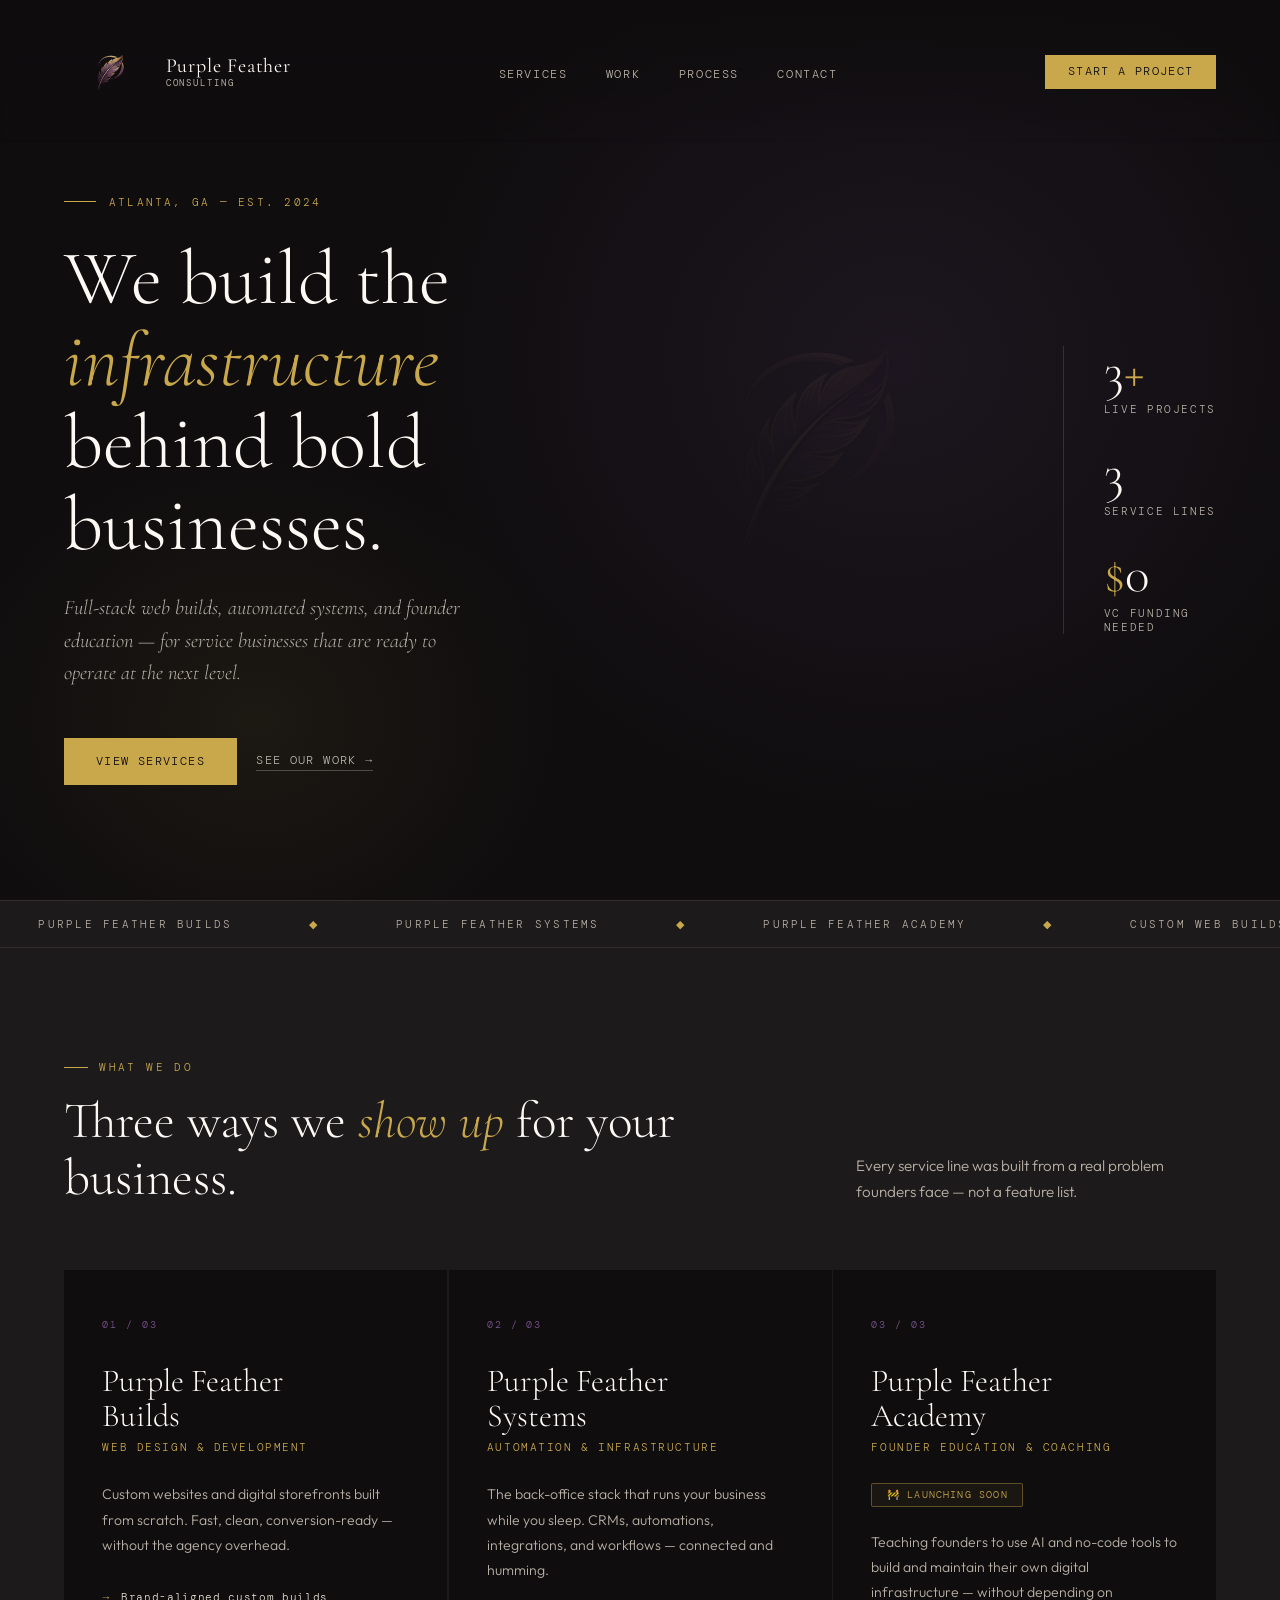
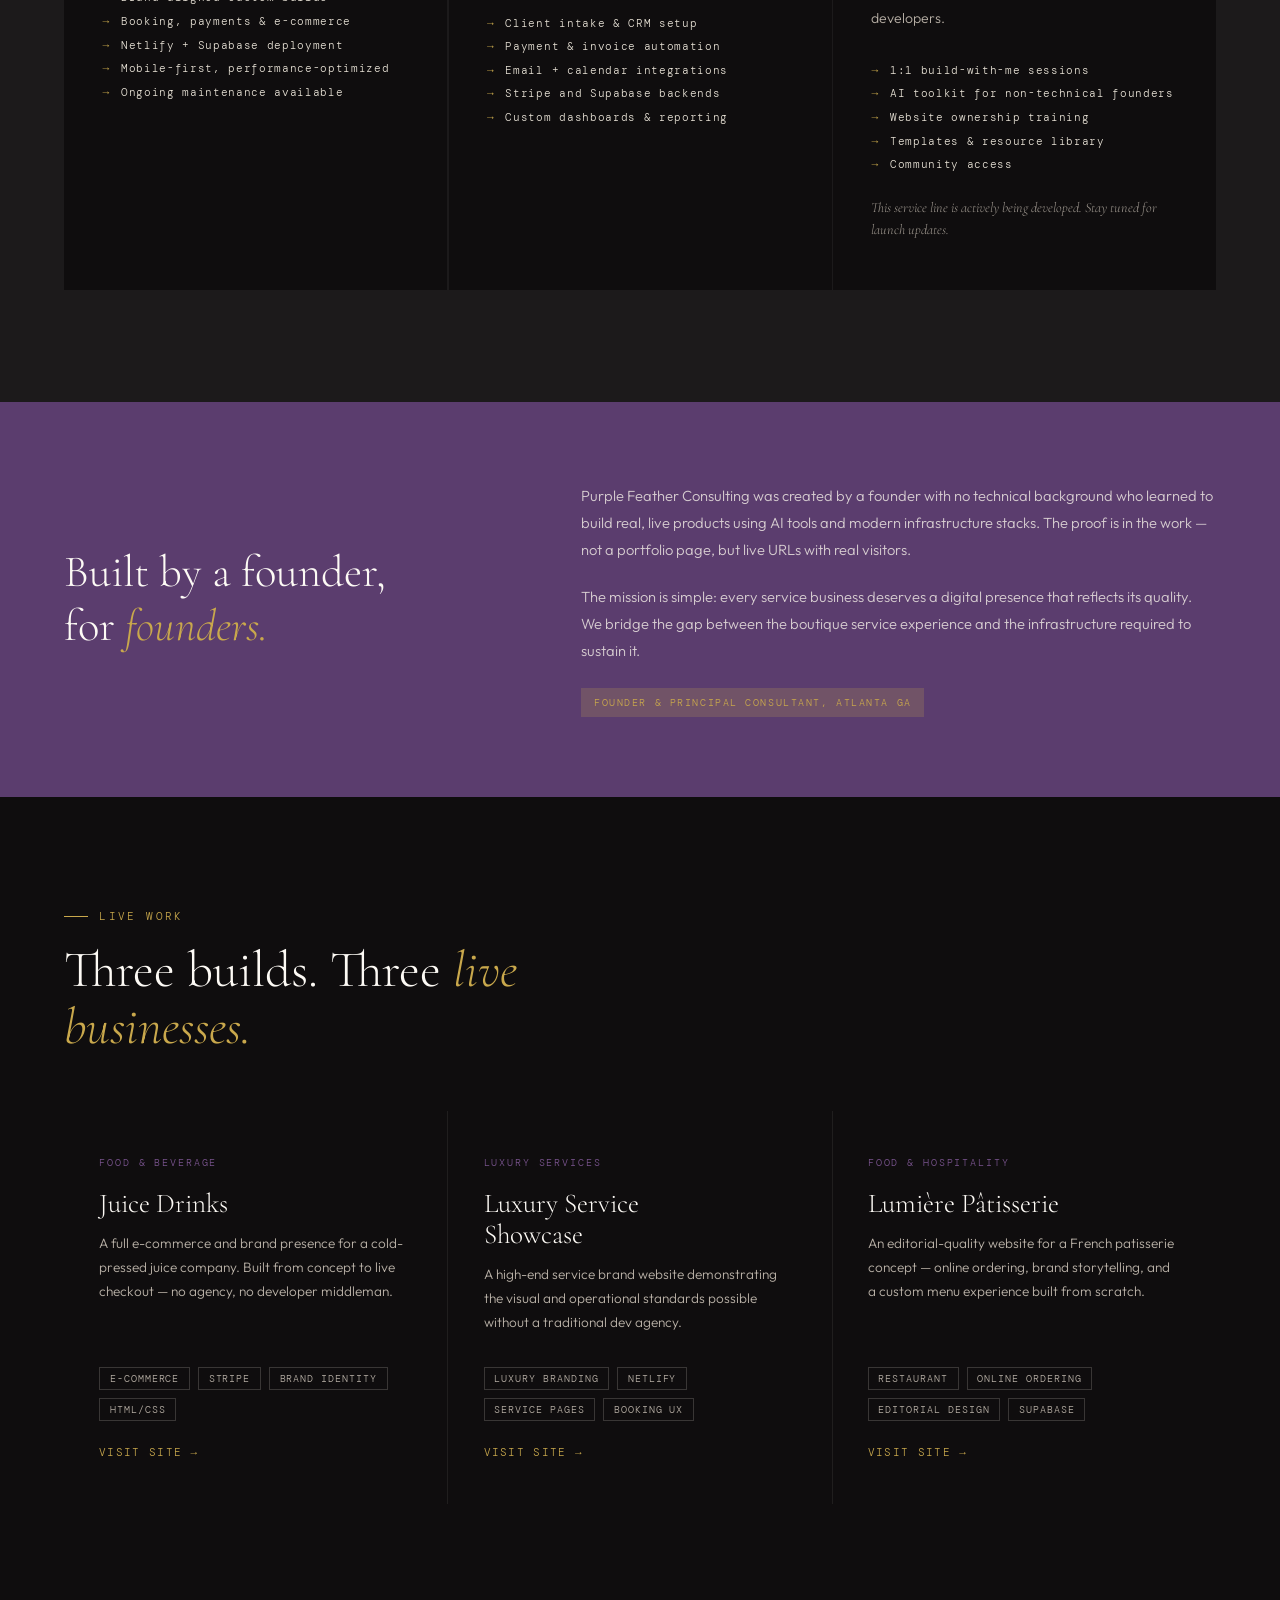
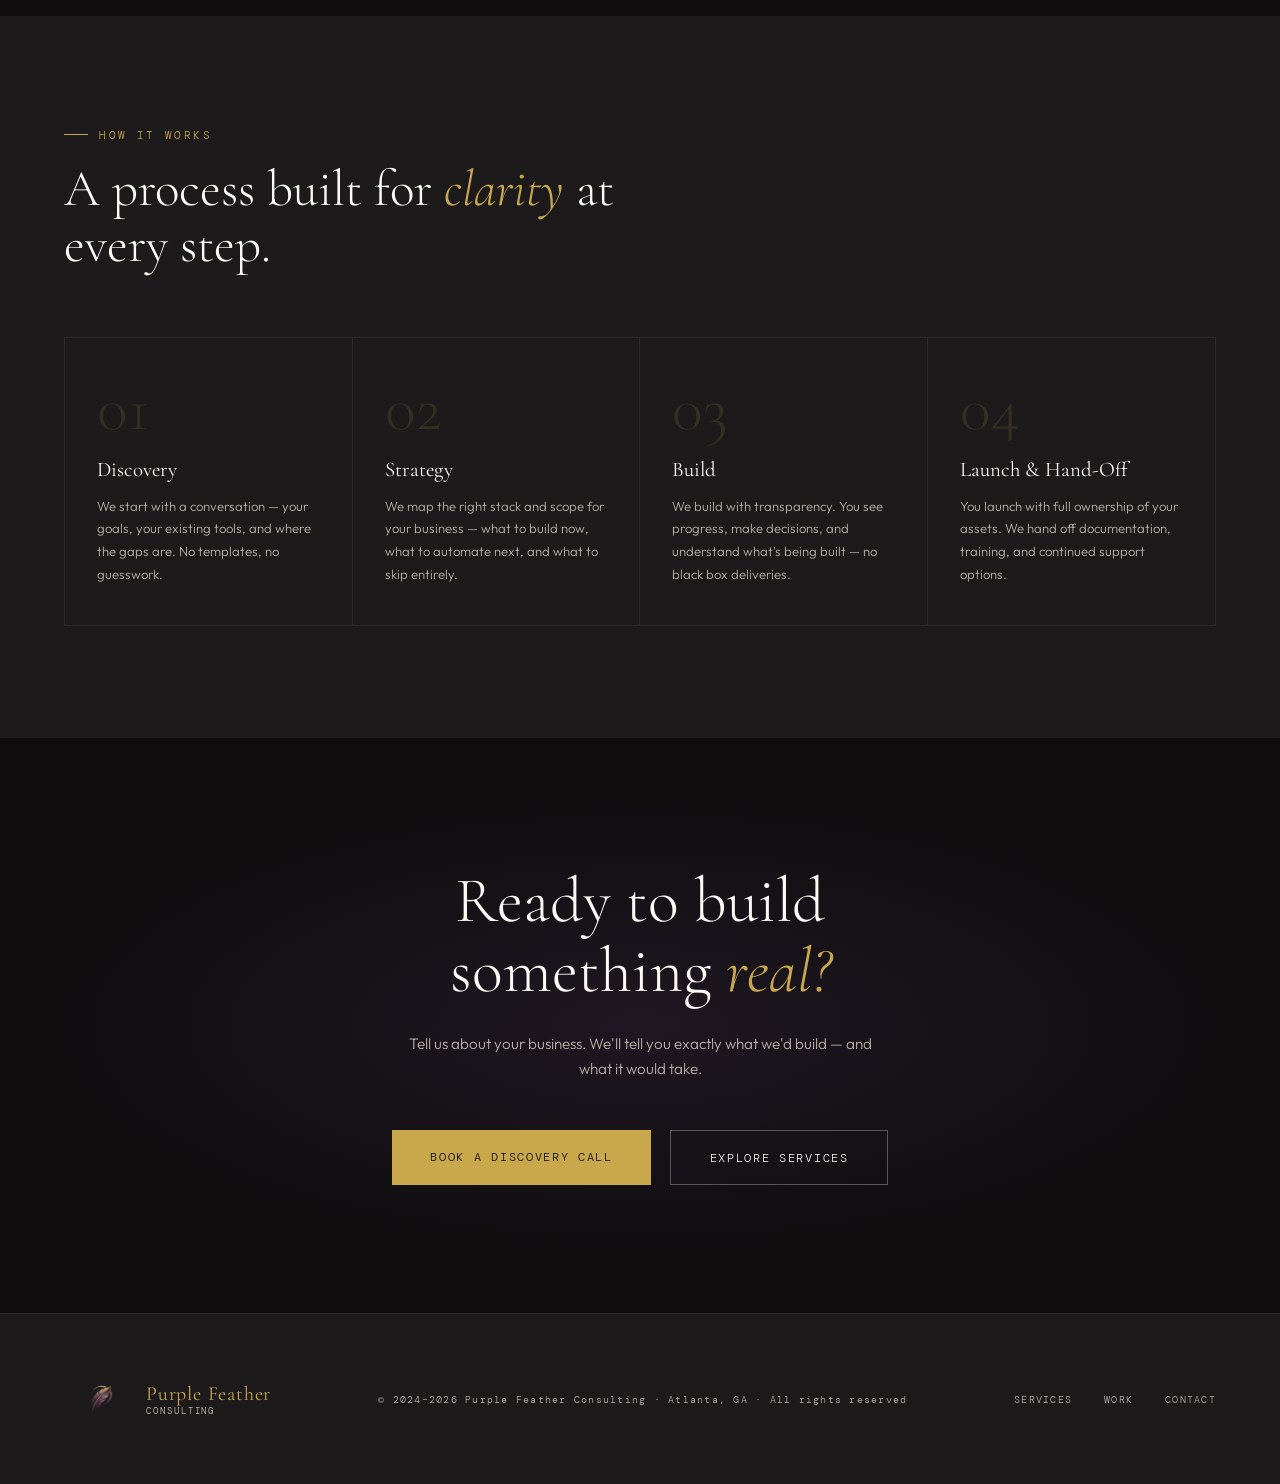
==== index.html @ f435269b "chore: update logo with transparent background, adjust sizes and center hero watermark" ====
<!DOCTYPE html>
<html lang="en">

<head>
  <meta charset="UTF-8" />
  <meta name="viewport" content="width=device-width, initial-scale=1.0" />
  <title>Purple Feather Consulting — We build the infrastructure behind bold businesses</title>
  <meta name="description"
    content="Full-stack web builds, automated systems, and founder education for service businesses ready to operate at the next level. Atlanta-based consulting." />
  <link
    href="https://fonts.googleapis.com/css2?family=Cormorant+Garamond:ital,wght@0,300;0,400;0,600;1,300;1,400&family=DM+Mono:wght@300;400;500&family=Outfit:wght@300;400;500;600&display=swap"
    rel="stylesheet" />
  <link rel="stylesheet" href="styles.css" />
</head>

<body>

  <!-- NAV -->
  <nav>
    <a class="nav-logo" href="#">
      <img src="feather-icon.png" alt="" />
      <span class="logo-text">Purple Feather<small>Consulting</small></span>
    </a>
    <ul class="nav-links">
      <li><a href="#services">Services</a></li>
      <li><a href="#work">Work</a></li>
      <li><a href="#process">Process</a></li>
      <li><a href="#contact">Contact</a></li>
    </ul>
    <a href="#contact" class="nav-cta">Start a Project</a>
    <button class="hamburger" aria-label="Toggle menu">
      <span></span>
      <span></span>
      <span></span>
    </button>
  </nav>

  <!-- MOBILE NAV -->
  <div class="mobile-nav">
    <a href="#services">Services</a>
    <a href="#work">Work</a>
    <a href="#process">Process</a>
    <a href="#contact">Contact</a>
    <a href="#contact" class="mobile-nav-cta">Start a Project</a>
  </div>

  <!-- HERO -->
  <section class="hero">
    <img class="hero-feather-bg" src="feather-icon.png" alt="" aria-hidden="true" />
    <div class="hero-left">
      <p class="hero-eyebrow fade-up">Atlanta, GA — Est. 2024</p>
      <h1 class="hero-headline fade-up delay-1">
        We build the<br><em>infrastructure</em><br>behind bold<br>businesses.
      </h1>
      <p class="hero-tagline fade-up delay-2">
        Full-stack web builds, automated systems, and founder education — for service businesses that are ready to
        operate at the next level.
      </p>
      <div class="hero-actions fade-up delay-3">
        <a href="#services" class="btn-primary">View Services</a>
        <a href="#work" class="btn-ghost">See Our Work →</a>
      </div>
    </div>
    <div class="hero-right fade-up delay-4">
      <div class="hero-stat-block">
        <div class="stat-item">
          <div class="stat-num">3<span>+</span></div>
          <div class="stat-label">Live Projects</div>
        </div>
        <div class="stat-item">
          <div class="stat-num">3</div>
          <div class="stat-label">Service Lines</div>
        </div>
        <div class="stat-item">
          <div class="stat-num"><span>$</span>0</div>
          <div class="stat-label">VC Funding<br>needed</div>
        </div>
      </div>
    </div>
  </section>

  <!-- MARQUEE -->
  <div class="marquee-wrap" aria-hidden="true">
    <div class="marquee-track">
      <span>Purple Feather Builds</span><span class="dot">◆</span>
      <span>Purple Feather Systems</span><span class="dot">◆</span>
      <span>Purple Feather Academy</span><span class="dot">◆</span>
      <span>Custom Web Builds</span><span class="dot">◆</span>
      <span>Automation &amp; Integrations</span><span class="dot">◆</span>
      <span>Founder Education</span><span class="dot">◆</span>
      <span>Atlanta-Based. Remote-Ready.</span><span class="dot">◆</span>
      <span>Purple Feather Builds</span><span class="dot">◆</span>
      <span>Purple Feather Systems</span><span class="dot">◆</span>
      <span>Purple Feather Academy</span><span class="dot">◆</span>
      <span>Custom Web Builds</span><span class="dot">◆</span>
      <span>Automation &amp; Integrations</span><span class="dot">◆</span>
      <span>Founder Education</span><span class="dot">◆</span>
      <span>Atlanta-Based. Remote-Ready.</span><span class="dot">◆</span>
    </div>
  </div>

  <!-- SERVICES -->
  <section class="services" id="services">
    <div class="services-header reveal">
      <div>
        <p class="section-label">What We Do</p>
        <h2 class="section-title">Three ways we <em>show up</em> for your business.</h2>
      </div>
      <p class="services-intro">Every service line was built from a real problem founders face — not a feature list.</p>
    </div>
    <div class="services-grid">
      <div class="service-card reveal reveal-delay-1">
        <p class="service-number">01 / 03</p>
        <h3 class="service-name">Purple Feather<br>Builds</h3>
        <p class="service-sub">Web Design &amp; Development</p>
        <p class="service-desc">Custom websites and digital storefronts built from scratch. Fast, clean,
          conversion-ready — without the agency overhead.</p>
        <ul class="service-items">
          <li>Brand-aligned custom builds</li>
          <li>Booking, payments &amp; e-commerce</li>
          <li>Netlify + Supabase deployment</li>
          <li>Mobile-first, performance-optimized</li>
          <li>Ongoing maintenance available</li>
        </ul>
      </div>
      <div class="service-card reveal reveal-delay-2">
        <p class="service-number">02 / 03</p>
        <h3 class="service-name">Purple Feather<br>Systems</h3>
        <p class="service-sub">Automation &amp; Infrastructure</p>
        <p class="service-desc">The back-office stack that runs your business while you sleep. CRMs, automations,
          integrations, and workflows — connected and humming.</p>
        <ul class="service-items">
          <li>Client intake &amp; CRM setup</li>
          <li>Payment &amp; invoice automation</li>
          <li>Email + calendar integrations</li>
          <li>Stripe and Supabase backends</li>
          <li>Custom dashboards &amp; reporting</li>
        </ul>
      </div>
      <div class="service-card reveal reveal-delay-3">
        <p class="service-number">03 / 03</p>
        <h3 class="service-name">Purple Feather<br>Academy</h3>
        <p class="service-sub">Founder Education &amp; Coaching</p>
        <span class="coming-soon-badge">🚧 Launching Soon</span>
        <p class="service-desc">Teaching founders to use AI and no-code tools to build and maintain their own digital
          infrastructure — without depending on developers.</p>
        <ul class="service-items">
          <li>1:1 build-with-me sessions</li>
          <li>AI toolkit for non-technical founders</li>
          <li>Website ownership training</li>
          <li>Templates &amp; resource library</li>
          <li>Community access</li>
        </ul>
        <p class="coming-soon-notice">This service line is actively being developed. Stay tuned for launch updates.</p>
      </div>
    </div>
  </section>

  <!-- ABOUT STRIP -->
  <div class="about-strip">
    <div class="reveal">
      <h2 class="about-heading">Built by a founder,<br>for <em>founders.</em></h2>
    </div>
    <div class="about-body reveal reveal-delay-1">
      <p>Purple Feather Consulting was created by a founder with no technical background who learned to build real, live
        products using AI tools and modern infrastructure stacks. The proof is in the work — not a portfolio page, but
        live URLs with real visitors.</p>
      <p>The mission is simple: every service business deserves a digital presence that reflects its quality. We bridge
        the gap between the boutique service experience and the infrastructure required to sustain it.</p>
      <span class="about-tag">Founder &amp; Principal Consultant, Atlanta GA</span>
    </div>
  </div>

  <!-- CASE STUDIES -->
  <section class="case-studies" id="work">
    <div class="case-studies-header reveal">
      <p class="section-label">Live Work</p>
      <h2 class="section-title">Three builds. Three <em>live businesses.</em></h2>
    </div>
    <div class="case-grid">
      <a class="case-card reveal reveal-delay-1" href="https://juicedrinks.biz" target="_blank" rel="noopener">
        <p class="case-industry">Food &amp; Beverage</p>
        <h3 class="case-title">Juice Drinks</h3>
        <p class="case-desc">A full e-commerce and brand presence for a cold-pressed juice company. Built from concept
          to live checkout — no agency, no developer middleman.</p>
        <div class="case-tags">
          <span class="tag">E-Commerce</span>
          <span class="tag">Stripe</span>
          <span class="tag">Brand Identity</span>
          <span class="tag">HTML/CSS</span>
        </div>
        <span class="case-link">Visit Site →</span>
      </a>
      <a class="case-card reveal reveal-delay-2" href="https://luxury-service-website.netlify.app" target="_blank"
        rel="noopener">
        <p class="case-industry">Luxury Services</p>
        <h3 class="case-title">Luxury Service<br>Showcase</h3>
        <p class="case-desc">A high-end service brand website demonstrating the visual and operational standards
          possible without a traditional dev agency.</p>
        <div class="case-tags">
          <span class="tag">Luxury Branding</span>
          <span class="tag">Netlify</span>
          <span class="tag">Service Pages</span>
          <span class="tag">Booking UX</span>
        </div>
        <span class="case-link">Visit Site →</span>
      </a>
      <a class="case-card reveal reveal-delay-3" href="https://sprightly-cobbler-c13e40.netlify.app" target="_blank"
        rel="noopener">
        <p class="case-industry">Food &amp; Hospitality</p>
        <h3 class="case-title">Lumière Pâtisserie</h3>
        <p class="case-desc">An editorial-quality website for a French patisserie concept — online ordering, brand
          storytelling, and a custom menu experience built from scratch.</p>
        <div class="case-tags">
          <span class="tag">Restaurant</span>
          <span class="tag">Online Ordering</span>
          <span class="tag">Editorial Design</span>
          <span class="tag">Supabase</span>
        </div>
        <span class="case-link">Visit Site →</span>
      </a>
    </div>
  </section>

  <!-- PROCESS -->
  <section class="process" id="process">
    <div class="reveal">
      <p class="section-label">How It Works</p>
      <h2 class="section-title">A process built for <em>clarity</em> at every step.</h2>
    </div>
    <div class="process-grid">
      <div class="process-step reveal reveal-delay-1">
        <div class="step-num">01</div>
        <h3 class="step-title">Discovery</h3>
        <p class="step-desc">We start with a conversation — your goals, your existing tools, and where the gaps are. No
          templates, no guesswork.</p>
      </div>
      <div class="process-step reveal reveal-delay-2">
        <div class="step-num">02</div>
        <h3 class="step-title">Strategy</h3>
        <p class="step-desc">We map the right stack and scope for your business — what to build now, what to automate
          next, and what to skip entirely.</p>
      </div>
      <div class="process-step reveal reveal-delay-1">
        <div class="step-num">03</div>
        <h3 class="step-title">Build</h3>
        <p class="step-desc">We build with transparency. You see progress, make decisions, and understand what's being
          built — no black box deliveries.</p>
      </div>
      <div class="process-step reveal reveal-delay-2">
        <div class="step-num">04</div>
        <h3 class="step-title">Launch &amp; Hand-Off</h3>
        <p class="step-desc">You launch with full ownership of your assets. We hand off documentation, training, and
          continued support options.</p>
      </div>
    </div>
  </section>

  <!-- CTA -->
  <section class="cta-section" id="contact">
    <div class="cta-float cta-float-1"></div>
    <div class="cta-float cta-float-2"></div>
    <div class="cta-float cta-float-3"></div>
    <h2 class="cta-title reveal">Ready to build<br>something <em>real?</em></h2>
    <p class="cta-sub reveal reveal-delay-1">Tell us about your business. We'll tell you exactly what we'd build — and
      what it would take.</p>
    <div class="cta-actions reveal reveal-delay-2">
      <a href="mailto:hello@purplefeatherconsulting.com" class="btn-large">Book a Discovery Call</a>
      <a href="#services" class="btn-large-ghost">Explore Services</a>
    </div>
  </section>

  <!-- FOOTER -->
  <footer>
    <div class="footer-brand">
      <img src="feather-icon.png" alt="" />
      <span class="logo-text">Purple Feather<small>Consulting</small></span>
    </div>
    <div class="footer-copy">© 2024–2026 Purple Feather Consulting · Atlanta, GA · All rights reserved</div>
    <div class="footer-links">
      <a href="#services">Services</a>
      <a href="#work">Work</a>
      <a href="#contact">Contact</a>
    </div>
  </footer>

  <script src="script.js"></script>

</body>

</html>
---- styles.css ----
*,
*::before,
*::after {
  box-sizing: border-box;
  margin: 0;
  padding: 0;
}

:root {
  --ink: #0f0d0e;
  --ink-soft: #1c1a1b;
  --ink-mid: #2e2b2c;
  --plum: #5b3d6e;
  --plum-light: #7a548f;
  --gold: #c9a84c;
  --cream: #f5f0e8;
  --cream-dim: #e8e2d6;
  --mist: #b8b0a6;
  --white: #fdfaf5;

  --font-display: 'Cormorant Garamond', serif;
  --font-body: 'Outfit', sans-serif;
  --font-mono: 'DM Mono', monospace;
}

html {
  scroll-behavior: smooth;
}

body {
  background: var(--ink);
  color: var(--cream);
  font-family: var(--font-body);
  font-weight: 300;
  overflow-x: hidden;
  cursor: default;
}

/* ── NAV ── */
nav {
  position: fixed;
  top: 0;
  left: 0;
  right: 0;
  z-index: 100;
  display: flex;
  align-items: center;
  justify-content: space-between;
  padding: 1.6rem 4rem;
  background: linear-gradient(to bottom, rgba(15, 13, 14, 0.95) 0%, transparent 100%);
  backdrop-filter: blur(2px);
  transition: padding 0.3s ease, background 0.3s ease;
}

nav.scrolled {
  padding: 1rem 4rem;
  background: rgba(15, 13, 14, 0.97);
  backdrop-filter: blur(12px);
}

.nav-logo {
  font-family: var(--font-display);
  font-size: 1.15rem;
  font-weight: 400;
  letter-spacing: 0.08em;
  color: var(--white);
  text-decoration: none;
  display: flex;
  align-items: center;
  gap: 0.6rem;
}

.nav-logo img {
  height: 92px;
  width: auto;
  object-fit: contain;
}

.logo-text {
  font-family: var(--font-display);
  font-size: 1.25rem;
  font-weight: 400;
  color: var(--white);
  letter-spacing: 0.04em;
  display: flex;
  flex-direction: column;
  line-height: 1.2;
}

.logo-text small {
  font-family: var(--font-mono);
  font-size: 0.55rem;
  font-weight: 400;
  letter-spacing: 0.22em;
  text-transform: uppercase;
  color: var(--mist);
}

.nav-links {
  display: flex;
  gap: 2.4rem;
  list-style: none;
}

.nav-links a {
  font-family: var(--font-mono);
  font-size: 0.72rem;
  letter-spacing: 0.14em;
  text-transform: uppercase;
  color: var(--mist);
  text-decoration: none;
  transition: color 0.2s;
  position: relative;
}

.nav-links a::after {
  content: '';
  position: absolute;
  bottom: -4px;
  left: 0;
  right: 0;
  height: 1px;
  background: var(--gold);
  transform: scaleX(0);
  transition: transform 0.3s ease;
}

.nav-links a:hover {
  color: var(--gold);
}

.nav-links a:hover::after {
  transform: scaleX(1);
}

.nav-cta {
  font-family: var(--font-mono);
  font-size: 0.72rem;
  letter-spacing: 0.12em;
  text-transform: uppercase;
  color: var(--ink);
  background: var(--gold);
  padding: 0.6rem 1.4rem;
  text-decoration: none;
  transition: background 0.2s, transform 0.15s;
}

.nav-cta:hover {
  background: var(--cream);
  transform: translateY(-1px);
}

/* ── HAMBURGER ── */
.hamburger {
  display: none;
  flex-direction: column;
  gap: 5px;
  background: none;
  border: none;
  cursor: pointer;
  padding: 4px;
  z-index: 200;
}

.hamburger span {
  display: block;
  width: 24px;
  height: 2px;
  background: var(--cream);
  transition: transform 0.3s ease, opacity 0.3s ease;
}

.hamburger.active span:nth-child(1) {
  transform: rotate(45deg) translate(5px, 5px);
}

.hamburger.active span:nth-child(2) {
  opacity: 0;
}

.hamburger.active span:nth-child(3) {
  transform: rotate(-45deg) translate(5px, -5px);
}

/* ── MOBILE NAV OVERLAY ── */
.mobile-nav {
  display: none;
  position: fixed;
  top: 0;
  left: 0;
  right: 0;
  bottom: 0;
  z-index: 150;
  background: rgba(15, 13, 14, 0.97);
  backdrop-filter: blur(20px);
  flex-direction: column;
  align-items: center;
  justify-content: center;
  gap: 2.5rem;
  opacity: 0;
  transition: opacity 0.35s ease;
}

.mobile-nav.open {
  display: flex;
  opacity: 1;
}

.mobile-nav a {
  font-family: var(--font-display);
  font-size: 2rem;
  font-weight: 300;
  color: var(--cream);
  text-decoration: none;
  letter-spacing: 0.05em;
  transition: color 0.2s;
}

.mobile-nav a:hover {
  color: var(--gold);
}

.mobile-nav .mobile-nav-cta {
  font-family: var(--font-mono);
  font-size: 0.8rem;
  letter-spacing: 0.14em;
  text-transform: uppercase;
  color: var(--ink);
  background: var(--gold);
  padding: 1rem 2.4rem;
  text-decoration: none;
  margin-top: 1rem;
  transition: background 0.2s;
}

.mobile-nav .mobile-nav-cta:hover {
  background: var(--cream);
}

/* ── HERO ── */
.hero {
  min-height: 100vh;
  display: grid;
  grid-template-columns: 1fr 1fr;
  align-items: center;
  padding: 11rem 4rem 6rem;
  position: relative;
  overflow: hidden;
}

.hero::before {
  content: '';
  position: absolute;
  top: 0;
  left: 0;
  right: 0;
  bottom: 0;
  background:
    radial-gradient(ellipse 60% 80% at 70% 40%, rgba(91, 61, 110, 0.18) 0%, transparent 65%),
    radial-gradient(ellipse 40% 50% at 20% 80%, rgba(201, 168, 76, 0.07) 0%, transparent 60%);
  pointer-events: none;
}

.hero-left {
  position: relative;
}

.hero-eyebrow {
  font-family: var(--font-mono);
  font-size: 0.7rem;
  letter-spacing: 0.2em;
  text-transform: uppercase;
  color: var(--gold);
  margin-bottom: 1.8rem;
  display: flex;
  align-items: center;
  gap: 0.8rem;
}

.hero-eyebrow::before {
  content: '';
  display: inline-block;
  width: 32px;
  height: 1px;
  background: var(--gold);
}

.hero-headline {
  font-family: var(--font-display);
  font-size: clamp(3.2rem, 6vw, 5.5rem);
  font-weight: 300;
  line-height: 1.07;
  color: var(--white);
  margin-bottom: 0.4rem;
}

.hero-headline em {
  font-style: italic;
  color: var(--gold);
}

.hero-tagline {
  font-family: var(--font-display);
  font-size: clamp(1rem, 1.6vw, 1.3rem);
  font-weight: 300;
  font-style: italic;
  color: var(--mist);
  margin-top: 1.6rem;
  margin-bottom: 3rem;
  max-width: 420px;
  line-height: 1.6;
}

.hero-actions {
  display: flex;
  gap: 1.2rem;
  align-items: center;
  flex-wrap: wrap;
}

.btn-primary {
  font-family: var(--font-mono);
  font-size: 0.72rem;
  letter-spacing: 0.12em;
  text-transform: uppercase;
  color: var(--ink);
  background: var(--gold);
  padding: 1rem 2rem;
  text-decoration: none;
  transition: background 0.2s, transform 0.15s;
  display: inline-block;
}

.btn-primary:hover {
  background: var(--cream);
  transform: translateY(-1px);
}

.btn-ghost {
  font-family: var(--font-mono);
  font-size: 0.72rem;
  letter-spacing: 0.12em;
  text-transform: uppercase;
  color: var(--mist);
  text-decoration: none;
  border-bottom: 1px solid rgba(184, 176, 166, 0.35);
  padding-bottom: 2px;
  transition: color 0.2s, border-color 0.2s;
}

.btn-ghost:hover {
  color: var(--cream);
  border-color: var(--cream);
}

.hero-right {
  display: flex;
  justify-content: flex-end;
  align-items: center;
  position: relative;
}

.hero-stat-block {
  display: flex;
  flex-direction: column;
  gap: 2rem;
  border-left: 1px solid rgba(201, 168, 76, 0.2);
  padding-left: 2.5rem;
}

.stat-item {}

.stat-num {
  font-family: var(--font-display);
  font-size: 3.2rem;
  font-weight: 300;
  color: var(--white);
  line-height: 1;
}

.stat-num span {
  color: var(--gold);
}

.stat-label {
  font-family: var(--font-mono);
  font-size: 0.68rem;
  letter-spacing: 0.15em;
  text-transform: uppercase;
  color: var(--mist);
  margin-top: 0.3rem;
}

.hero-feather-bg {
  position: absolute;
  top: 50%;
  right: 15%;
  transform: translateY(-50%);
  width: 550px;
  opacity: 0.05;
  pointer-events: none;
  user-select: none;
}

/* ── MARQUEE ── */
.marquee-wrap {
  overflow: hidden;
  border-top: 1px solid rgba(184, 176, 166, 0.12);
  border-bottom: 1px solid rgba(184, 176, 166, 0.12);
  padding: 1rem 0;
  background: var(--ink-soft);
}

.marquee-track {
  display: flex;
  white-space: nowrap;
  animation: marquee 28s linear infinite;
}

.marquee-track span {
  font-family: var(--font-mono);
  font-size: 0.7rem;
  letter-spacing: 0.2em;
  text-transform: uppercase;
  color: var(--mist);
  padding: 0 2.4rem;
}

.marquee-track span.dot {
  color: var(--gold);
}

@keyframes marquee {
  from {
    transform: translateX(0);
  }

  to {
    transform: translateX(-50%);
  }
}

/* ── SECTION COMMONS ── */
section {
  padding: 7rem 4rem;
}

.section-label {
  font-family: var(--font-mono);
  font-size: 0.68rem;
  letter-spacing: 0.22em;
  text-transform: uppercase;
  color: var(--gold);
  margin-bottom: 1.2rem;
  display: flex;
  align-items: center;
  gap: 0.7rem;
}

.section-label::before {
  content: '';
  display: inline-block;
  width: 24px;
  height: 1px;
  background: var(--gold);
}

.section-title {
  font-family: var(--font-display);
  font-size: clamp(2.4rem, 4vw, 3.8rem);
  font-weight: 300;
  color: var(--white);
  line-height: 1.1;
  max-width: 640px;
}

.section-title em {
  font-style: italic;
  color: var(--gold);
}

/* ── SERVICES ── */
.services {
  background: var(--ink-soft);
}

.services-header {
  display: flex;
  justify-content: space-between;
  align-items: flex-end;
  margin-bottom: 4rem;
  flex-wrap: wrap;
  gap: 1.5rem;
}

.services-intro {
  font-size: 0.95rem;
  color: var(--mist);
  max-width: 360px;
  line-height: 1.75;
}

.services-grid {
  display: grid;
  grid-template-columns: repeat(3, 1fr);
  gap: 1.5px;
}

.service-card {
  background: var(--ink);
  padding: 3rem 2.4rem;
  position: relative;
  overflow: hidden;
  transition: background 0.3s, box-shadow 0.4s;
  cursor: pointer;
}

.service-card::after {
  content: '';
  position: absolute;
  bottom: 0;
  left: 0;
  right: 0;
  height: 2px;
  background: var(--gold);
  transform: scaleX(0);
  transform-origin: left;
  transition: transform 0.35s ease;
}

.service-card:hover::after {
  transform: scaleX(1);
}

.service-card:hover {
  background: var(--ink-mid);
  box-shadow: 0 0 40px rgba(201, 168, 76, 0.06), inset 0 0 60px rgba(91, 61, 110, 0.04);
}

.service-number {
  font-family: var(--font-mono);
  font-size: 0.65rem;
  letter-spacing: 0.18em;
  color: var(--plum-light);
  margin-bottom: 2rem;
}

.service-name {
  font-family: var(--font-display);
  font-size: 2rem;
  font-weight: 300;
  color: var(--white);
  line-height: 1.1;
  margin-bottom: 0.4rem;
}

.service-sub {
  font-family: var(--font-mono);
  font-size: 0.7rem;
  letter-spacing: 0.14em;
  text-transform: uppercase;
  color: var(--gold);
  margin-bottom: 1.8rem;
}

.service-desc {
  font-size: 0.88rem;
  color: var(--mist);
  line-height: 1.8;
  margin-bottom: 2rem;
}

.service-items {
  list-style: none;
  display: flex;
  flex-direction: column;
  gap: 0.6rem;
}

.service-items li {
  font-family: var(--font-mono);
  font-size: 0.7rem;
  letter-spacing: 0.06em;
  color: var(--cream-dim);
  display: flex;
  align-items: flex-start;
  gap: 0.7rem;
}

.service-items li::before {
  content: '→';
  color: var(--gold);
  flex-shrink: 0;
}

/* ── COMING SOON BADGE ── */
.coming-soon-badge {
  display: inline-block;
  font-family: var(--font-mono);
  font-size: 0.62rem;
  letter-spacing: 0.12em;
  text-transform: uppercase;
  color: var(--gold);
  border: 1px solid rgba(201, 168, 76, 0.4);
  padding: 0.3rem 0.9rem;
  margin-bottom: 1.4rem;
  border-radius: 2px;
  background: rgba(201, 168, 76, 0.06);
}

.coming-soon-notice {
  font-family: var(--font-display);
  font-size: 0.88rem;
  font-style: italic;
  color: var(--mist);
  margin-top: 1.6rem;
  line-height: 1.6;
  opacity: 0.85;
}

/* ── ABOUT STRIP ── */
.about-strip {
  background: var(--plum);
  padding: 5rem 4rem;
  display: grid;
  grid-template-columns: 1fr 1.4fr;
  gap: 4rem;
  align-items: center;
}

.about-heading {
  font-family: var(--font-display);
  font-size: clamp(2rem, 3.5vw, 3rem);
  font-weight: 300;
  color: var(--white);
  line-height: 1.2;
}

.about-heading em {
  font-style: italic;
  color: var(--gold);
}

.about-body {
  font-size: 0.92rem;
  color: rgba(245, 240, 232, 0.8);
  line-height: 1.85;
}

.about-body p+p {
  margin-top: 1.2rem;
}

.about-tag {
  display: inline-block;
  font-family: var(--font-mono);
  font-size: 0.65rem;
  letter-spacing: 0.15em;
  text-transform: uppercase;
  background: rgba(201, 168, 76, 0.2);
  color: var(--gold);
  padding: 0.3rem 0.8rem;
  margin-top: 1.5rem;
}

/* ── CASE STUDIES ── */
.case-studies {
  background: var(--ink);
}

.case-studies-header {
  margin-bottom: 3.5rem;
}

.case-grid {
  display: grid;
  grid-template-columns: repeat(3, 1fr);
  gap: 1px;
  background: rgba(184, 176, 166, 0.1);
}

.case-card {
  background: var(--ink);
  padding: 2.8rem 2.2rem;
  display: flex;
  flex-direction: column;
  transition: background 0.25s;
  text-decoration: none;
}

.case-card:hover {
  background: var(--ink-soft);
}

.case-industry {
  font-family: var(--font-mono);
  font-size: 0.65rem;
  letter-spacing: 0.18em;
  text-transform: uppercase;
  color: var(--plum-light);
  margin-bottom: 1.2rem;
}

.case-title {
  font-family: var(--font-display);
  font-size: 1.7rem;
  font-weight: 300;
  color: var(--white);
  margin-bottom: 0.8rem;
  line-height: 1.15;
}

.case-desc {
  font-size: 0.85rem;
  color: var(--mist);
  line-height: 1.75;
  flex-grow: 1;
  margin-bottom: 2rem;
}

.case-tags {
  display: flex;
  flex-wrap: wrap;
  gap: 0.5rem;
  margin-bottom: 1.5rem;
}

.tag {
  font-family: var(--font-mono);
  font-size: 0.6rem;
  letter-spacing: 0.1em;
  text-transform: uppercase;
  color: var(--mist);
  border: 1px solid rgba(184, 176, 166, 0.25);
  padding: 0.25rem 0.6rem;
  transition: border-color 0.2s, color 0.2s;
}

.case-card:hover .tag {
  border-color: rgba(201, 168, 76, 0.3);
  color: var(--cream-dim);
}

.case-link {
  font-family: var(--font-mono);
  font-size: 0.68rem;
  letter-spacing: 0.12em;
  text-transform: uppercase;
  color: var(--gold);
  display: flex;
  align-items: center;
  gap: 0.5rem;
  transition: gap 0.2s;
}

.case-card:hover .case-link {
  gap: 0.9rem;
}

/* ── PROCESS ── */
.process {
  background: var(--ink-soft);
}

.process-grid {
  display: grid;
  grid-template-columns: repeat(4, 1fr);
  gap: 0;
  margin-top: 4rem;
  border: 1px solid rgba(184, 176, 166, 0.1);
}

.process-step {
  padding: 2.4rem 2rem;
  border-right: 1px solid rgba(184, 176, 166, 0.1);
  position: relative;
  transition: background 0.3s;
}

.process-step:last-child {
  border-right: none;
}

.process-step:hover {
  background: rgba(201, 168, 76, 0.03);
}

.step-num {
  font-family: var(--font-display);
  font-size: 4rem;
  font-weight: 300;
  color: rgba(201, 168, 76, 0.15);
  line-height: 1;
  margin-bottom: 1rem;
  transition: color 0.3s;
}

.process-step:hover .step-num {
  color: rgba(201, 168, 76, 0.3);
}

.step-title {
  font-family: var(--font-display);
  font-size: 1.3rem;
  font-weight: 400;
  color: var(--white);
  margin-bottom: 0.8rem;
}

.step-desc {
  font-size: 0.82rem;
  color: var(--mist);
  line-height: 1.75;
}

/* ── CTA ── */
.cta-section {
  background: var(--ink);
  padding: 8rem 4rem;
  text-align: center;
  position: relative;
  overflow: hidden;
}

.cta-section::before {
  content: '';
  position: absolute;
  top: 0;
  left: 0;
  right: 0;
  bottom: 0;
  background: radial-gradient(ellipse 70% 60% at 50% 50%, rgba(91, 61, 110, 0.2) 0%, transparent 70%);
  pointer-events: none;
}

/* Floating accent elements */
.cta-float {
  position: absolute;
  border-radius: 50%;
  pointer-events: none;
  opacity: 0;
  animation: ctaFloat 8s ease-in-out infinite;
}

.cta-float-1 {
  width: 200px;
  height: 200px;
  top: 15%;
  left: 8%;
  background: radial-gradient(circle, rgba(201, 168, 76, 0.08) 0%, transparent 70%);
  animation-delay: 0s;
}

.cta-float-2 {
  width: 150px;
  height: 150px;
  bottom: 20%;
  right: 10%;
  background: radial-gradient(circle, rgba(91, 61, 110, 0.12) 0%, transparent 70%);
  animation-delay: 2.5s;
}

.cta-float-3 {
  width: 100px;
  height: 100px;
  top: 30%;
  right: 20%;
  background: radial-gradient(circle, rgba(201, 168, 76, 0.06) 0%, transparent 70%);
  animation-delay: 5s;
}

@keyframes ctaFloat {

  0%,
  100% {
    opacity: 0;
    transform: translateY(20px) scale(0.9);
  }

  50% {
    opacity: 1;
    transform: translateY(-20px) scale(1.1);
  }
}

.cta-title {
  font-family: var(--font-display);
  font-size: clamp(2.8rem, 5vw, 4.8rem);
  font-weight: 300;
  color: var(--white);
  line-height: 1.1;
  margin-bottom: 1.5rem;
  position: relative;
}

.cta-title em {
  font-style: italic;
  color: var(--gold);
}

.cta-sub {
  font-size: 0.95rem;
  color: var(--mist);
  line-height: 1.7;
  max-width: 480px;
  margin: 0 auto 3rem;
  position: relative;
}

.cta-actions {
  display: flex;
  gap: 1.2rem;
  justify-content: center;
  flex-wrap: wrap;
  position: relative;
}

.btn-large {
  font-family: var(--font-mono);
  font-size: 0.75rem;
  letter-spacing: 0.14em;
  text-transform: uppercase;
  color: var(--ink);
  background: var(--gold);
  padding: 1.15rem 2.4rem;
  text-decoration: none;
  transition: background 0.2s, transform 0.15s, box-shadow 0.3s;
}

.btn-large:hover {
  background: var(--cream);
  transform: translateY(-2px);
  box-shadow: 0 8px 30px rgba(201, 168, 76, 0.15);
}

.btn-large-ghost {
  font-family: var(--font-mono);
  font-size: 0.75rem;
  letter-spacing: 0.14em;
  text-transform: uppercase;
  color: var(--cream);
  background: transparent;
  border: 1px solid rgba(245, 240, 232, 0.3);
  padding: 1.15rem 2.4rem;
  text-decoration: none;
  transition: border-color 0.2s, background 0.2s, color 0.2s;
}

.btn-large-ghost:hover {
  border-color: var(--gold);
  color: var(--gold);
}

/* ── FOOTER ── */
footer {
  background: var(--ink-soft);
  border-top: 1px solid rgba(184, 176, 166, 0.1);
  padding: 3rem 4rem;
  display: flex;
  justify-content: space-between;
  align-items: center;
  flex-wrap: wrap;
  gap: 1.5rem;
}

.footer-brand {
  font-family: var(--font-display);
  font-size: 1rem;
  color: var(--cream-dim);
  letter-spacing: 0.06em;
  display: flex;
  align-items: center;
  gap: 0.5rem;
}

.footer-brand span {
  color: var(--gold);
}

.footer-brand img {
  height: 74px;
  width: auto;
  object-fit: contain;
}

.footer-copy {
  font-family: var(--font-mono);
  font-size: 0.65rem;
  letter-spacing: 0.12em;
  color: var(--mist);
  text-align: center;
}

.footer-links {
  display: flex;
  gap: 2rem;
}

.footer-links a {
  font-family: var(--font-mono);
  font-size: 0.65rem;
  letter-spacing: 0.12em;
  text-transform: uppercase;
  color: var(--mist);
  text-decoration: none;
  transition: color 0.2s;
}

.footer-links a:hover {
  color: var(--gold);
}

/* ── SCROLL REVEAL ANIMATIONS ── */
.reveal {
  opacity: 0;
  transform: translateY(32px);
  transition: opacity 0.7s ease, transform 0.7s ease;
}

.reveal.visible {
  opacity: 1;
  transform: translateY(0);
}

.reveal-delay-1 {
  transition-delay: 0.1s;
}

.reveal-delay-2 {
  transition-delay: 0.22s;
}

.reveal-delay-3 {
  transition-delay: 0.36s;
}

/* Hero-only load animations (these fire immediately) */
.fade-up {
  opacity: 0;
  transform: translateY(28px);
  animation: fadeUp 0.7s ease forwards;
}

@keyframes fadeUp {
  to {
    opacity: 1;
    transform: translateY(0);
  }
}

.delay-1 {
  animation-delay: 0.1s;
}

.delay-2 {
  animation-delay: 0.22s;
}

.delay-3 {
  animation-delay: 0.36s;
}

.delay-4 {
  animation-delay: 0.5s;
}

.delay-5 {
  animation-delay: 0.65s;
}

/* ── RESPONSIVE ── */
@media (max-width: 1024px) {
  nav {
    padding: 1.4rem 2rem;
  }

  nav.scrolled {
    padding: 1rem 2rem;
  }

  .nav-links {
    display: none;
  }

  .nav-cta {
    display: none;
  }

  .hamburger {
    display: flex;
  }

  .hero {
    grid-template-columns: 1fr;
    padding: 9rem 2rem 5rem;
    gap: 3rem;
  }

  .hero-right {
    justify-content: flex-start;
  }

  .hero-stat-block {
    flex-direction: row;
    border-left: none;
    padding-left: 0;
    border-top: 1px solid rgba(201, 168, 76, 0.2);
    padding-top: 1.5rem;
  }

  .hero-feather-bg {
    display: none;
  }

  section {
    padding: 5rem 2rem;
  }

  .services-grid,
  .case-grid {
    grid-template-columns: 1fr;
  }

  .process-grid {
    grid-template-columns: repeat(2, 1fr);
  }

  .process-step:nth-child(2) {
    border-right: none;
  }

  .about-strip {
    grid-template-columns: 1fr;
    padding: 4rem 2rem;
    gap: 2rem;
  }

  .services-header {
    flex-direction: column;
    align-items: flex-start;
  }

  footer {
    padding: 2rem;
    flex-direction: column;
    align-items: flex-start;
  }
}

@media (max-width: 640px) {
  .process-grid {
    grid-template-columns: 1fr;
  }

  .process-step {
    border-right: none;
    border-bottom: 1px solid rgba(184, 176, 166, 0.1);
  }

  .process-step:last-child {
    border-bottom: none;
  }

  .hero-headline {
    font-size: clamp(2.4rem, 8vw, 3.2rem);
  }

  .hero-stat-block {
    flex-direction: column;
  }

  .cta-title {
    font-size: clamp(2rem, 7vw, 2.8rem);
  }
}
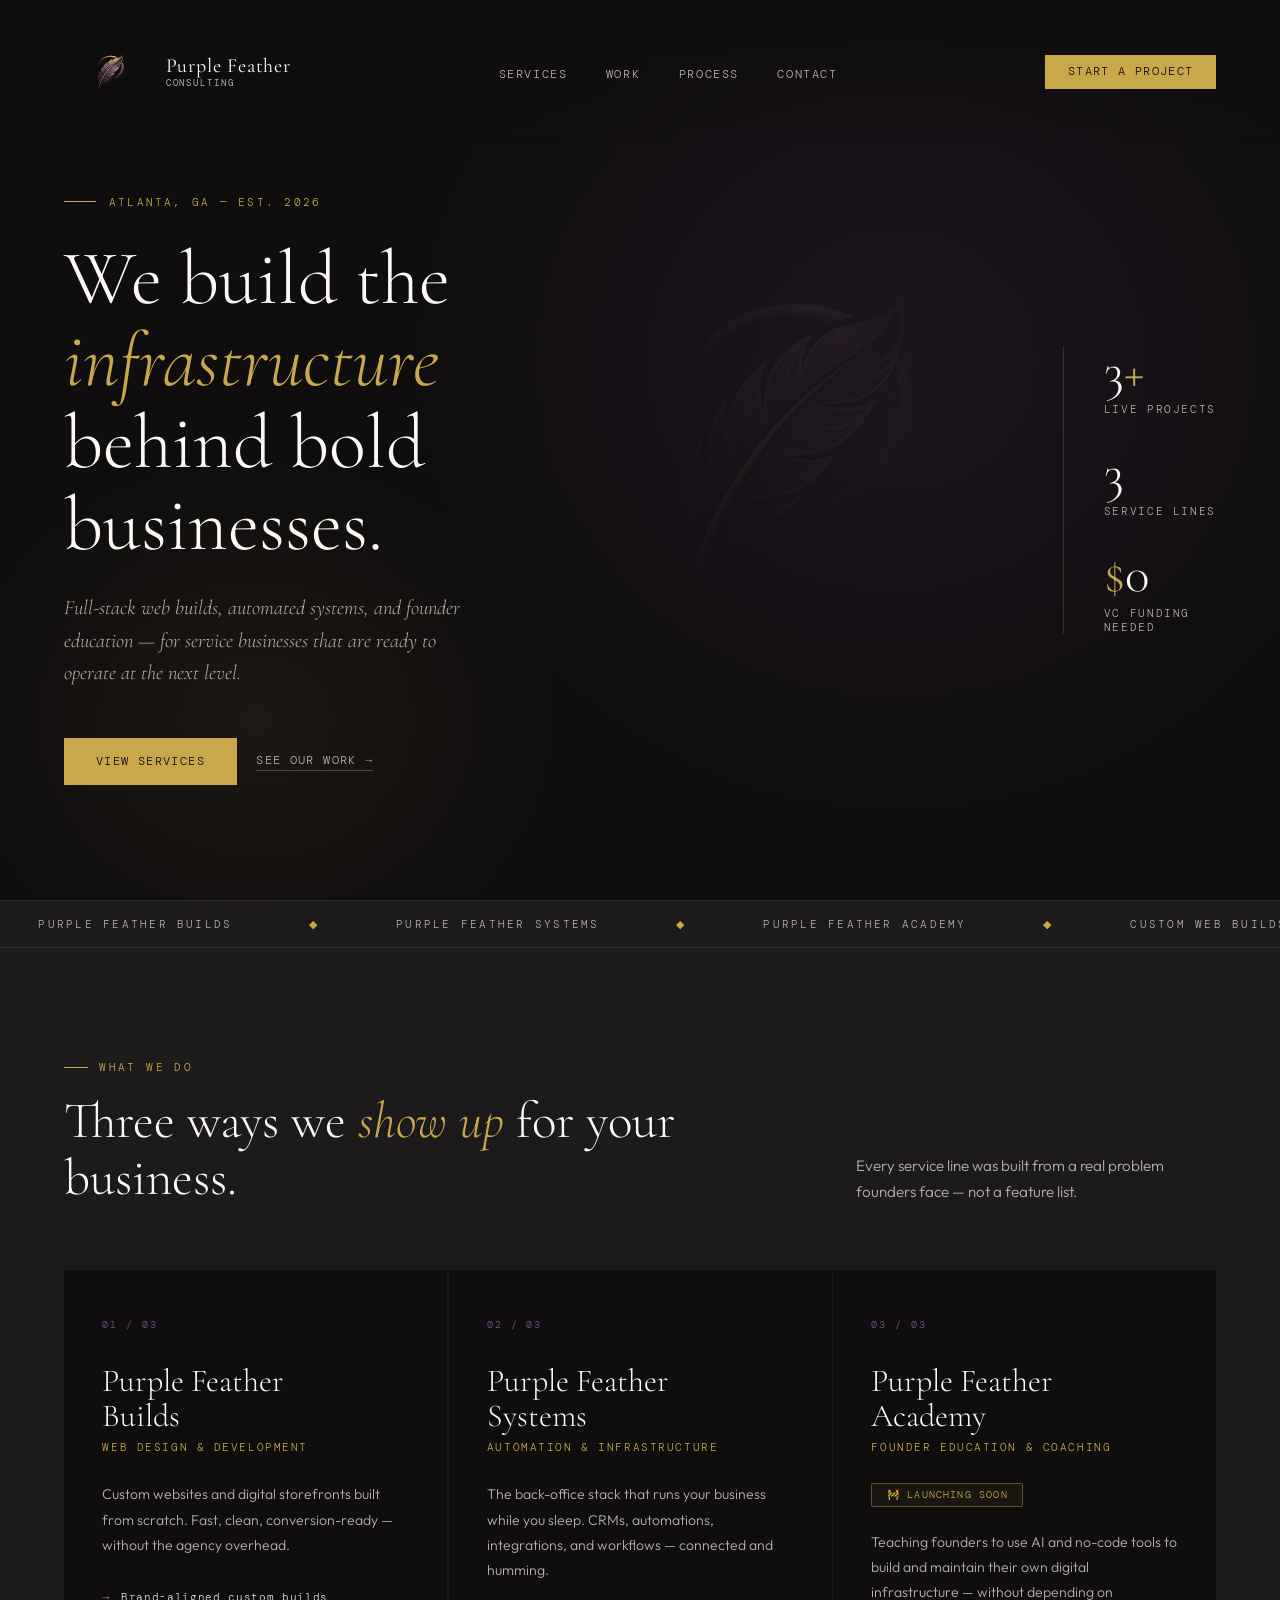
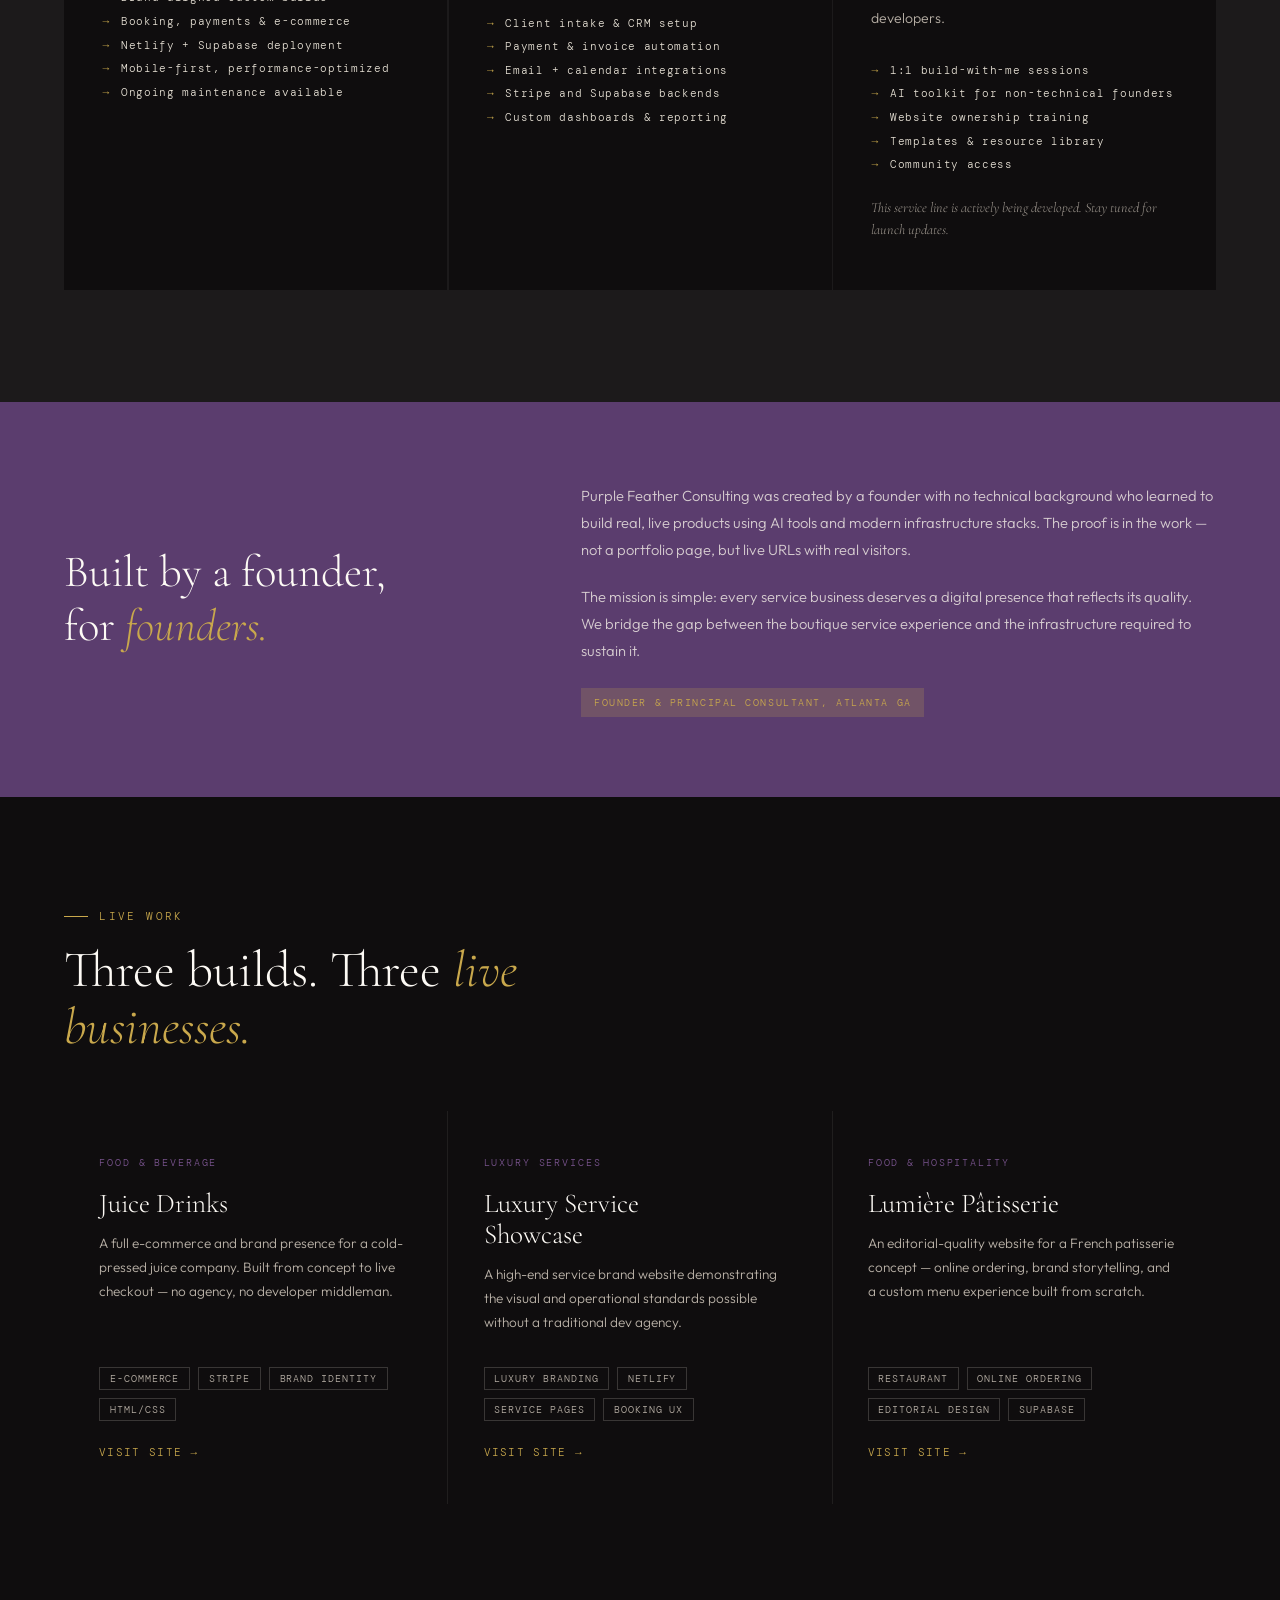
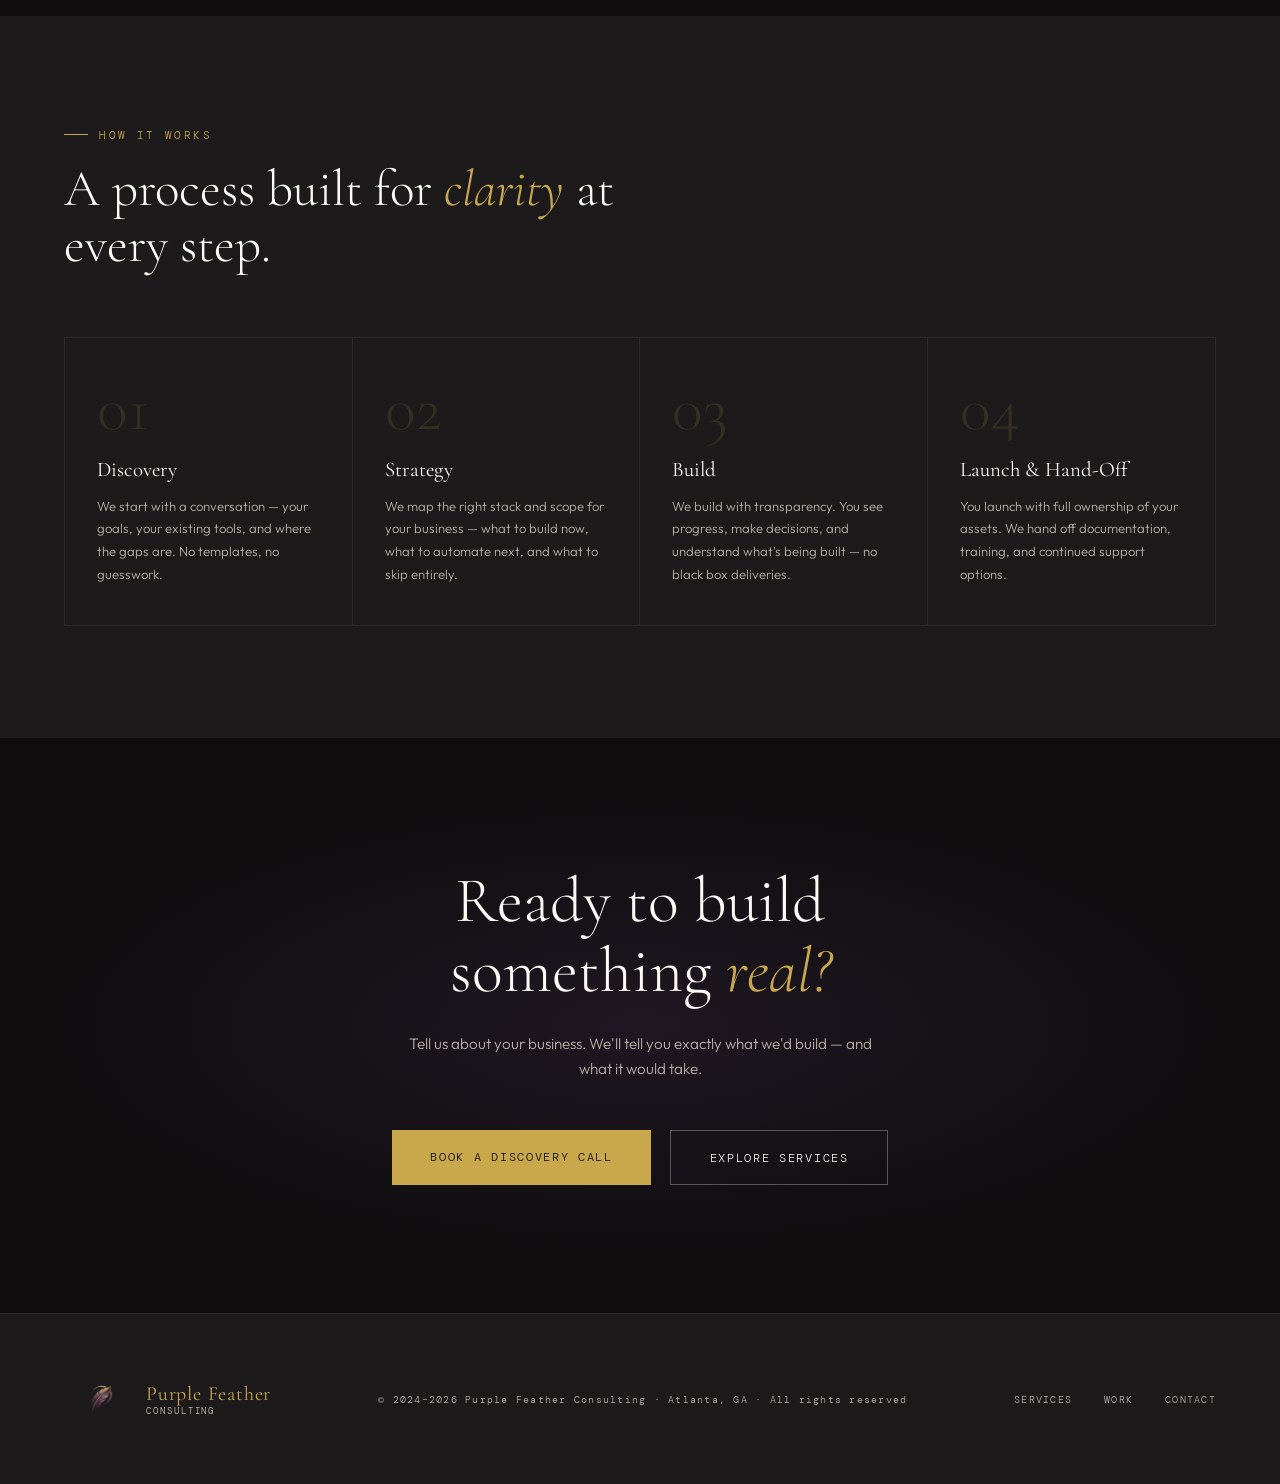
==== commit 24a2e99a: "content: update est. 2024 to est. 2026" ====
--- a/index.html
+++ b/index.html
@@ -48,7 +48,7 @@
   <section class="hero">
     <img class="hero-feather-bg" src="feather-icon.png" alt="" aria-hidden="true" />
     <div class="hero-left">
-      <p class="hero-eyebrow fade-up">Atlanta, GA — Est. 2024</p>
+      <p class="hero-eyebrow fade-up">Atlanta, GA — Est. 2026</p>
       <h1 class="hero-headline fade-up delay-1">
         We build the<br><em>infrastructure</em><br>behind bold<br>businesses.
       </h1>
--- a/styles.css
+++ b/styles.css
@@ -394,9 +394,9 @@
 .hero-feather-bg {
   position: absolute;
   top: 50%;
-  right: 15%;
+  right: 6%;
   transform: translateY(-50%);
-  width: 550px;
+  width: 825px;
   opacity: 0.05;
   pointer-events: none;
   user-select: none;
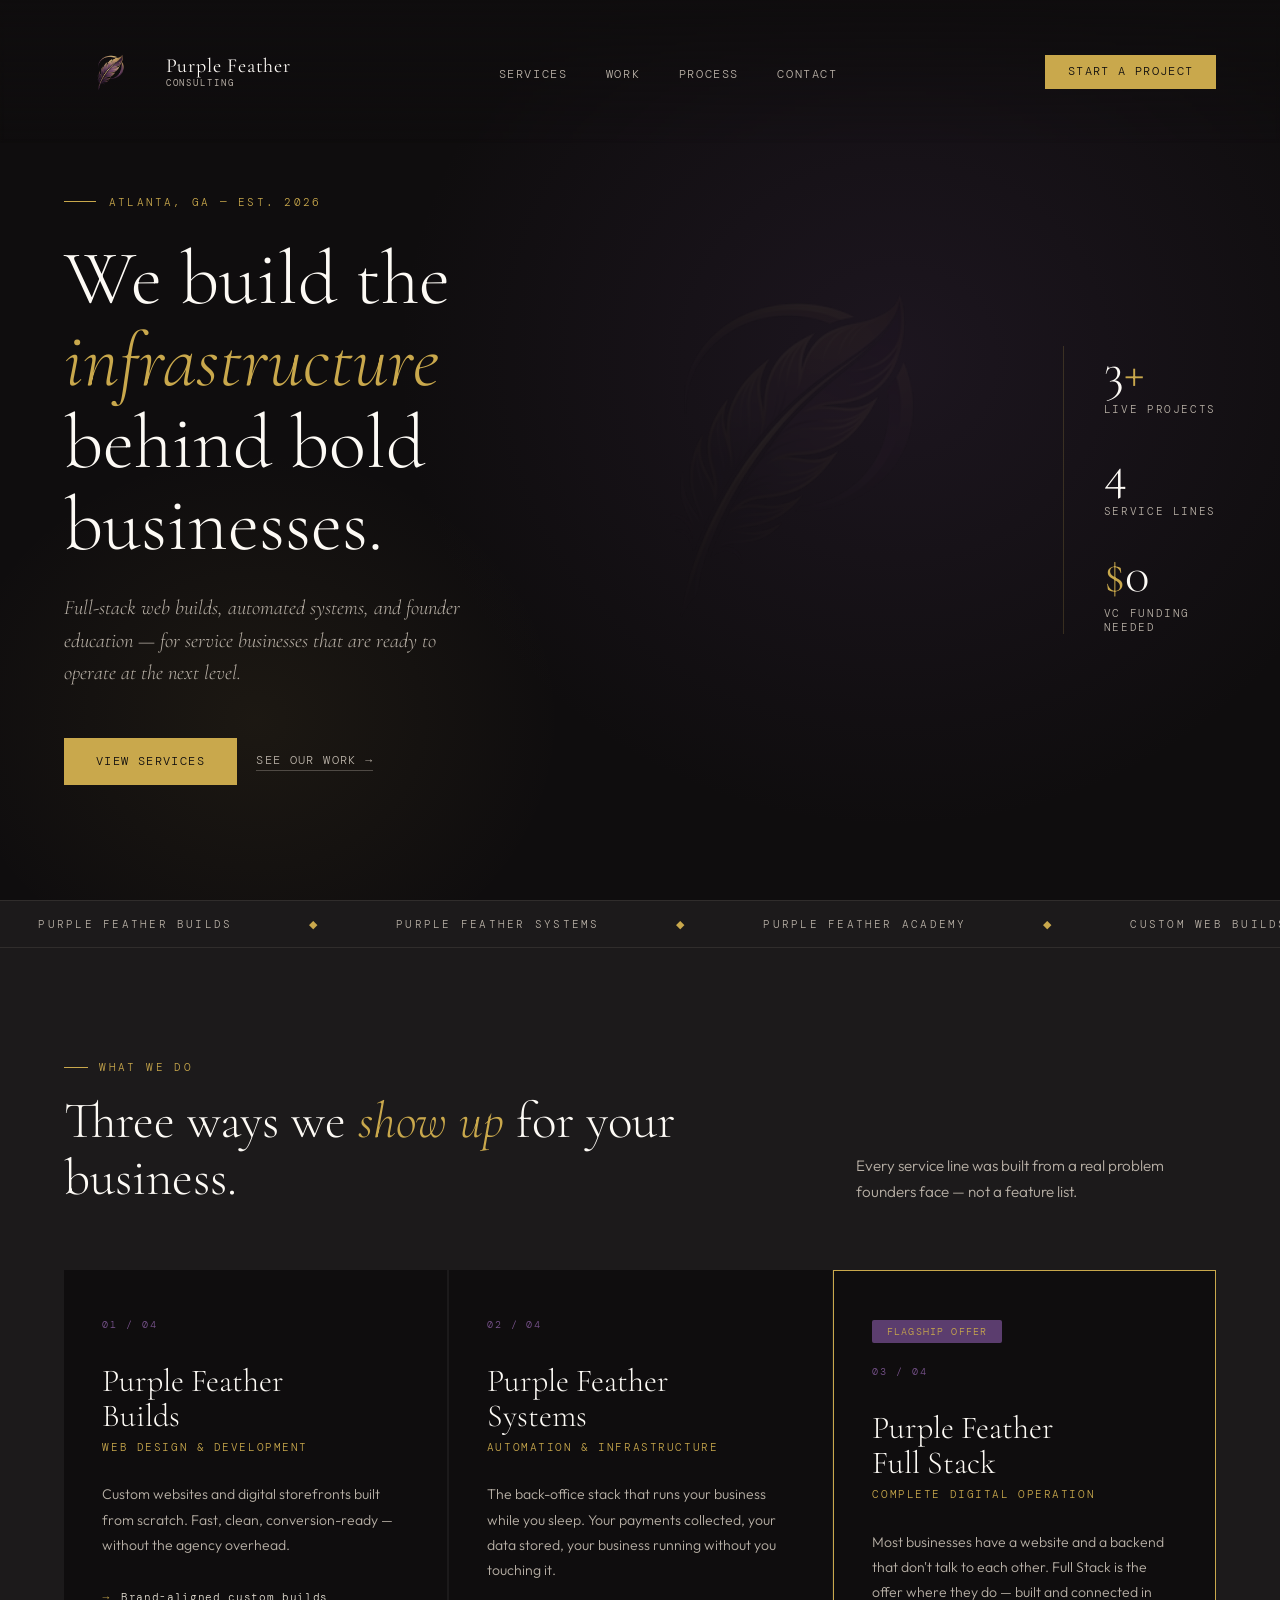
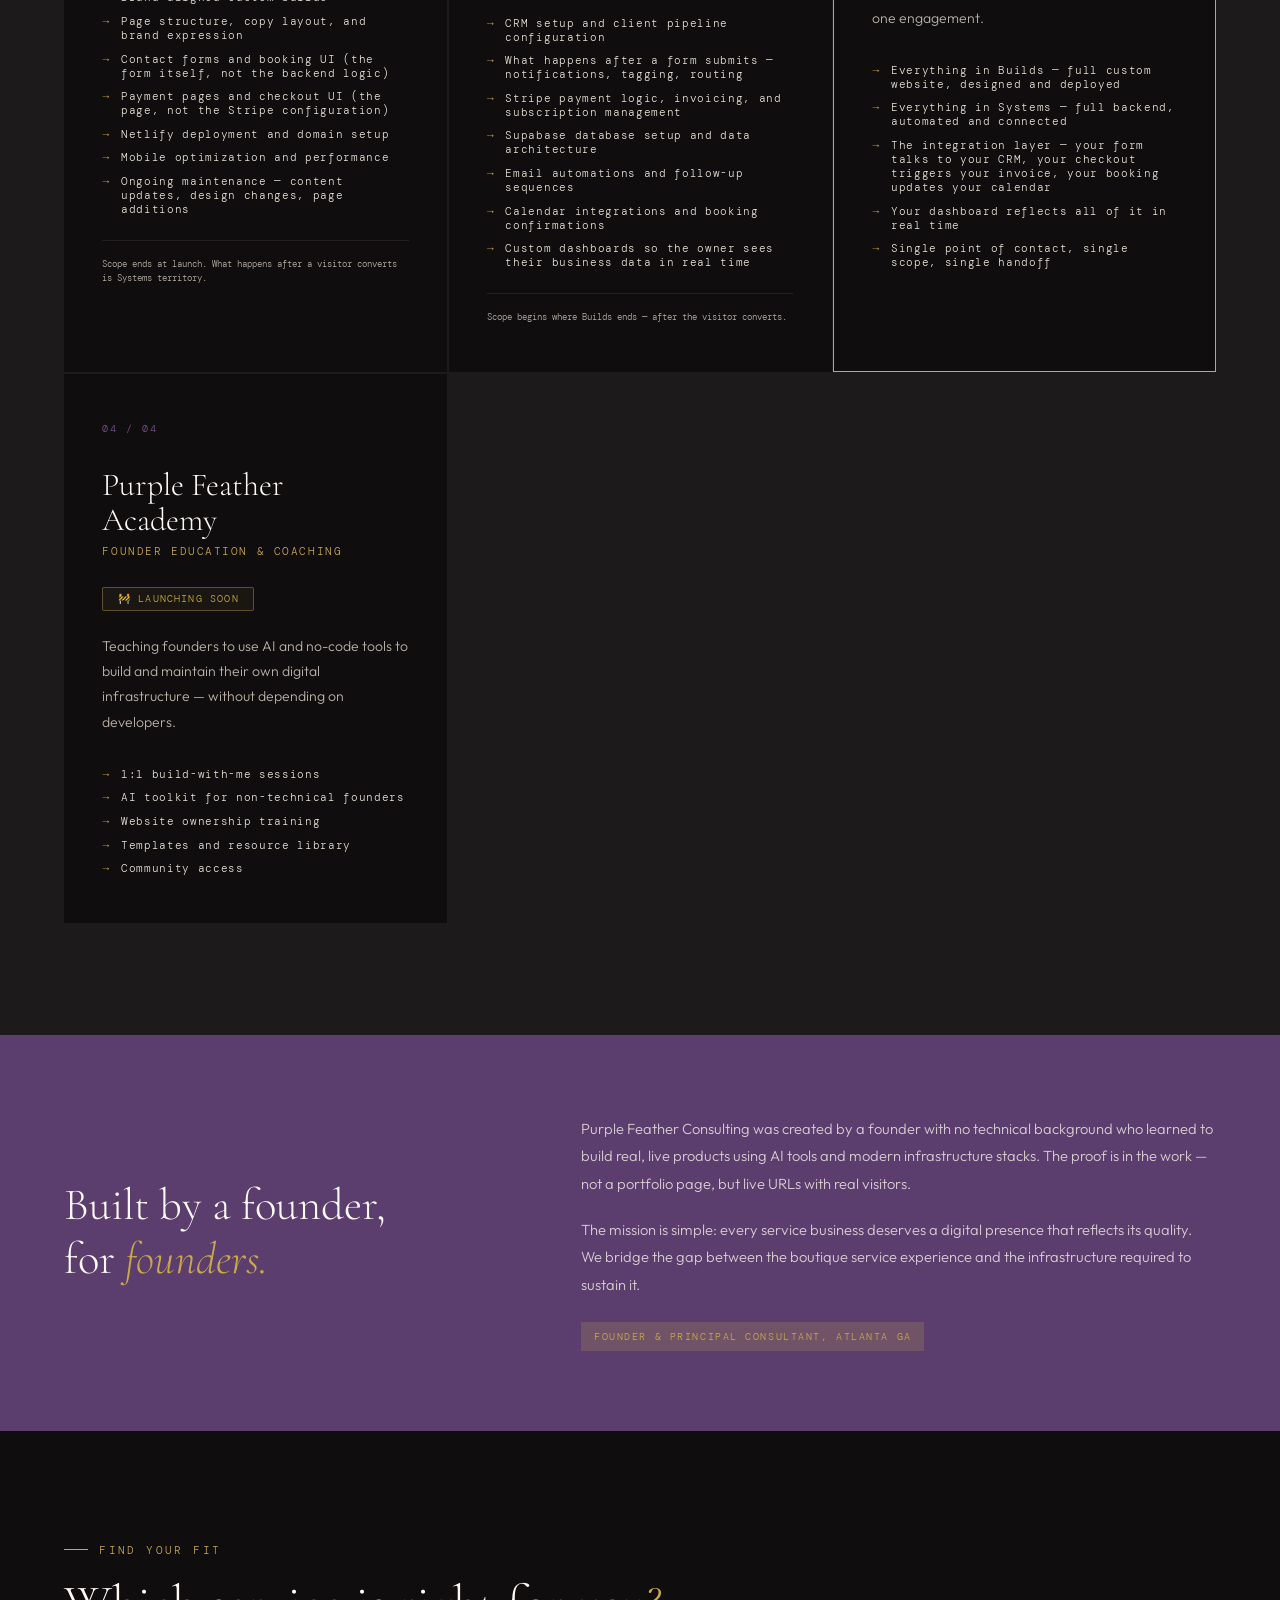
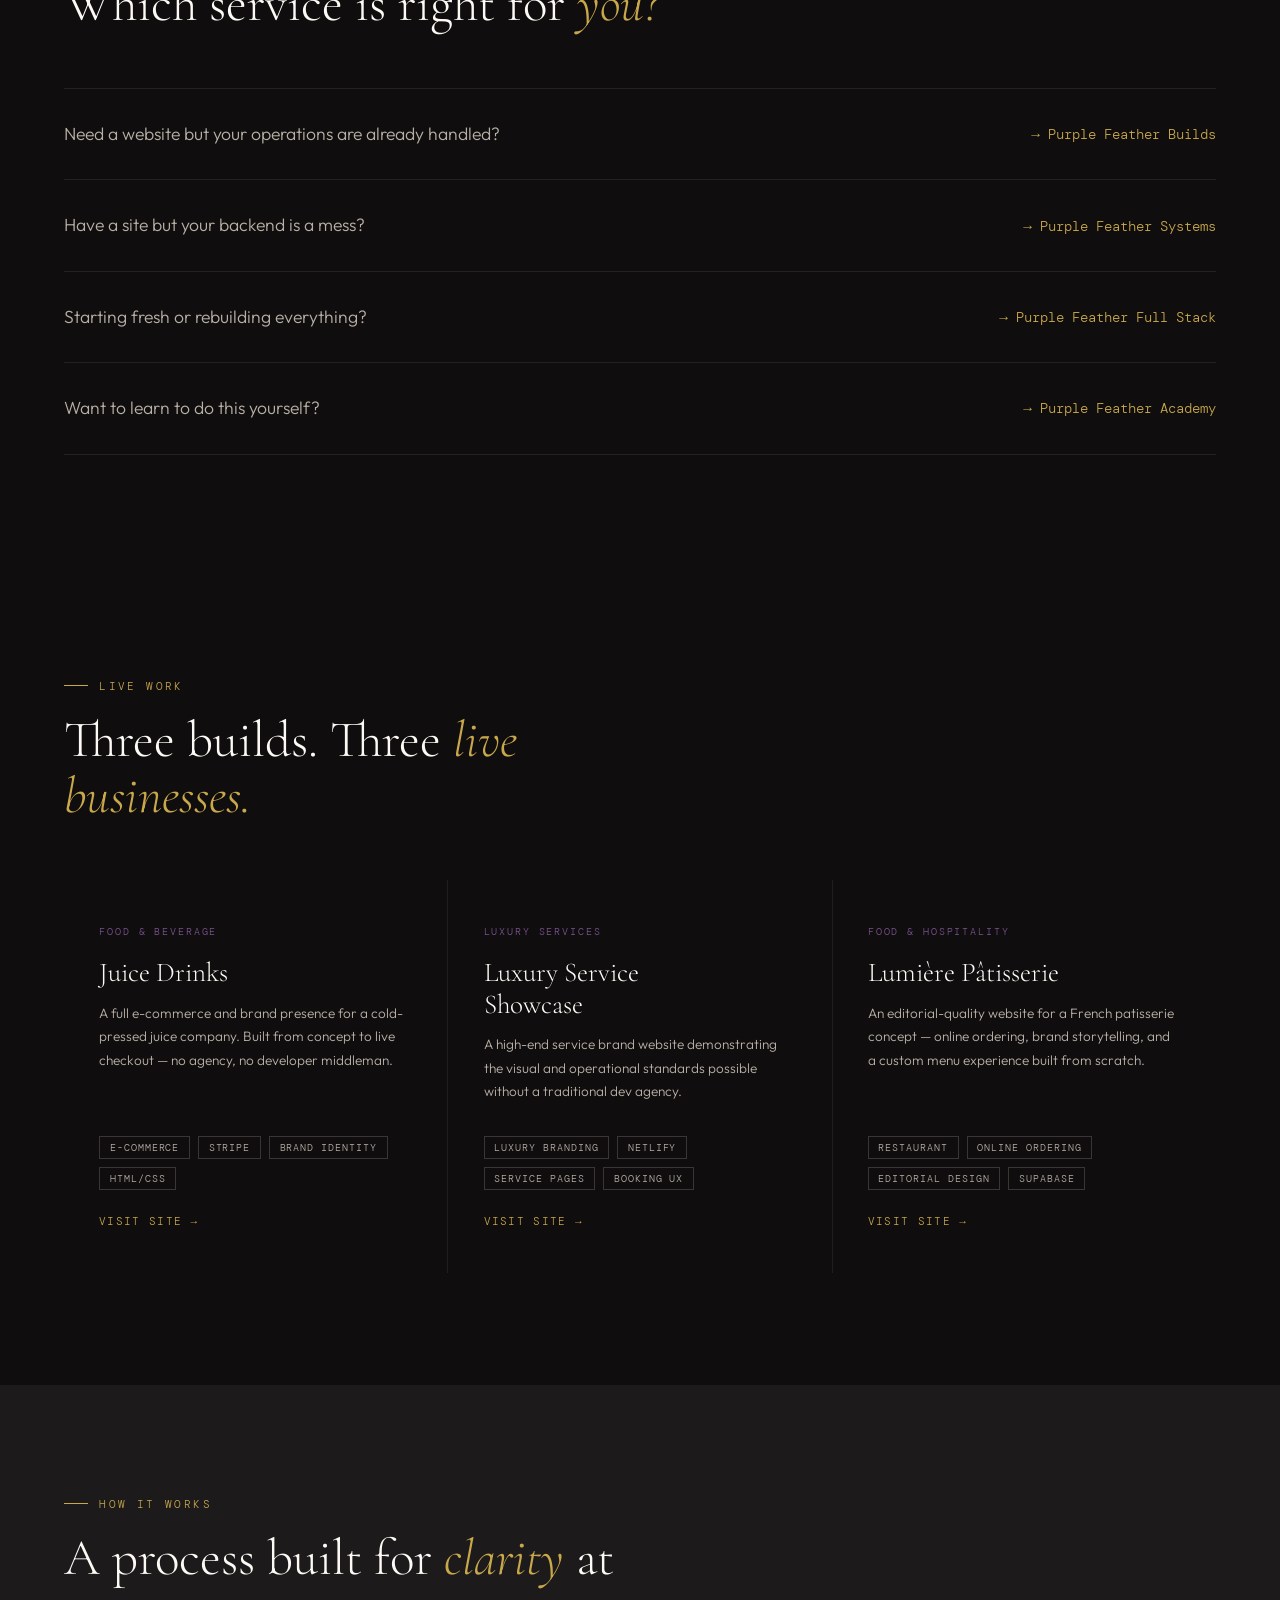
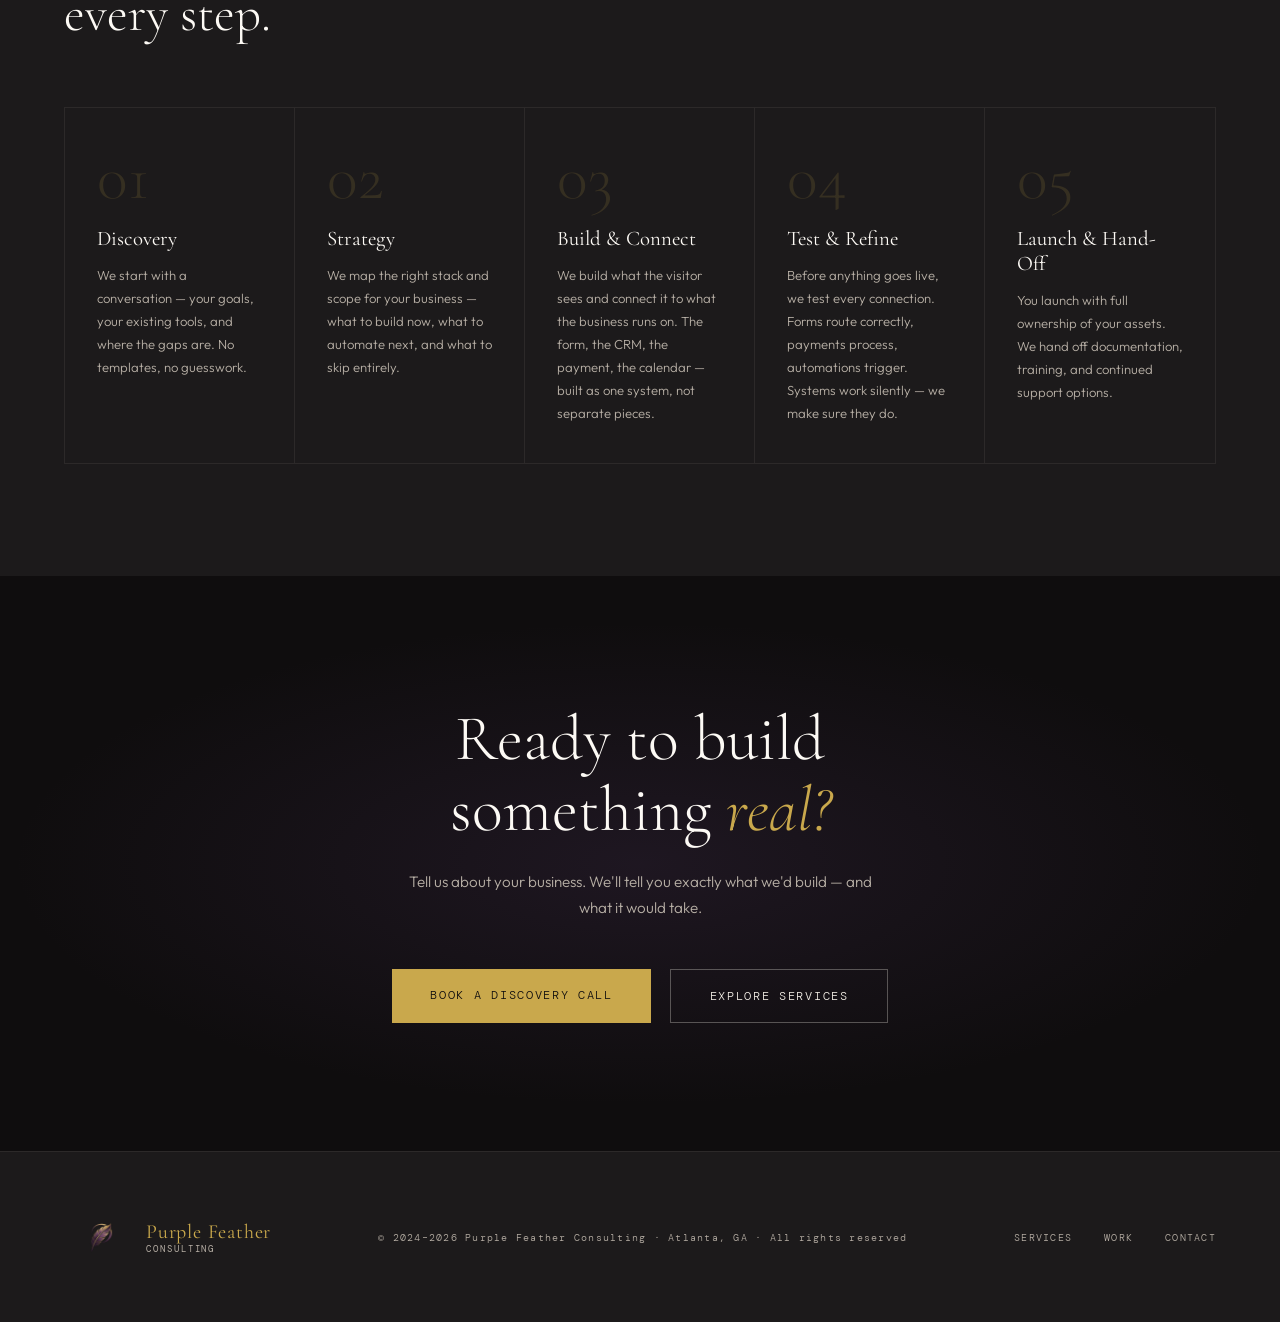
==== commit b0c77227: "Deploy recent changes to index.html and styles.css" ====
--- a/index.html
+++ b/index.html
@@ -68,7 +68,7 @@
           <div class="stat-label">Live Projects</div>
         </div>
         <div class="stat-item">
-          <div class="stat-num">3</div>
+          <div class="stat-num">4</div>
           <div class="stat-label">Service Lines</div>
         </div>
         <div class="stat-item">
@@ -110,35 +110,58 @@
     </div>
     <div class="services-grid">
       <div class="service-card reveal reveal-delay-1">
-        <p class="service-number">01 / 03</p>
+        <p class="service-number">01 / 04</p>
         <h3 class="service-name">Purple Feather<br>Builds</h3>
         <p class="service-sub">Web Design &amp; Development</p>
         <p class="service-desc">Custom websites and digital storefronts built from scratch. Fast, clean,
           conversion-ready — without the agency overhead.</p>
         <ul class="service-items">
           <li>Brand-aligned custom builds</li>
-          <li>Booking, payments &amp; e-commerce</li>
-          <li>Netlify + Supabase deployment</li>
-          <li>Mobile-first, performance-optimized</li>
-          <li>Ongoing maintenance available</li>
+          <li>Page structure, copy layout, and brand expression</li>
+          <li>Contact forms and booking UI (the form itself, not the backend logic)</li>
+          <li>Payment pages and checkout UI (the page, not the Stripe configuration)</li>
+          <li>Netlify deployment and domain setup</li>
+          <li>Mobile optimization and performance</li>
+          <li>Ongoing maintenance — content updates, design changes, page additions</li>
         </ul>
+        <p class="service-footer-note">Scope ends at launch. What happens after a visitor converts is Systems territory.
+        </p>
       </div>
       <div class="service-card reveal reveal-delay-2">
-        <p class="service-number">02 / 03</p>
+        <p class="service-number">02 / 04</p>
         <h3 class="service-name">Purple Feather<br>Systems</h3>
         <p class="service-sub">Automation &amp; Infrastructure</p>
-        <p class="service-desc">The back-office stack that runs your business while you sleep. CRMs, automations,
-          integrations, and workflows — connected and humming.</p>
+        <p class="service-desc">The back-office stack that runs your business while you sleep. Your payments collected,
+          your data stored, your business running without you touching it.</p>
         <ul class="service-items">
-          <li>Client intake &amp; CRM setup</li>
-          <li>Payment &amp; invoice automation</li>
-          <li>Email + calendar integrations</li>
-          <li>Stripe and Supabase backends</li>
-          <li>Custom dashboards &amp; reporting</li>
+          <li>CRM setup and client pipeline configuration</li>
+          <li>What happens after a form submits — notifications, tagging, routing</li>
+          <li>Stripe payment logic, invoicing, and subscription management</li>
+          <li>Supabase database setup and data architecture</li>
+          <li>Email automations and follow-up sequences</li>
+          <li>Calendar integrations and booking confirmations</li>
+          <li>Custom dashboards so the owner sees their business data in real time</li>
         </ul>
-      </div>
-      <div class="service-card reveal reveal-delay-3">
-        <p class="service-number">03 / 03</p>
+        <p class="service-footer-note">Scope begins where Builds ends — after the visitor converts.</p>
+      </div>
+      <div class="service-card flagship-card reveal reveal-delay-3">
+        <span class="flagship-badge">Flagship Offer</span>
+        <p class="service-number">03 / 04</p>
+        <h3 class="service-name">Purple Feather<br>Full Stack</h3>
+        <p class="service-sub">Complete Digital Operation</p>
+        <p class="service-desc">Most businesses have a website and a backend that don't talk to each other. Full Stack
+          is the offer where they do — built and connected in one engagement.</p>
+        <ul class="service-items">
+          <li>Everything in Builds — full custom website, designed and deployed</li>
+          <li>Everything in Systems — full backend, automated and connected</li>
+          <li>The integration layer — your form talks to your CRM, your checkout triggers your invoice, your booking
+            updates your calendar</li>
+          <li>Your dashboard reflects all of it in real time</li>
+          <li>Single point of contact, single scope, single handoff</li>
+        </ul>
+      </div>
+      <div class="service-card reveal reveal-delay-1">
+        <p class="service-number">04 / 04</p>
         <h3 class="service-name">Purple Feather<br>Academy</h3>
         <p class="service-sub">Founder Education &amp; Coaching</p>
         <span class="coming-soon-badge">🚧 Launching Soon</span>
@@ -148,10 +171,9 @@
           <li>1:1 build-with-me sessions</li>
           <li>AI toolkit for non-technical founders</li>
           <li>Website ownership training</li>
-          <li>Templates &amp; resource library</li>
+          <li>Templates and resource library</li>
           <li>Community access</li>
         </ul>
-        <p class="coming-soon-notice">This service line is actively being developed. Stay tuned for launch updates.</p>
       </div>
     </div>
   </section>
@@ -170,6 +192,32 @@
       <span class="about-tag">Founder &amp; Principal Consultant, Atlanta GA</span>
     </div>
   </div>
+
+  <!-- FIND YOUR FIT -->
+  <section class="fit-section" id="fit">
+    <div class="reveal">
+      <p class="section-label">Find Your Fit</p>
+      <h2 class="section-title">Which service is right for <em>you?</em></h2>
+    </div>
+    <div class="fit-grid reveal reveal-delay-1">
+      <div class="fit-row">
+        <p class="fit-q">Need a website but your operations are already handled?</p>
+        <span class="fit-a">→ Purple Feather Builds</span>
+      </div>
+      <div class="fit-row">
+        <p class="fit-q">Have a site but your backend is a mess?</p>
+        <span class="fit-a">→ Purple Feather Systems</span>
+      </div>
+      <div class="fit-row">
+        <p class="fit-q">Starting fresh or rebuilding everything?</p>
+        <span class="fit-a">→ Purple Feather Full Stack</span>
+      </div>
+      <div class="fit-row">
+        <p class="fit-q">Want to learn to do this yourself?</p>
+        <span class="fit-a">→ Purple Feather Academy</span>
+      </div>
+    </div>
+  </section>
 
   <!-- CASE STUDIES -->
   <section class="case-studies" id="work">
@@ -243,12 +291,18 @@
       </div>
       <div class="process-step reveal reveal-delay-1">
         <div class="step-num">03</div>
-        <h3 class="step-title">Build</h3>
-        <p class="step-desc">We build with transparency. You see progress, make decisions, and understand what's being
-          built — no black box deliveries.</p>
+        <h3 class="step-title">Build &amp; Connect</h3>
+        <p class="step-desc">We build what the visitor sees and connect it to what the business runs on. The form, the
+          CRM, the payment, the calendar — built as one system, not separate pieces.</p>
       </div>
       <div class="process-step reveal reveal-delay-2">
         <div class="step-num">04</div>
+        <h3 class="step-title">Test &amp; Refine</h3>
+        <p class="step-desc">Before anything goes live, we test every connection. Forms route correctly, payments
+          process, automations trigger. Systems work silently — we make sure they do.</p>
+      </div>
+      <div class="process-step reveal reveal-delay-3">
+        <div class="step-num">05</div>
         <h3 class="step-title">Launch &amp; Hand-Off</h3>
         <p class="step-desc">You launch with full ownership of your assets. We hand off documentation, training, and
           continued support options.</p>
--- a/styles.css
+++ b/styles.css
@@ -618,6 +618,34 @@
   opacity: 0.85;
 }
 
+/* ── FLAGSHIP & FOOTER NOTES ── */
+.flagship-card {
+  border: 1px solid var(--gold);
+}
+
+.flagship-badge {
+  display: inline-block;
+  font-family: var(--font-mono);
+  font-size: 0.62rem;
+  letter-spacing: 0.12em;
+  text-transform: uppercase;
+  color: var(--gold);
+  background: var(--plum);
+  padding: 0.3rem 0.9rem;
+  margin-bottom: 1.4rem;
+  border-radius: 2px;
+}
+
+.service-footer-note {
+  font-family: var(--font-mono);
+  font-size: 0.55rem;
+  color: var(--mist);
+  margin-top: 1.5rem;
+  padding-top: 1rem;
+  border-top: 1px solid rgba(184, 176, 166, 0.12);
+  line-height: 1.6;
+}
+
 /* ── ABOUT STRIP ── */
 .about-strip {
   background: var(--plum);
@@ -663,6 +691,45 @@
   margin-top: 1.5rem;
 }
 
+/* ── FIND YOUR FIT ── */
+.fit-section {
+  background: var(--ink);
+}
+
+.fit-grid {
+  margin-top: 3.5rem;
+  display: flex;
+  flex-direction: column;
+}
+
+.fit-row {
+  display: flex;
+  justify-content: space-between;
+  align-items: center;
+  padding: 2rem 0;
+  border-bottom: 1px solid rgba(184, 176, 166, 0.12);
+}
+
+.fit-row:first-child {
+  border-top: 1px solid rgba(184, 176, 166, 0.12);
+}
+
+.fit-q {
+  font-family: var(--font-body);
+  font-size: 1.1rem;
+  color: var(--mist);
+  line-height: 1.5;
+}
+
+.fit-a {
+  font-family: var(--font-mono);
+  font-size: 0.9rem;
+  color: var(--gold);
+  text-align: right;
+  flex-shrink: 0;
+  margin-left: 2rem;
+}
+
 /* ── CASE STUDIES ── */
 .case-studies {
   background: var(--ink);
@@ -764,7 +831,7 @@
 
 .process-grid {
   display: grid;
-  grid-template-columns: repeat(4, 1fr);
+  grid-template-columns: repeat(5, 1fr);
   gap: 0;
   margin-top: 4rem;
   border: 1px solid rgba(184, 176, 166, 0.1);
@@ -1172,4 +1239,16 @@
   .cta-title {
     font-size: clamp(2rem, 7vw, 2.8rem);
   }
+
+  .fit-row {
+    flex-direction: column;
+    align-items: flex-start;
+    gap: 1.2rem;
+    padding: 1.8rem 0;
+  }
+
+  .fit-a {
+    text-align: left;
+    margin-left: 0;
+  }
 }
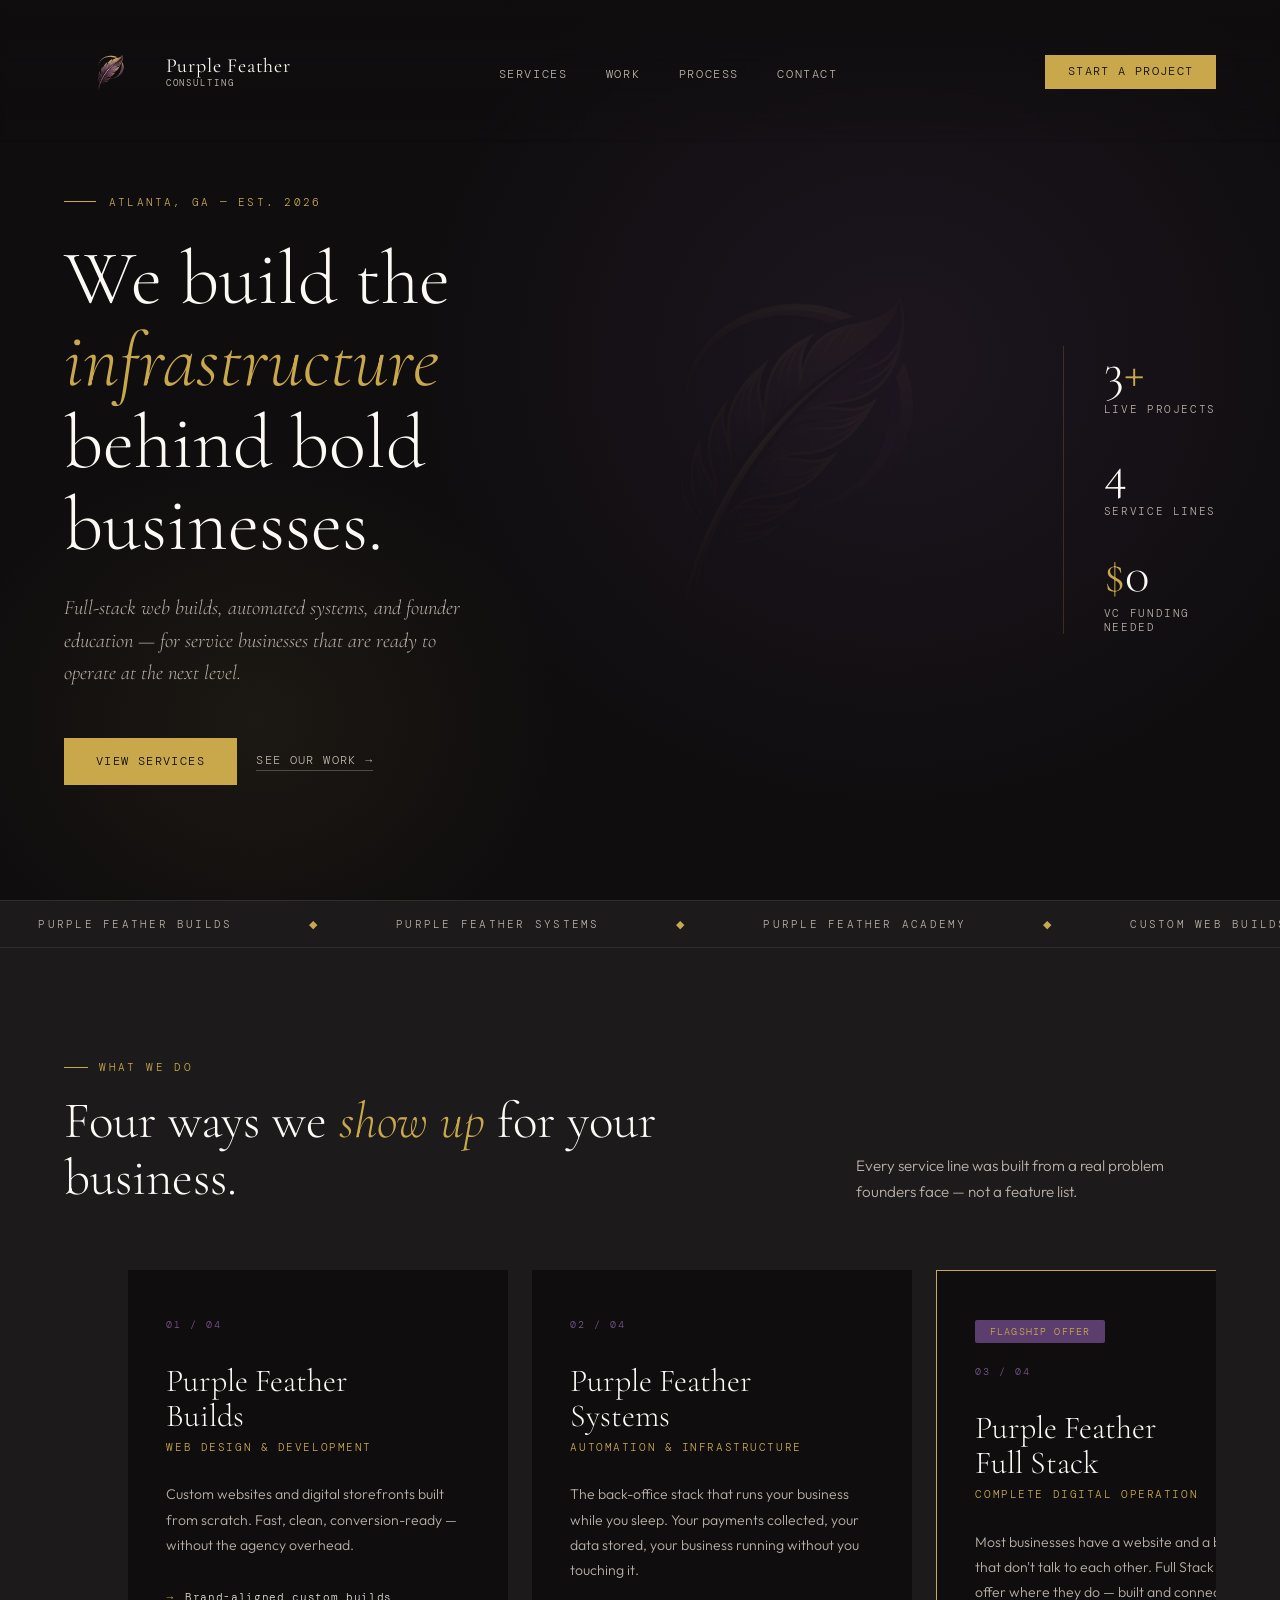
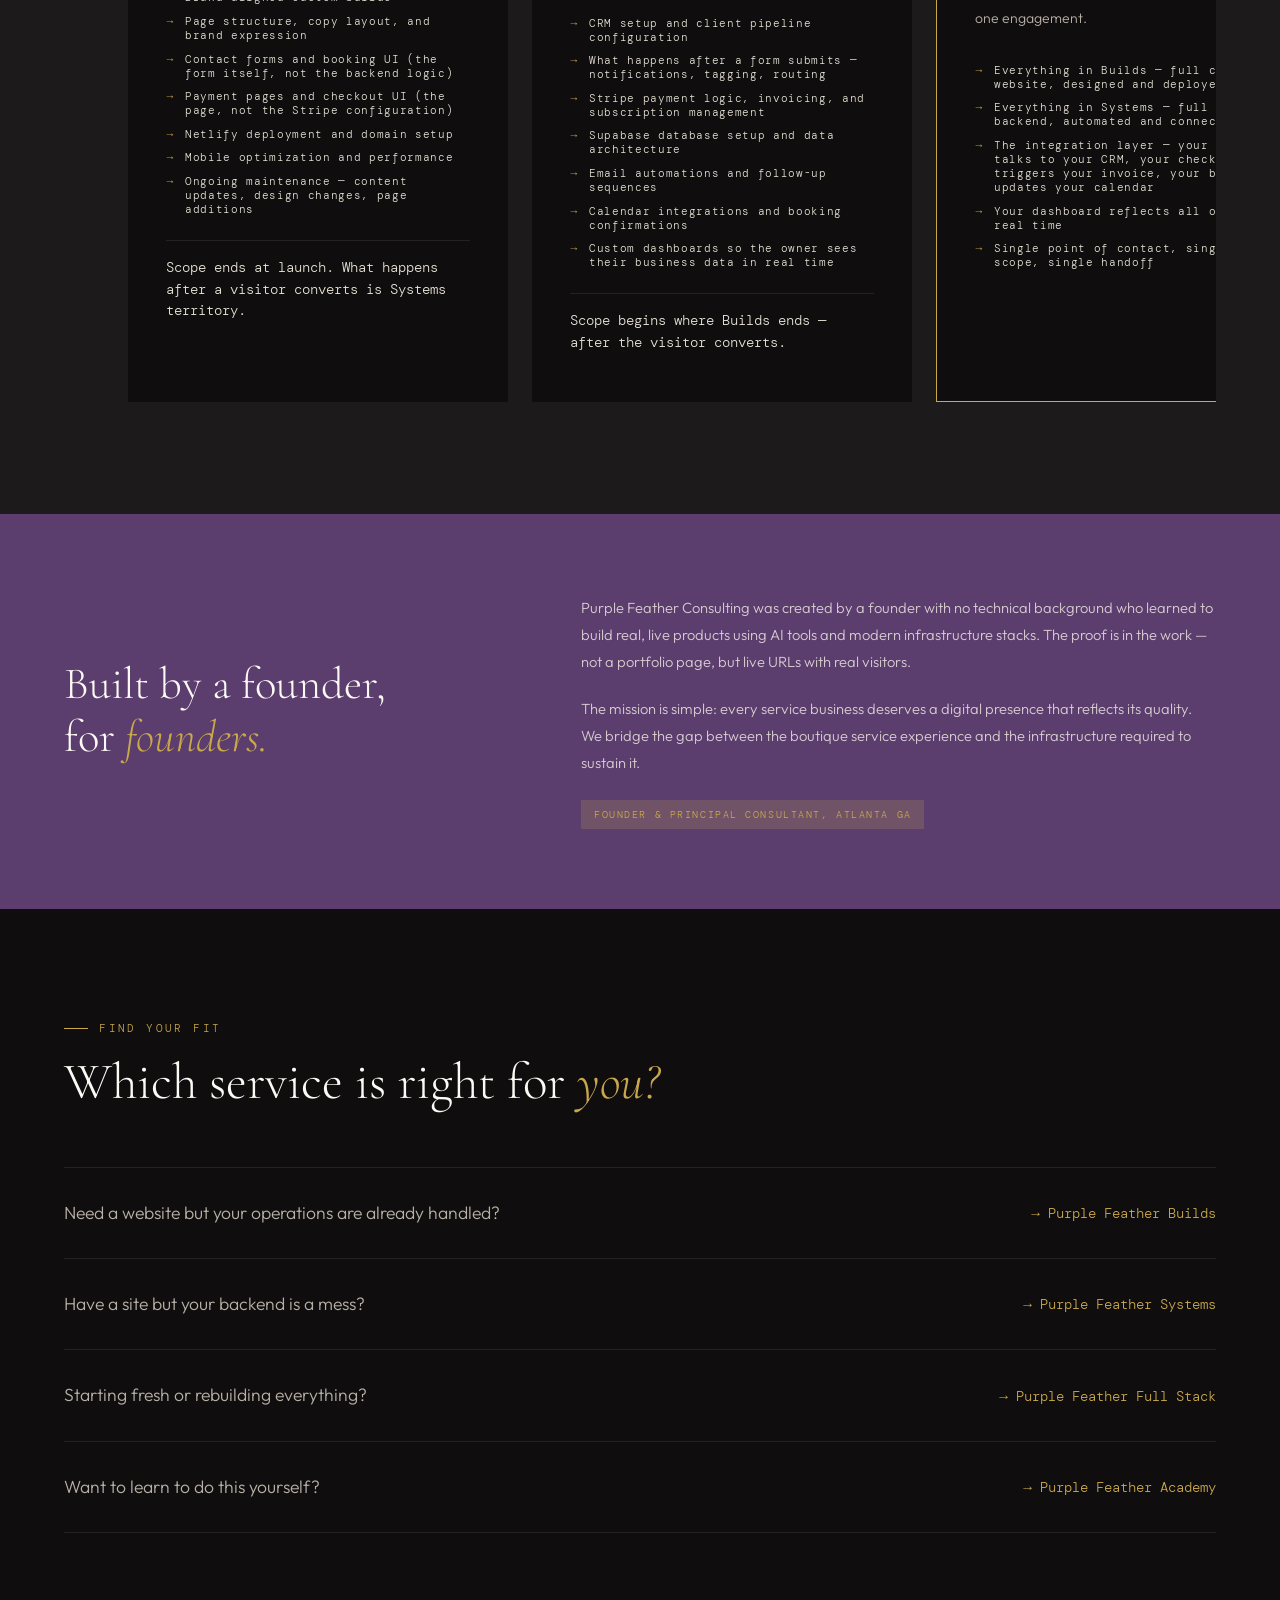
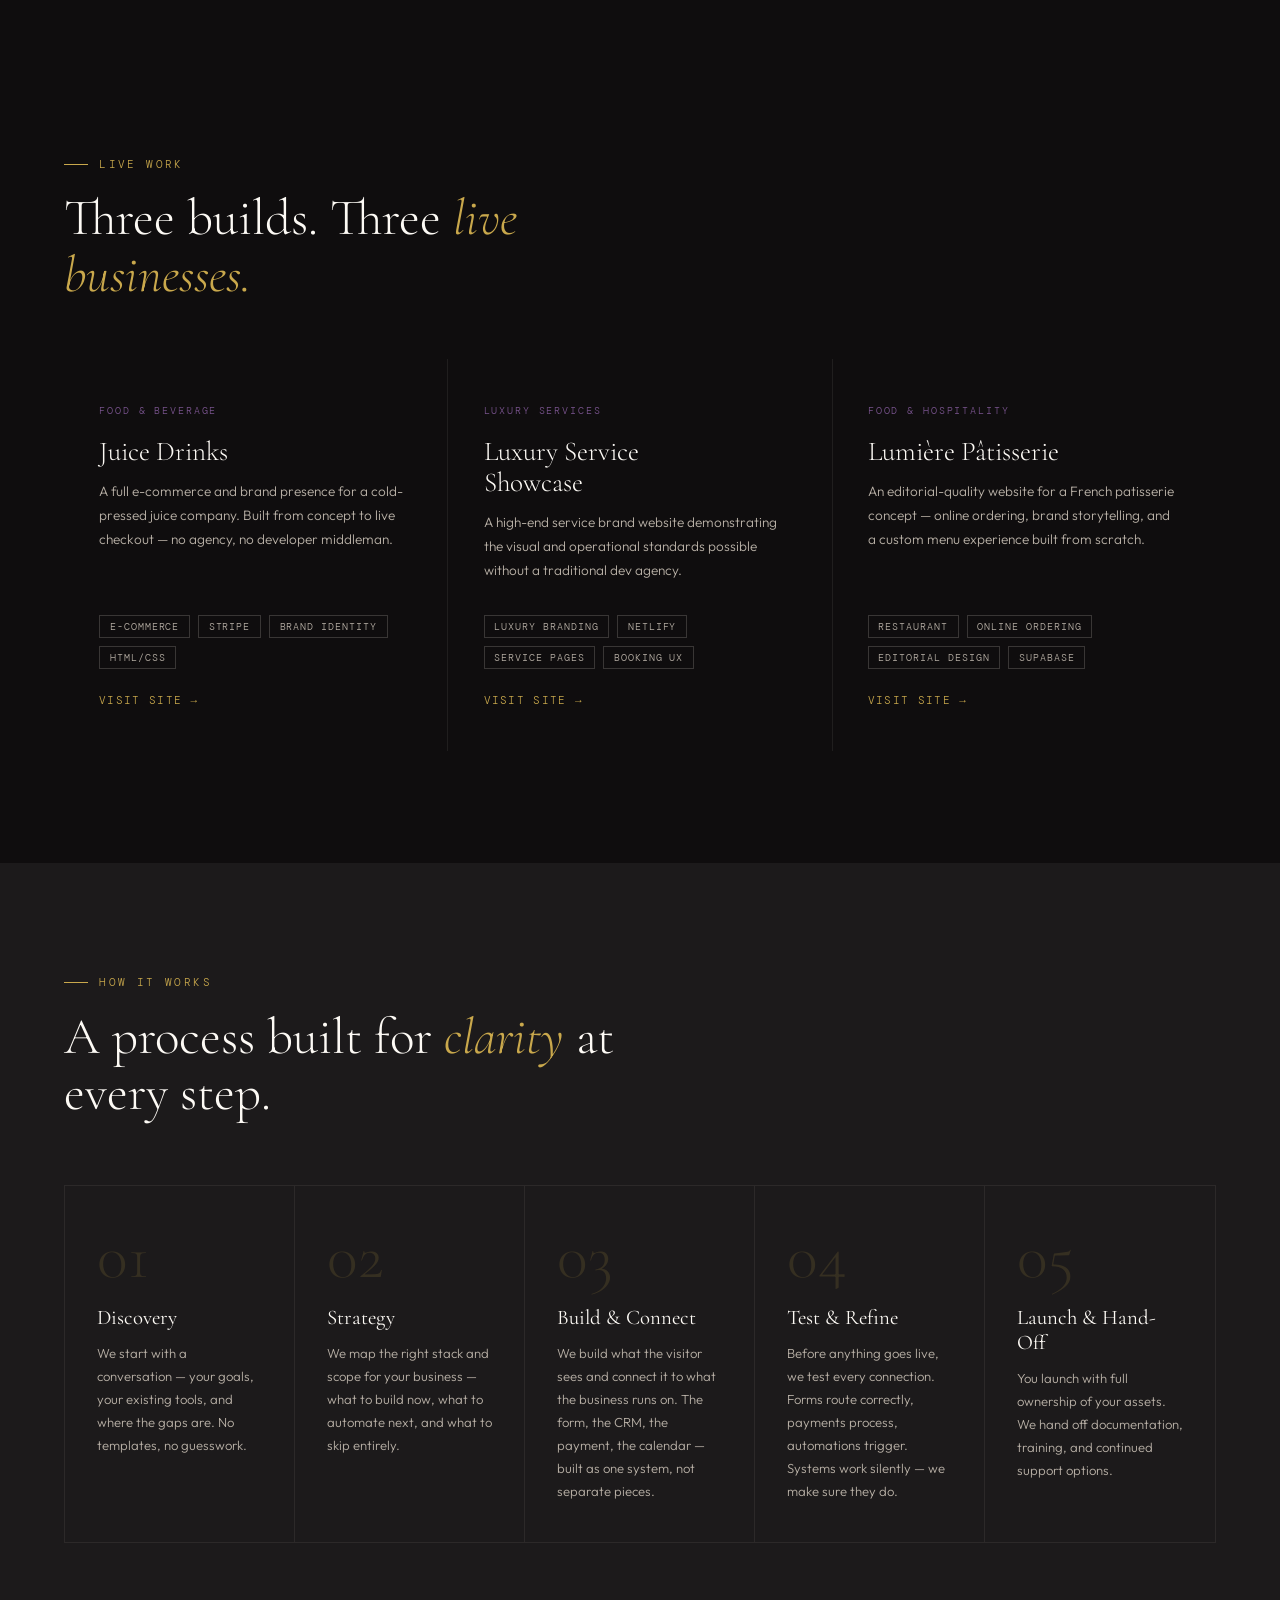
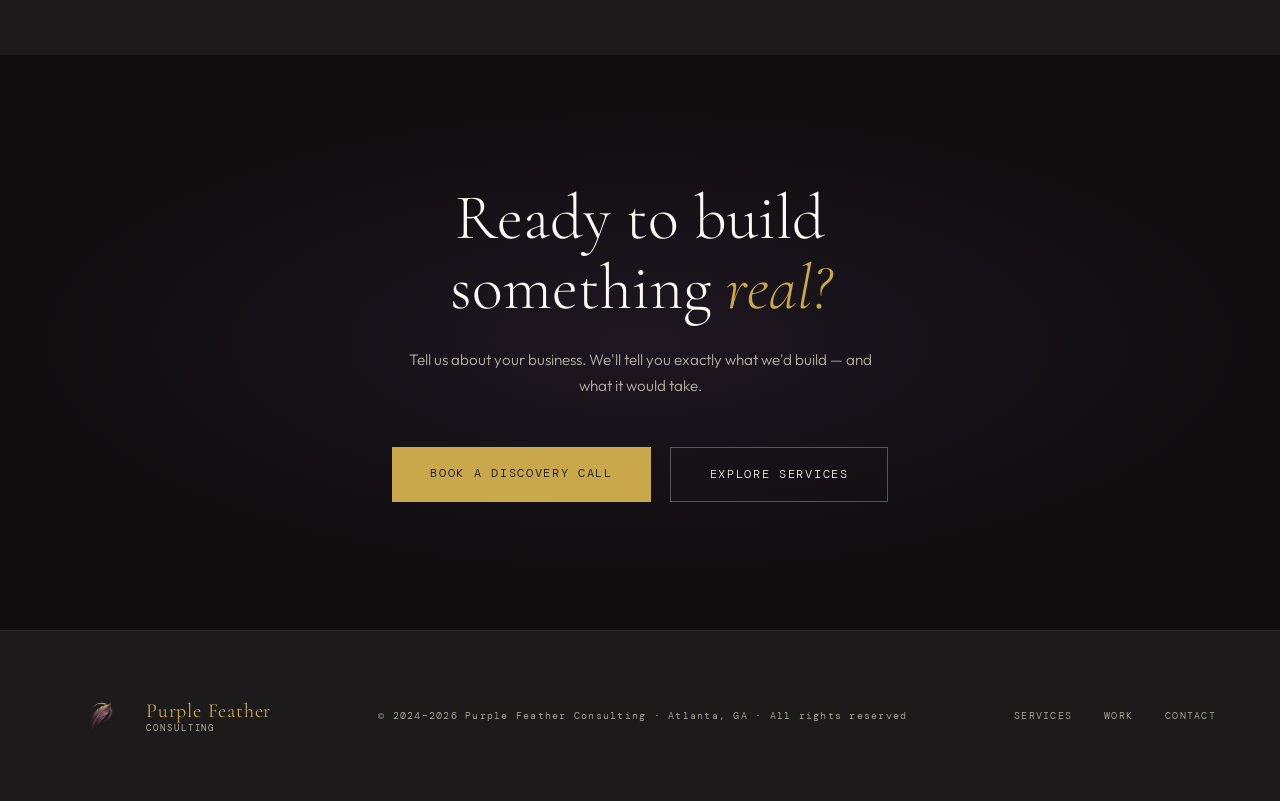
==== commit e8b93090: "Deploy services layout and footer styling updates" ====
--- a/index.html
+++ b/index.html
@@ -104,7 +104,7 @@
     <div class="services-header reveal">
       <div>
         <p class="section-label">What We Do</p>
-        <h2 class="section-title">Three ways we <em>show up</em> for your business.</h2>
+        <h2 class="section-title">Four ways we <em>show up</em> for your business.</h2>
       </div>
       <p class="services-intro">Every service line was built from a real problem founders face — not a feature list.</p>
     </div>
--- a/styles.css
+++ b/styles.css
@@ -368,7 +368,7 @@
   padding-left: 2.5rem;
 }
 
-.stat-item {}
+
 
 .stat-num {
   font-family: var(--font-display);
@@ -501,9 +501,17 @@
 }
 
 .services-grid {
-  display: grid;
-  grid-template-columns: repeat(3, 1fr);
-  gap: 1.5px;
+  display: flex;
+  overflow-x: auto;
+  gap: 1.5rem;
+  padding: 0 4rem;
+  /* Hide scrollbar for Firefox */
+  scrollbar-width: none;
+}
+
+/* Hide scrollbar for Chrome, Safari and Opera */
+.services-grid::-webkit-scrollbar {
+  display: none;
 }
 
 .service-card {
@@ -513,6 +521,9 @@
   overflow: hidden;
   transition: background 0.3s, box-shadow 0.4s;
   cursor: pointer;
+  flex: 0 0 380px;
+  /* Fixed width, no shrink */
+  width: 380px;
 }
 
 .service-card::after {
@@ -638,8 +649,8 @@
 
 .service-footer-note {
   font-family: var(--font-mono);
-  font-size: 0.55rem;
-  color: var(--mist);
+  font-size: 0.85rem;
+  color: var(--cream-dim);
   margin-top: 1.5rem;
   padding-top: 1rem;
   border-top: 1px solid rgba(184, 176, 166, 0.12);
@@ -1183,9 +1194,18 @@
     padding: 5rem 2rem;
   }
 
-  .services-grid,
   .case-grid {
     grid-template-columns: 1fr;
+  }
+
+  .services-grid {
+    padding: 0 1.5rem;
+  }
+
+  .service-card {
+    flex: 0 0 85vw;
+    width: 85vw;
+    padding: 2.5rem 1.8rem;
   }
 
   .process-grid {
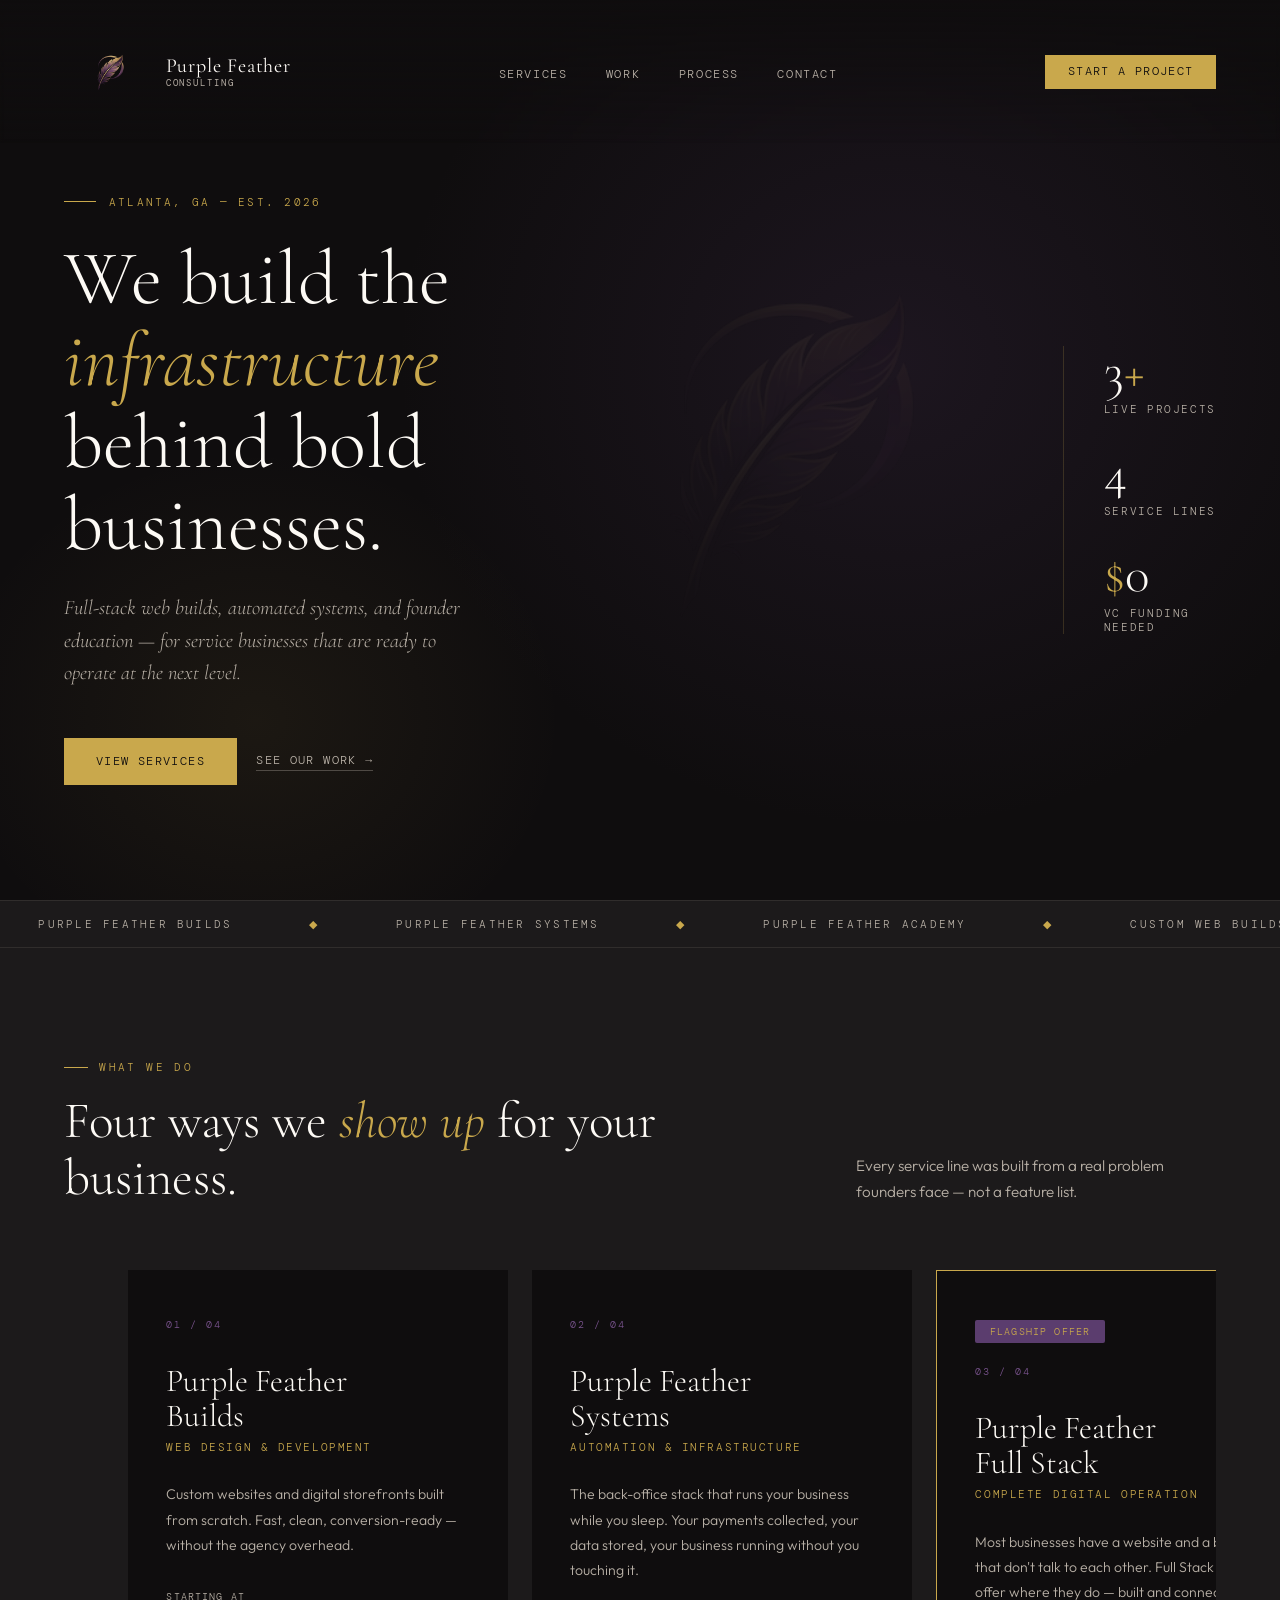
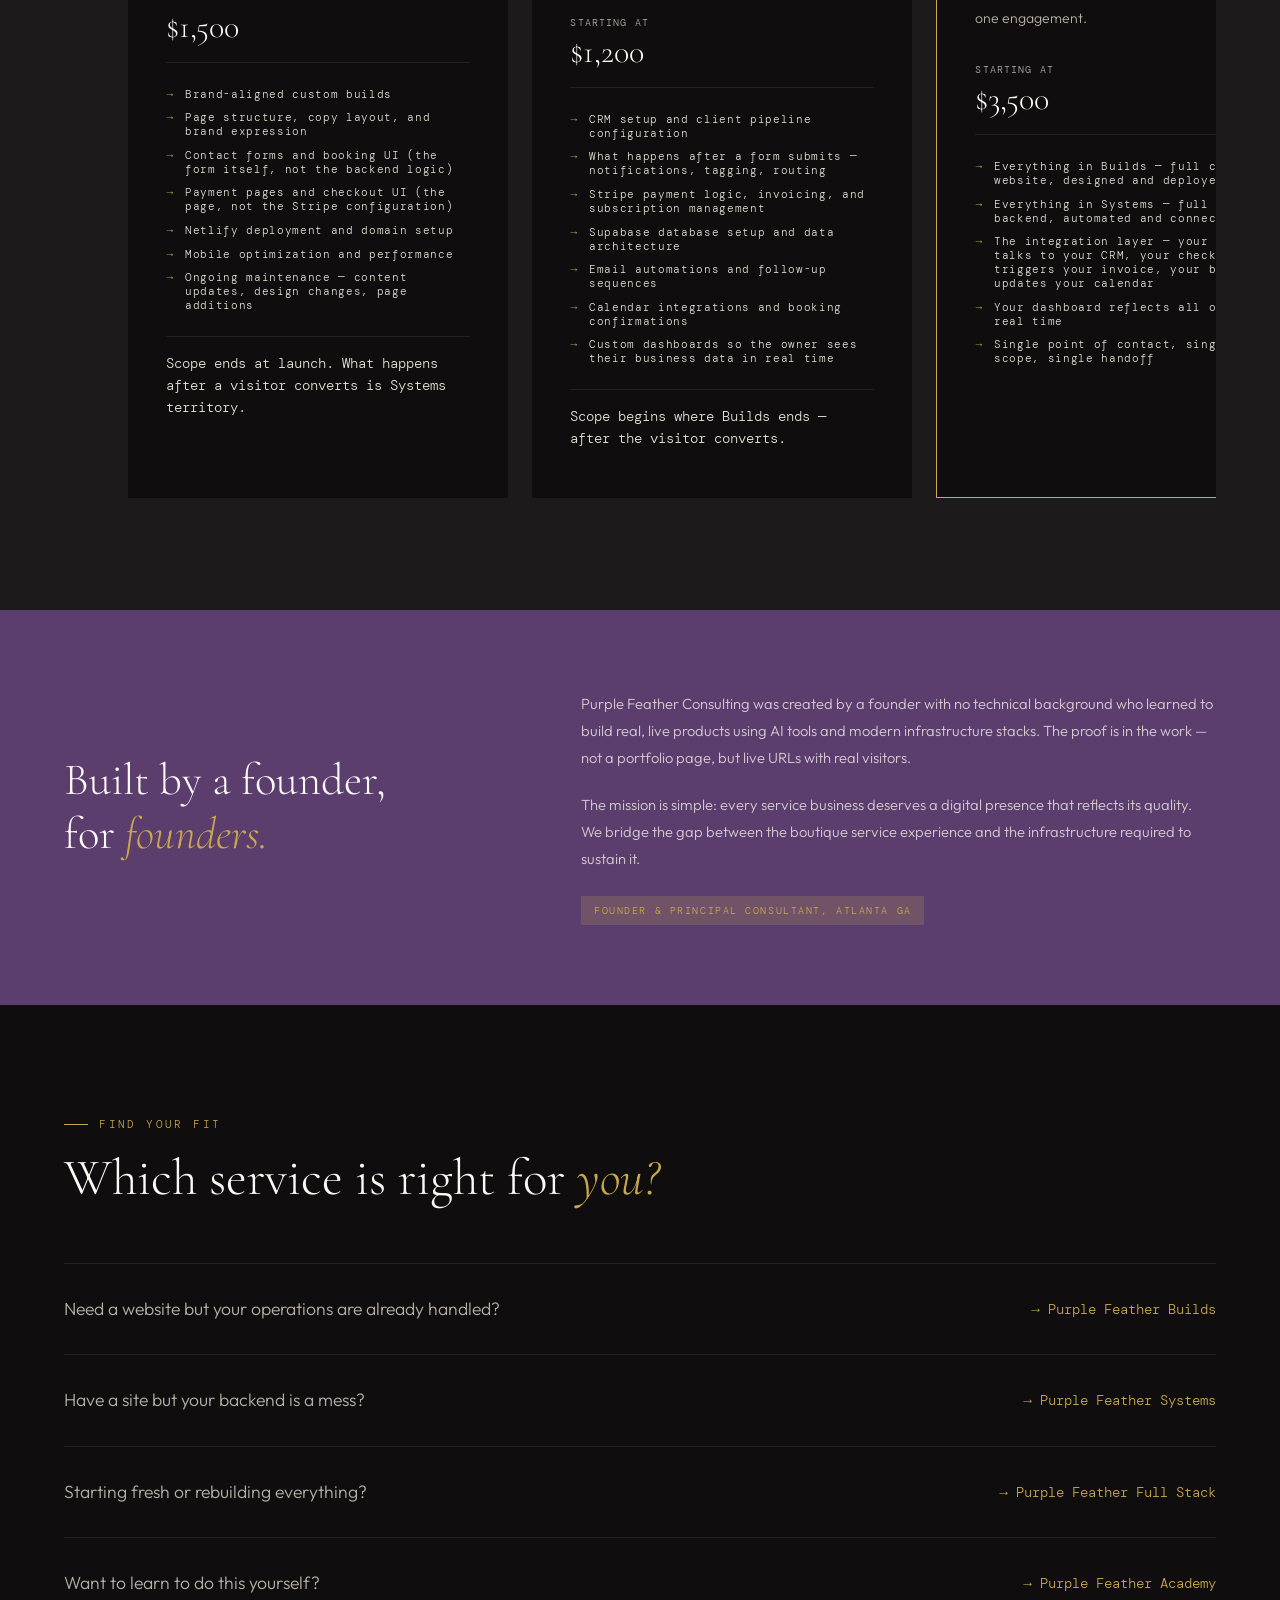
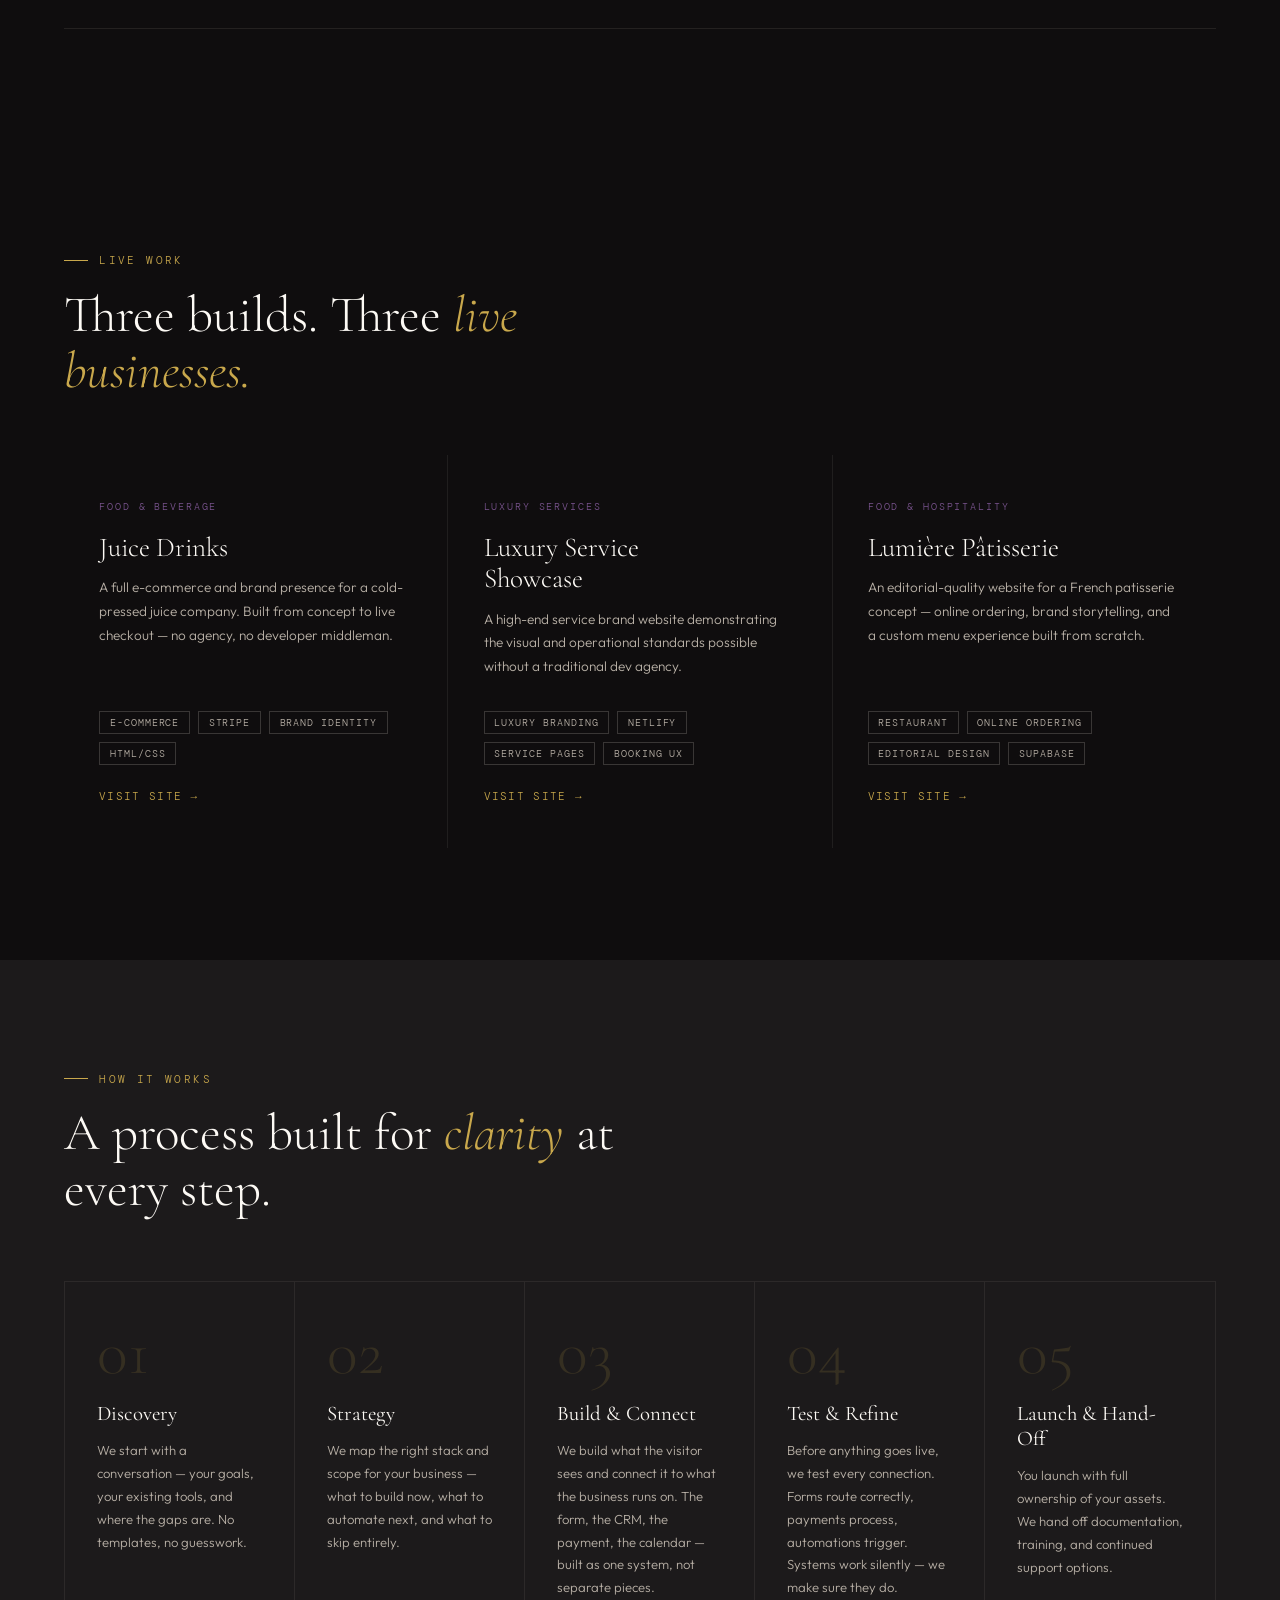
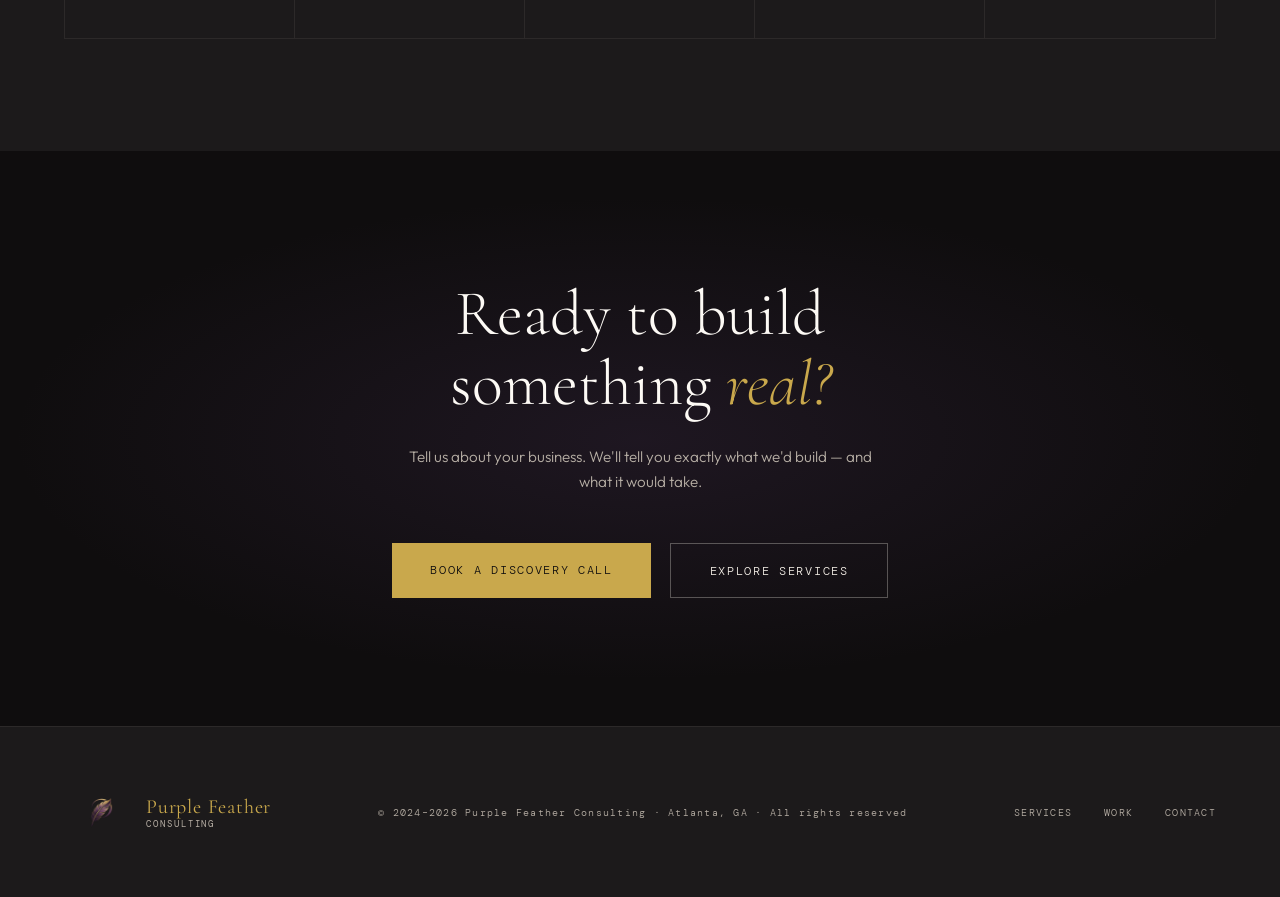
==== commit 036524bf: "Deploy pricing details to all service cards" ====
--- a/index.html
+++ b/index.html
@@ -115,6 +115,10 @@
         <p class="service-sub">Web Design &amp; Development</p>
         <p class="service-desc">Custom websites and digital storefronts built from scratch. Fast, clean,
           conversion-ready — without the agency overhead.</p>
+        <div class="service-pricing">
+          <p class="service-price-label">Starting at</p>
+          <p class="service-price-value">$1,500</p>
+        </div>
         <ul class="service-items">
           <li>Brand-aligned custom builds</li>
           <li>Page structure, copy layout, and brand expression</li>
@@ -133,6 +137,10 @@
         <p class="service-sub">Automation &amp; Infrastructure</p>
         <p class="service-desc">The back-office stack that runs your business while you sleep. Your payments collected,
           your data stored, your business running without you touching it.</p>
+        <div class="service-pricing">
+          <p class="service-price-label">Starting at</p>
+          <p class="service-price-value">$1,200</p>
+        </div>
         <ul class="service-items">
           <li>CRM setup and client pipeline configuration</li>
           <li>What happens after a form submits — notifications, tagging, routing</li>
@@ -151,6 +159,10 @@
         <p class="service-sub">Complete Digital Operation</p>
         <p class="service-desc">Most businesses have a website and a backend that don't talk to each other. Full Stack
           is the offer where they do — built and connected in one engagement.</p>
+        <div class="service-pricing">
+          <p class="service-price-label">Starting at</p>
+          <p class="service-price-value">$3,500</p>
+        </div>
         <ul class="service-items">
           <li>Everything in Builds — full custom website, designed and deployed</li>
           <li>Everything in Systems — full backend, automated and connected</li>
@@ -167,6 +179,10 @@
         <span class="coming-soon-badge">🚧 Launching Soon</span>
         <p class="service-desc">Teaching founders to use AI and no-code tools to build and maintain their own digital
           infrastructure — without depending on developers.</p>
+        <div class="service-pricing">
+          <p class="service-price-label">Starting at</p>
+          <p class="service-price-value">$197 / session</p>
+        </div>
         <ul class="service-items">
           <li>1:1 build-with-me sessions</li>
           <li>AI toolkit for non-technical founders</li>
--- a/styles.css
+++ b/styles.css
@@ -581,6 +581,28 @@
   margin-bottom: 2rem;
 }
 
+.service-pricing {
+  border-bottom: 1px solid rgba(184, 176, 166, 0.12);
+  padding-bottom: 1rem;
+  margin-bottom: 1.5rem;
+}
+
+.service-price-label {
+  font-family: var(--font-mono);
+  font-size: 0.6rem;
+  color: var(--mist);
+  text-transform: uppercase;
+  letter-spacing: 0.12em;
+  margin-bottom: 0.2rem;
+}
+
+.service-price-value {
+  font-family: var(--font-display);
+  font-size: 2rem;
+  font-weight: 300;
+  color: var(--white);
+}
+
 .service-items {
   list-style: none;
   display: flex;
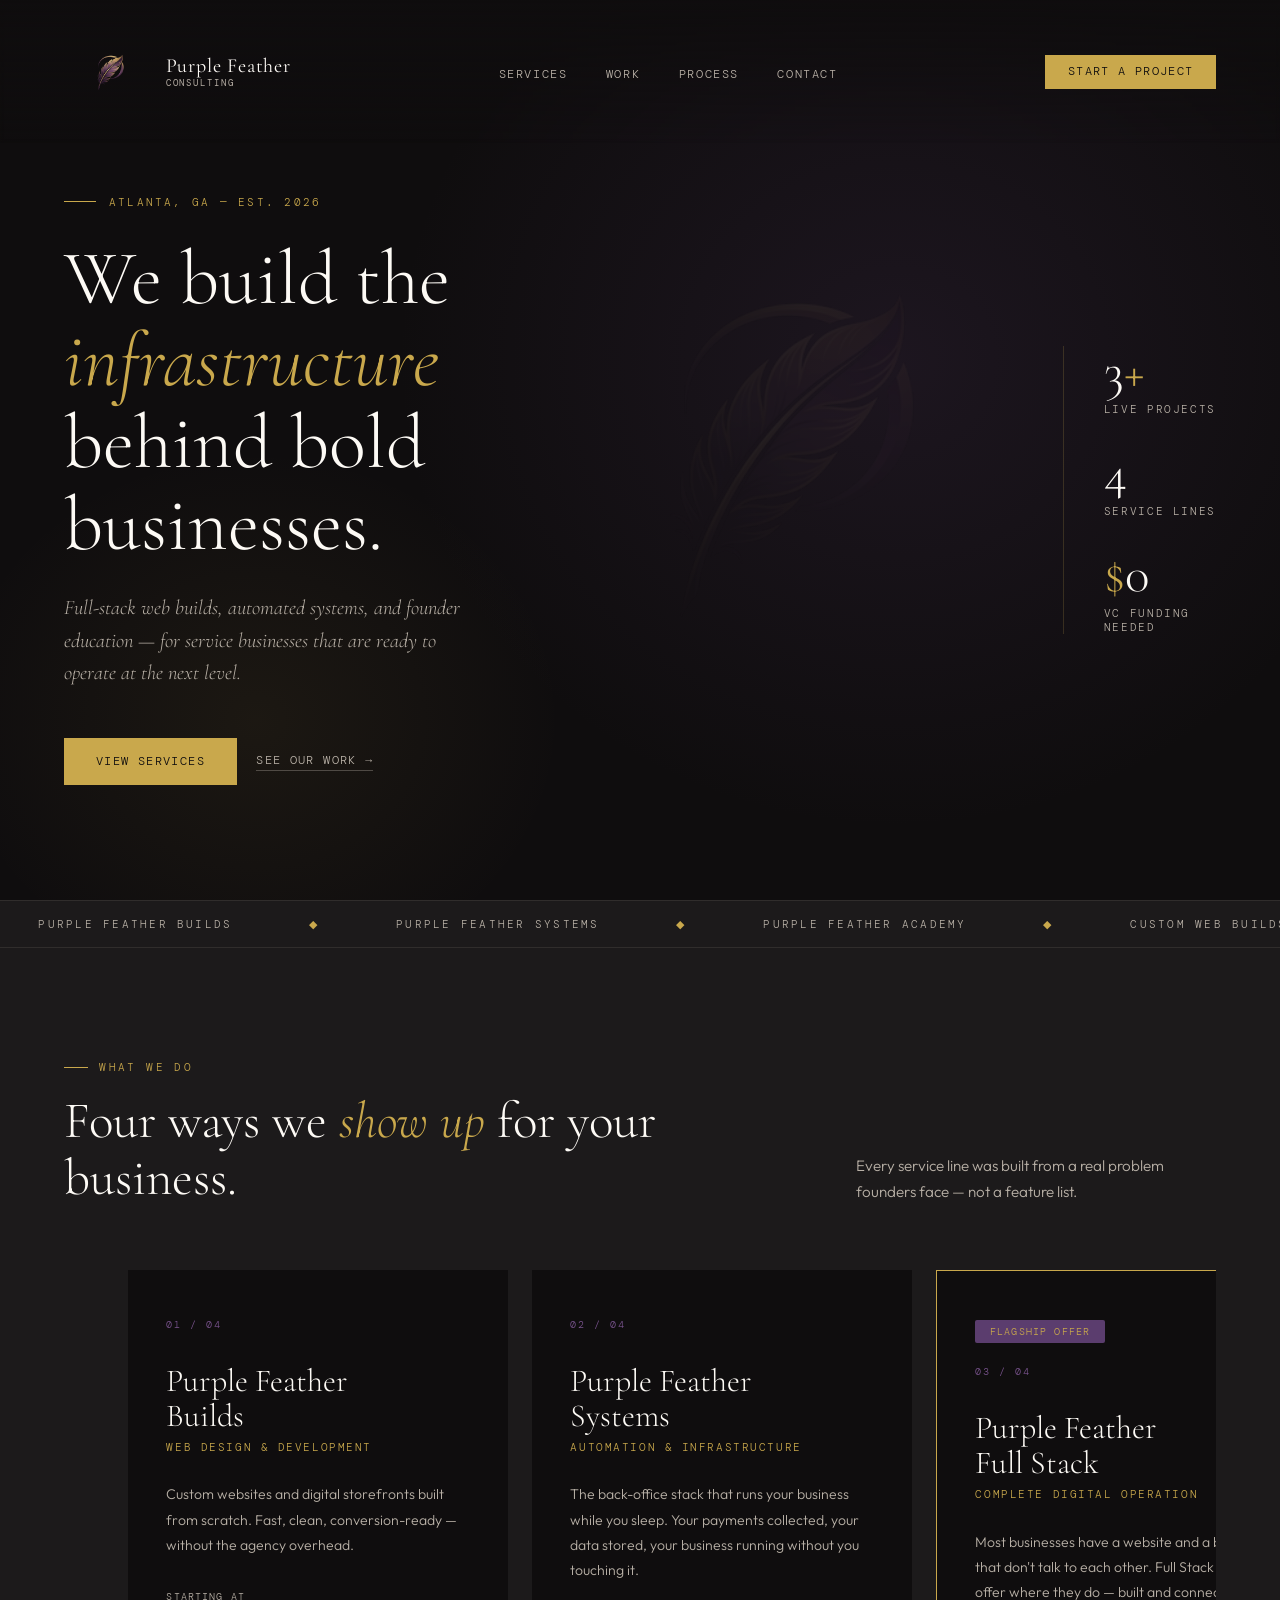
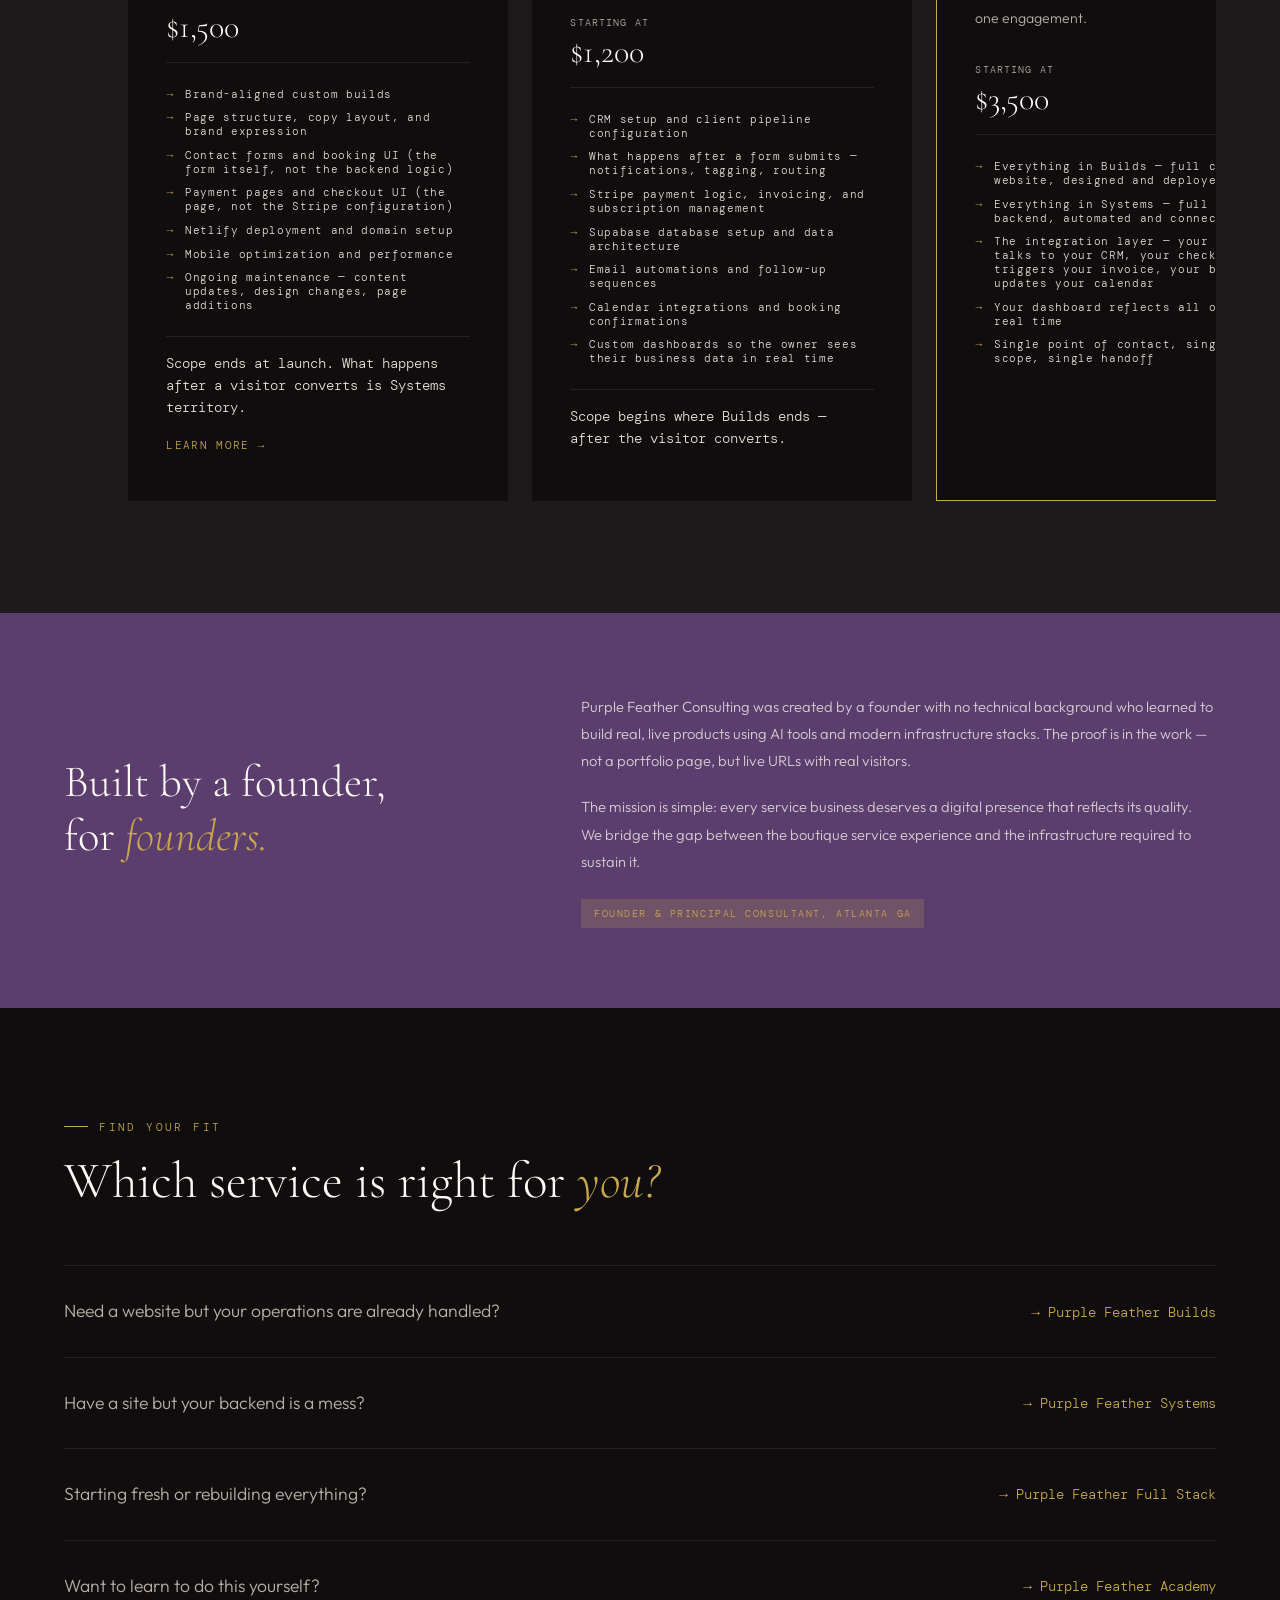
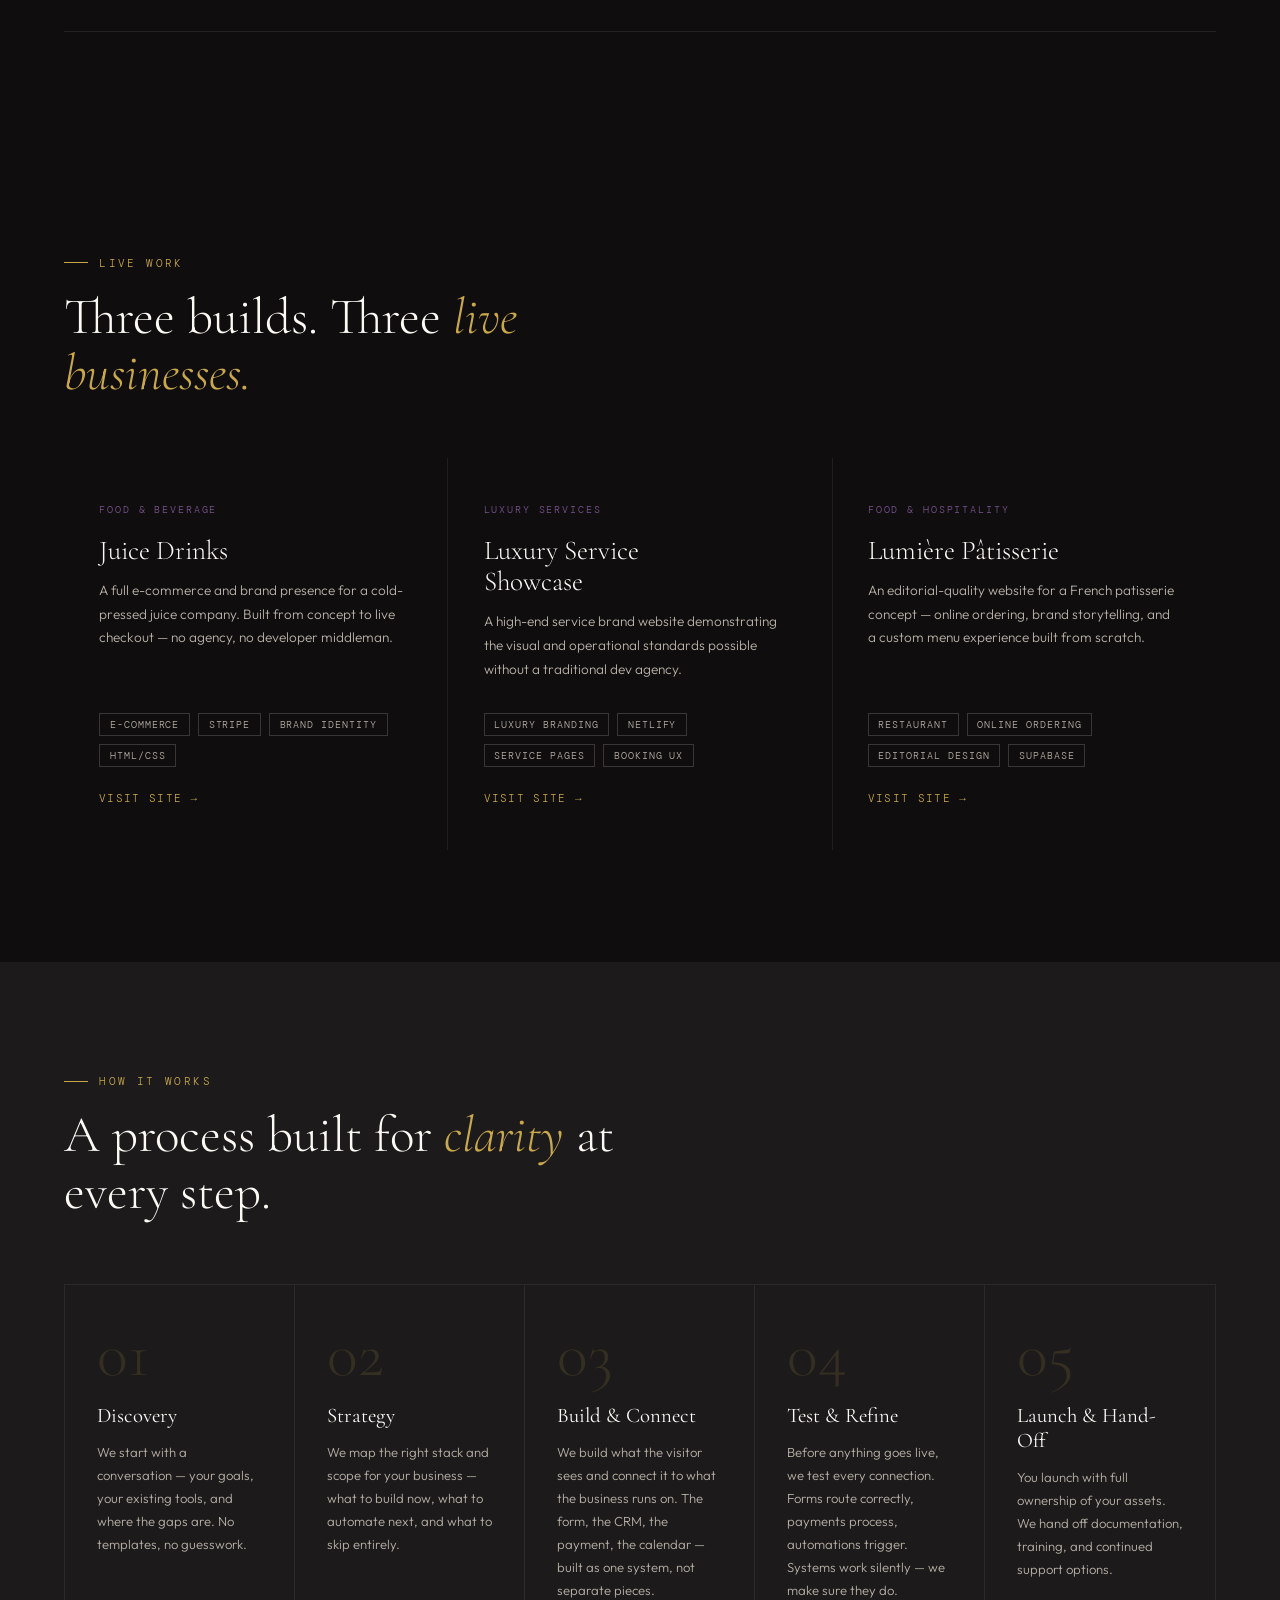
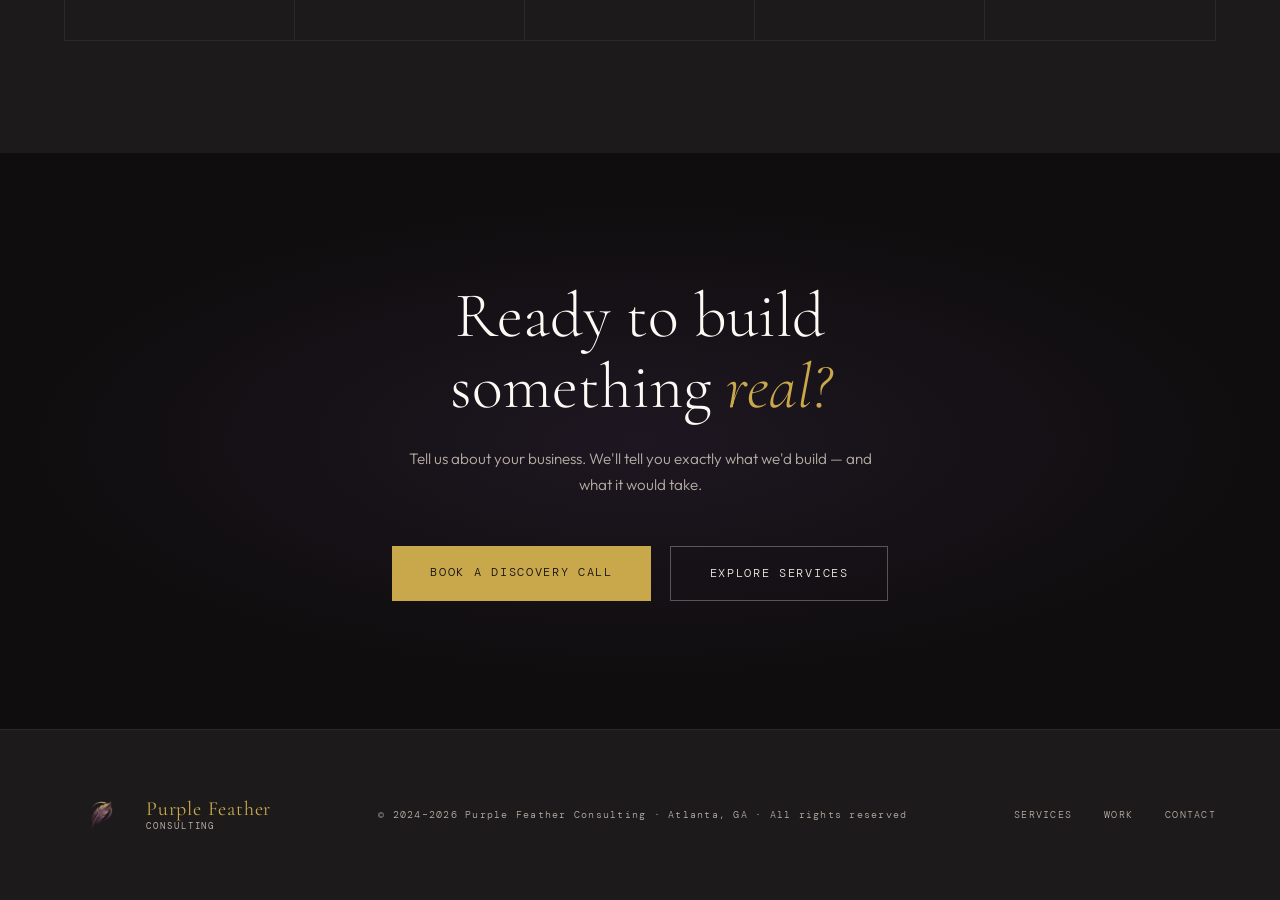
==== commit 97de371e: "Deploy builds.html page and index link updates" ====
--- a/index.html
+++ b/index.html
@@ -130,6 +130,7 @@
         </ul>
         <p class="service-footer-note">Scope ends at launch. What happens after a visitor converts is Systems territory.
         </p>
+        <a href="builds.html" class="service-learn-more">Learn More &rarr;</a>
       </div>
       <div class="service-card reveal reveal-delay-2">
         <p class="service-number">02 / 04</p>
--- a/styles.css
+++ b/styles.css
@@ -679,6 +679,25 @@
   line-height: 1.6;
 }
 
+.service-learn-more {
+  font-family: var(--font-mono);
+  font-size: 0.68rem;
+  letter-spacing: 0.12em;
+  text-transform: uppercase;
+  color: var(--gold);
+  display: inline-flex;
+  align-items: center;
+  gap: 0.5rem;
+  margin-top: 1.2rem;
+  text-decoration: none;
+  transition: gap 0.2s;
+}
+
+.service-card:hover .service-learn-more,
+.service-learn-more:hover {
+  gap: 0.9rem;
+}
+
 /* ── ABOUT STRIP ── */
 .about-strip {
   background: var(--plum);
@@ -1293,4 +1312,95 @@
     text-align: left;
     margin-left: 0;
   }
+}
+
+/* ── BUILDS PAGE SPECIFIC ── */
+.two-col-layout {
+  display: grid;
+  grid-template-columns: 1fr 1.5fr;
+  gap: 4rem;
+  margin-top: 3.5rem;
+}
+
+@media (max-width: 1024px) {
+  .two-col-layout {
+    grid-template-columns: 1fr;
+    gap: 3rem;
+  }
+}
+
+.intro-p {
+  font-family: var(--font-body);
+  color: var(--mist);
+  font-size: 0.95rem;
+  margin-top: 1.5rem;
+  line-height: 1.8;
+}
+
+.mist-arrows li::before {
+  color: var(--mist) !important;
+}
+
+.text-link {
+  display: inline-block;
+  font-family: var(--font-mono);
+  font-size: 0.75rem;
+  color: var(--gold);
+  text-decoration: none;
+  margin-top: 2.5rem;
+  transition: opacity 0.2s;
+}
+
+.text-link:hover {
+  text-decoration: underline;
+  opacity: 0.8;
+}
+
+.three-col-grid {
+  display: grid;
+  grid-template-columns: repeat(3, 1fr);
+  gap: 1.5rem;
+  margin-top: 3.5rem;
+}
+
+.three-col-grid .service-card {
+  flex: auto;
+  width: 100%;
+  padding: 2rem 1.8rem;
+}
+
+@media (max-width: 1024px) {
+  .three-col-grid {
+    grid-template-columns: 1fr;
+    gap: 1.5rem;
+  }
+}
+
+.process-grid-4 {
+  display: grid;
+  grid-template-columns: repeat(4, 1fr);
+  gap: 0;
+  margin-top: 4rem;
+  border: 1px solid rgba(184, 176, 166, 0.1);
+}
+
+@media (max-width: 1024px) {
+  .process-grid-4 {
+    grid-template-columns: repeat(2, 1fr);
+  }
+}
+
+@media (max-width: 640px) {
+  .process-grid-4 {
+    grid-template-columns: 1fr;
+  }
+
+  .process-grid-4 .process-step {
+    border-right: none;
+    border-bottom: 1px solid rgba(184, 176, 166, 0.1);
+  }
+
+  .process-grid-4 .process-step:last-child {
+    border-bottom: none;
+  }
 }
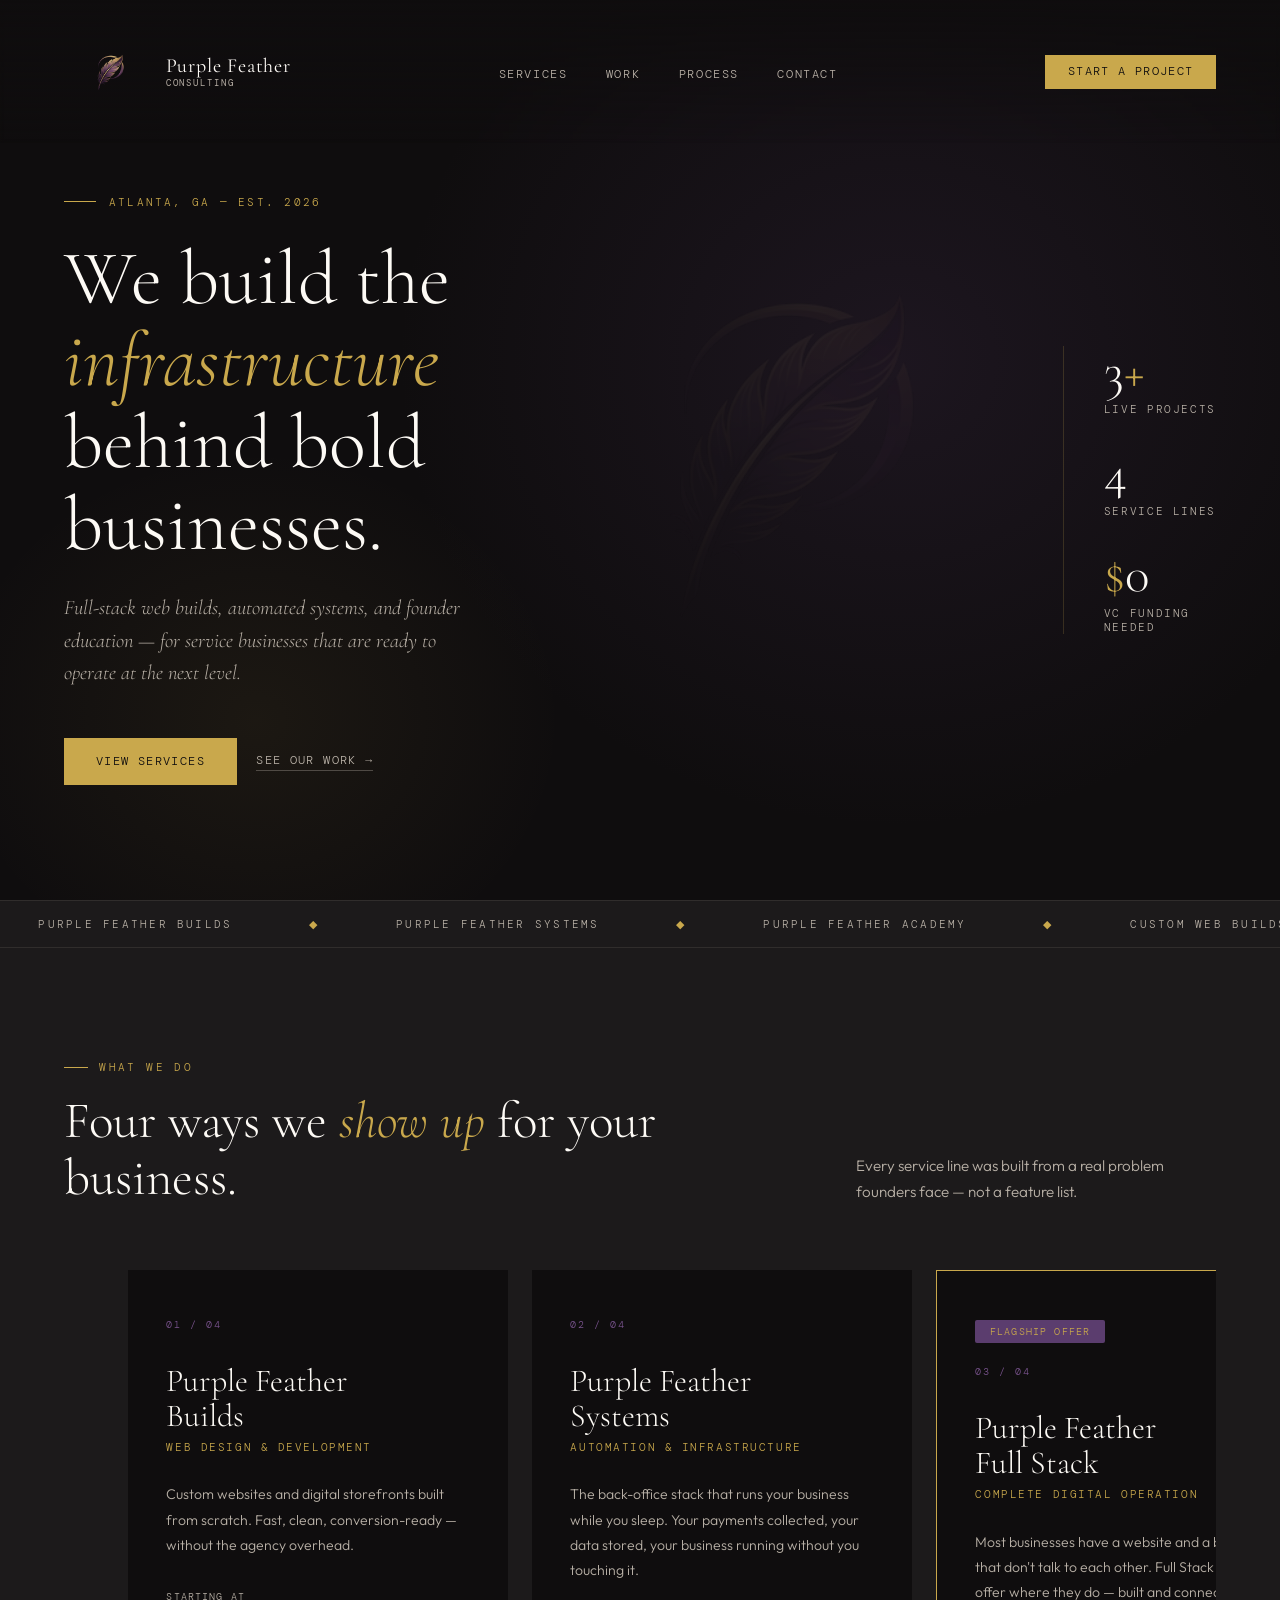
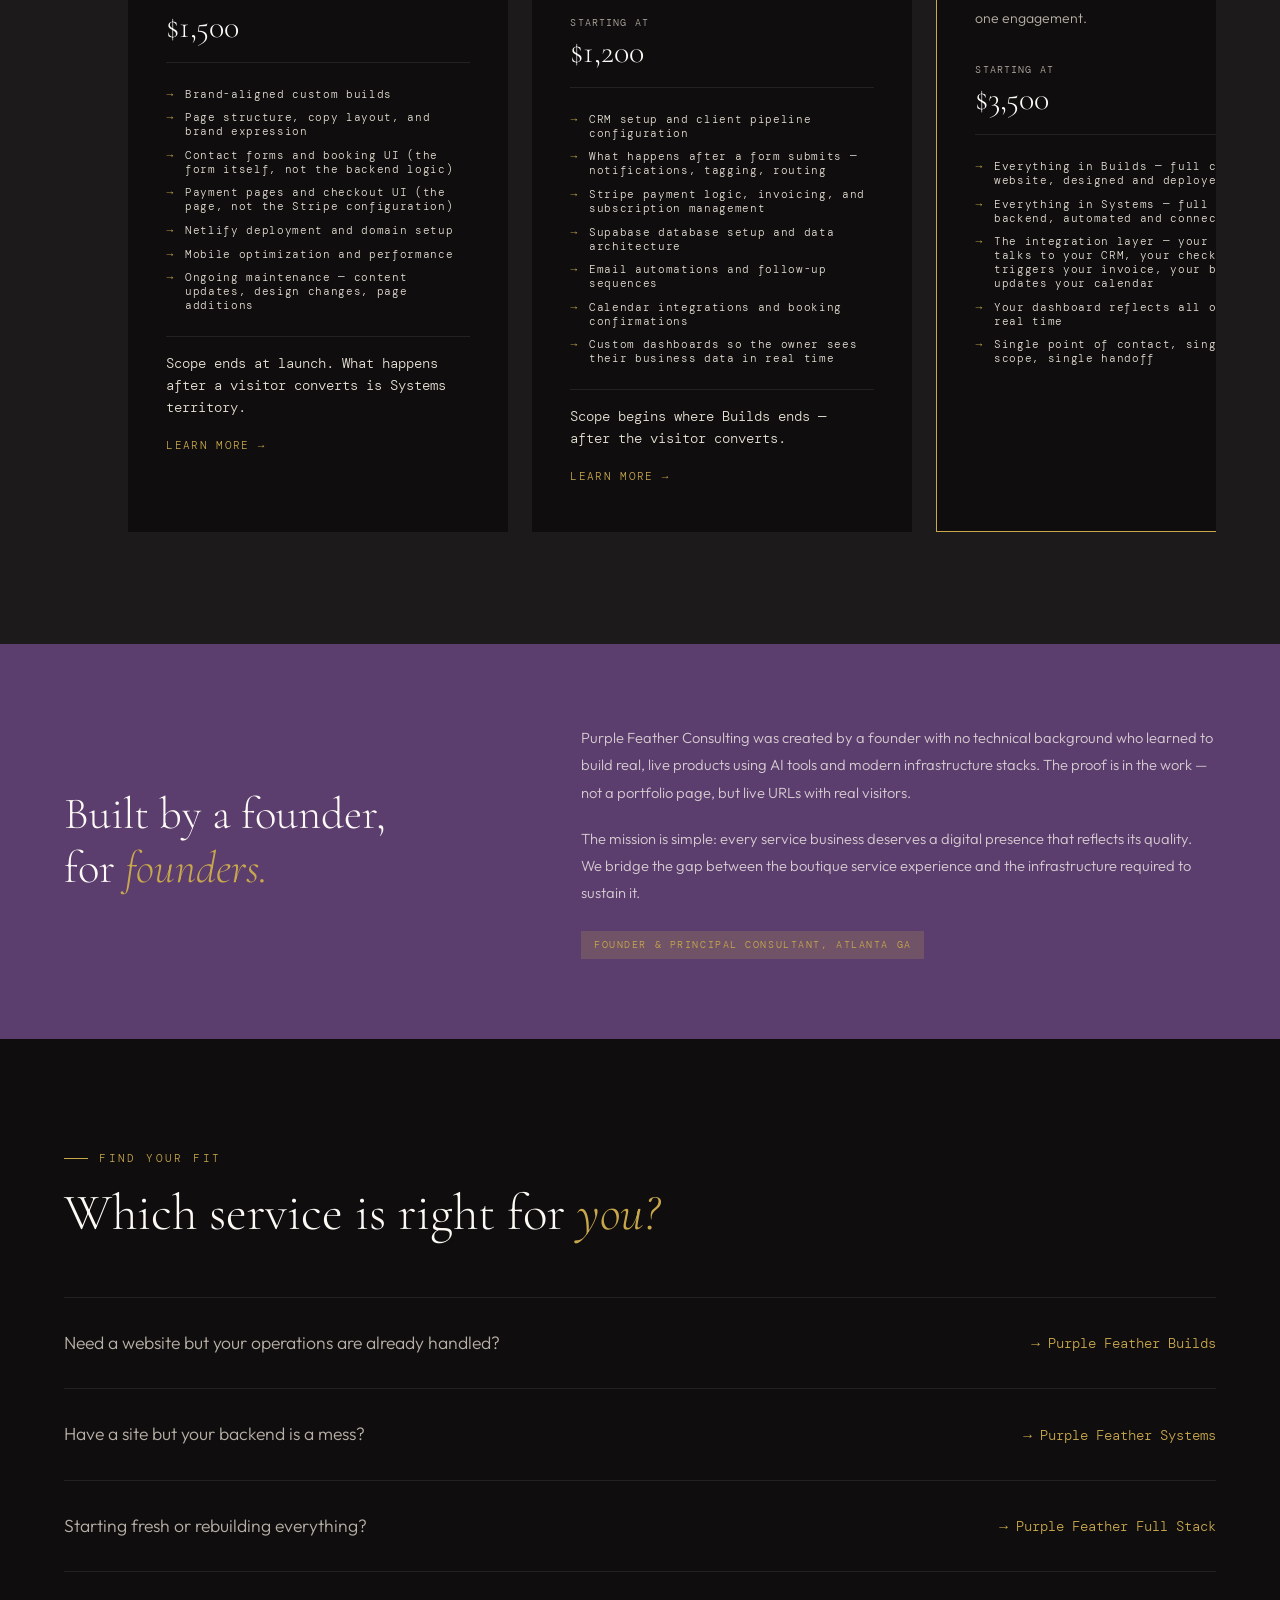
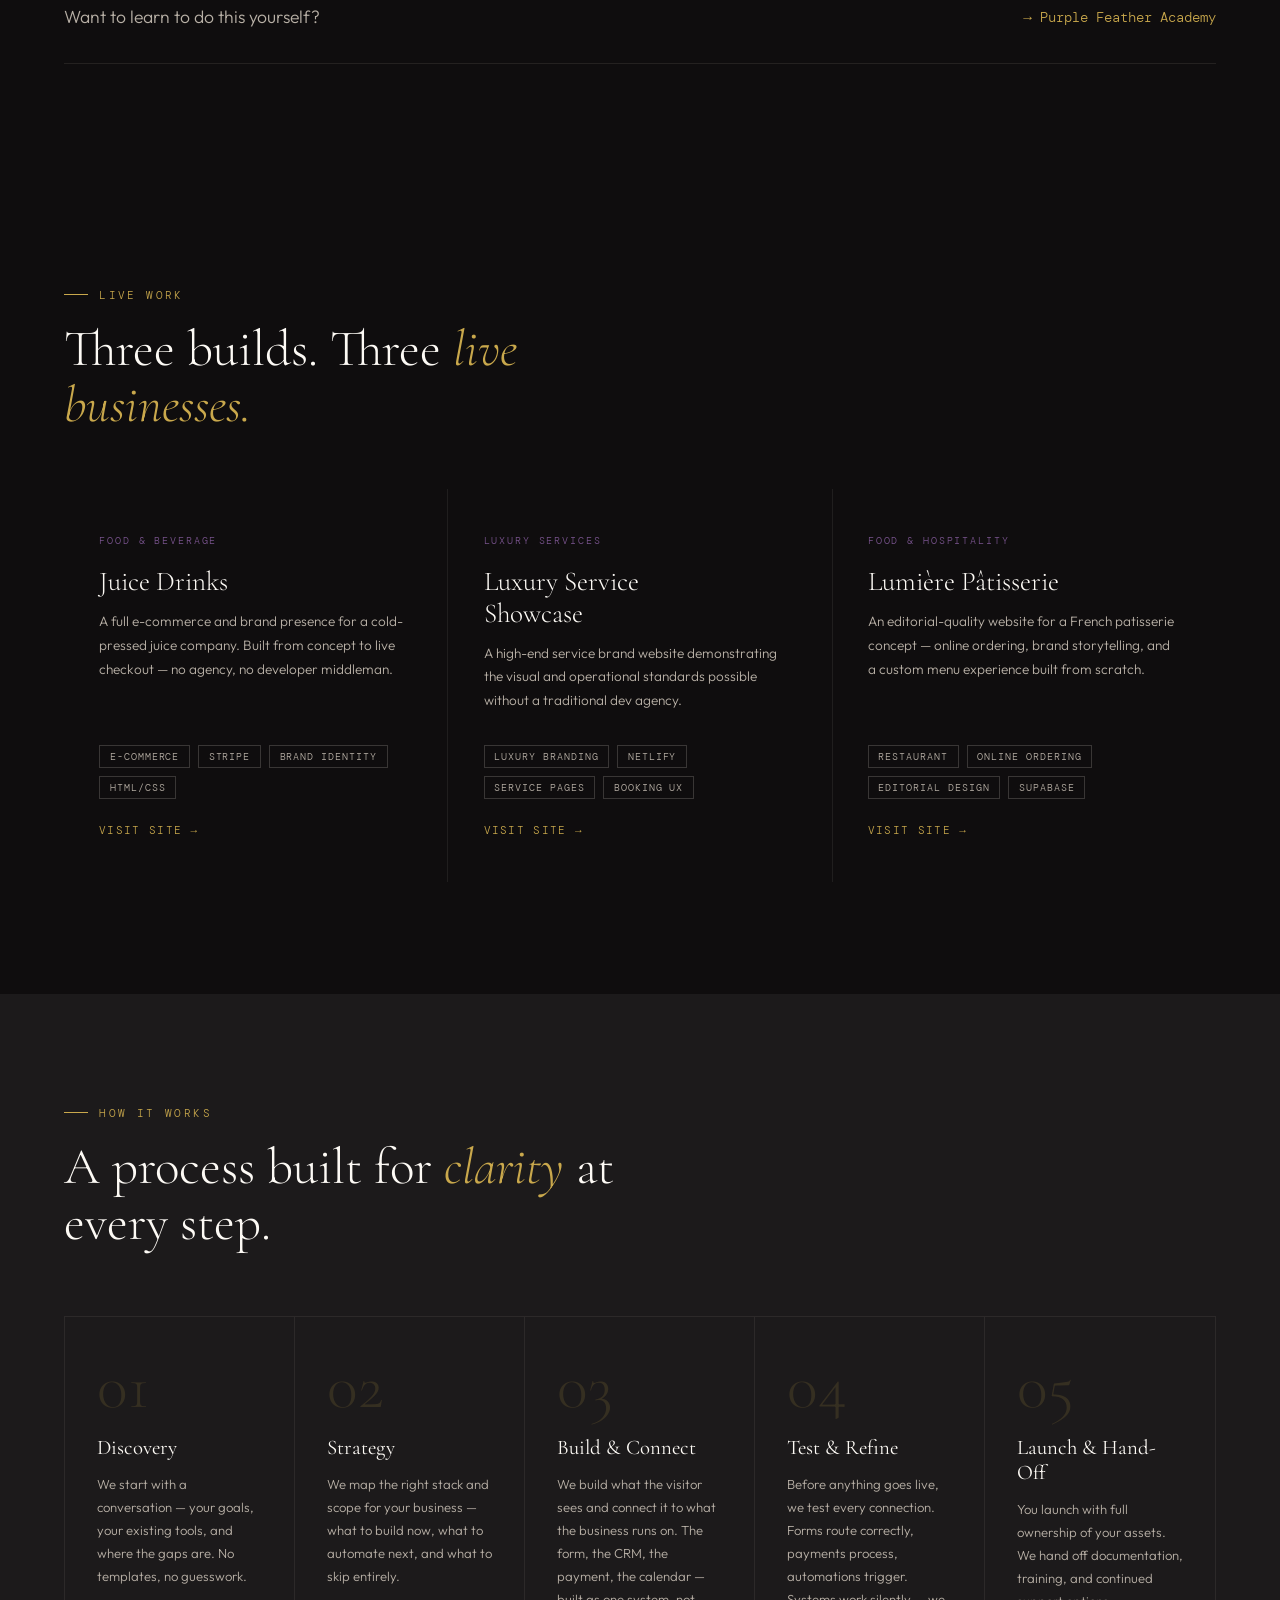
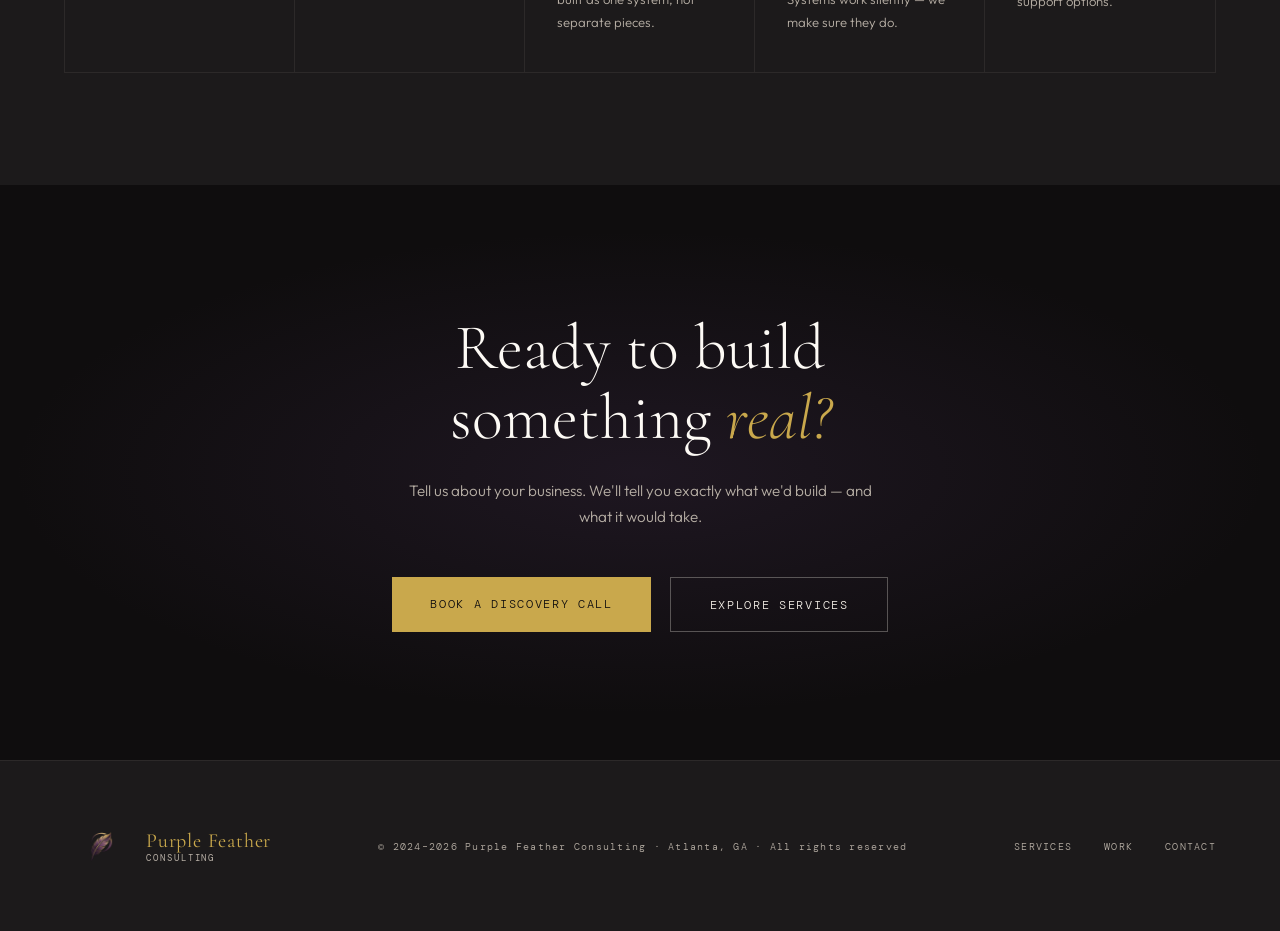
==== commit 836d2d6f: "Deploy systems.html page and index link updates" ====
--- a/index.html
+++ b/index.html
@@ -152,6 +152,7 @@
           <li>Custom dashboards so the owner sees their business data in real time</li>
         </ul>
         <p class="service-footer-note">Scope begins where Builds ends — after the visitor converts.</p>
+        <a href="systems.html" class="service-learn-more">Learn More &rarr;</a>
       </div>
       <div class="service-card flagship-card reveal reveal-delay-3">
         <span class="flagship-badge">Flagship Offer</span>
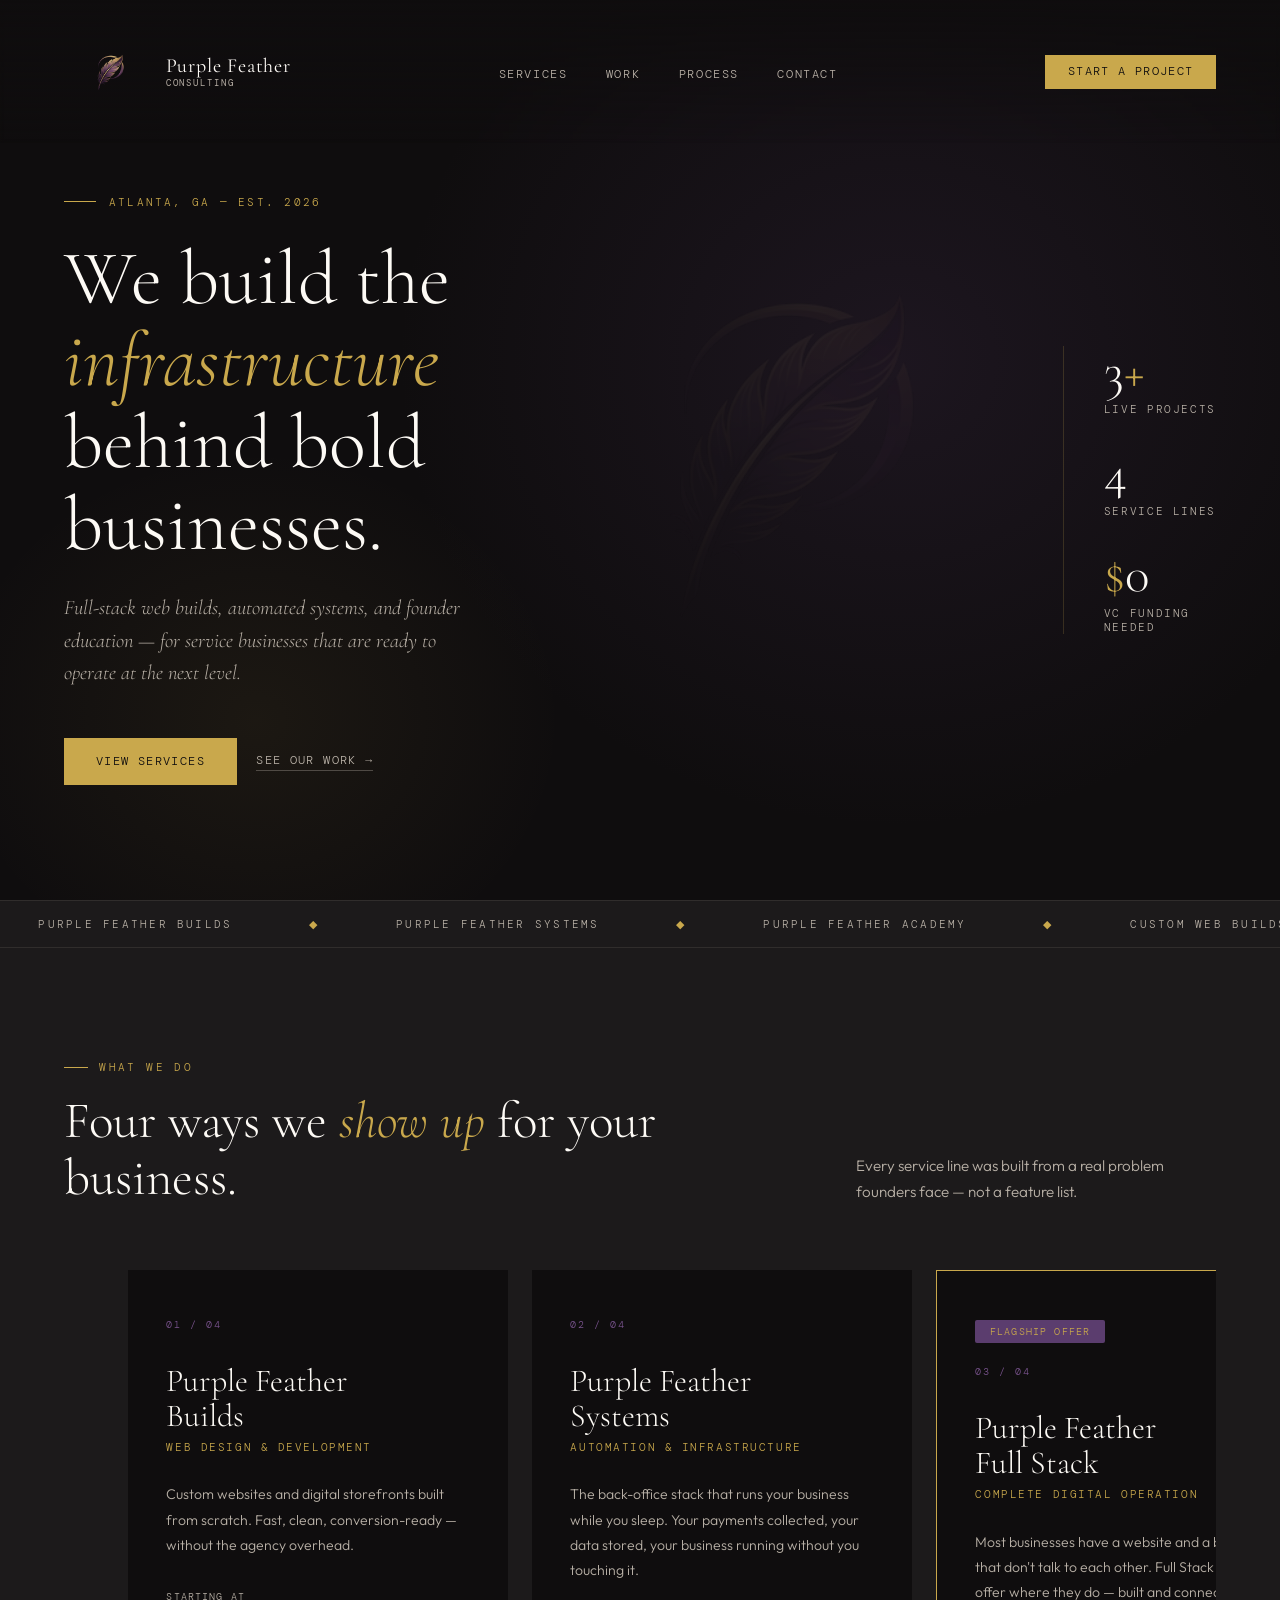
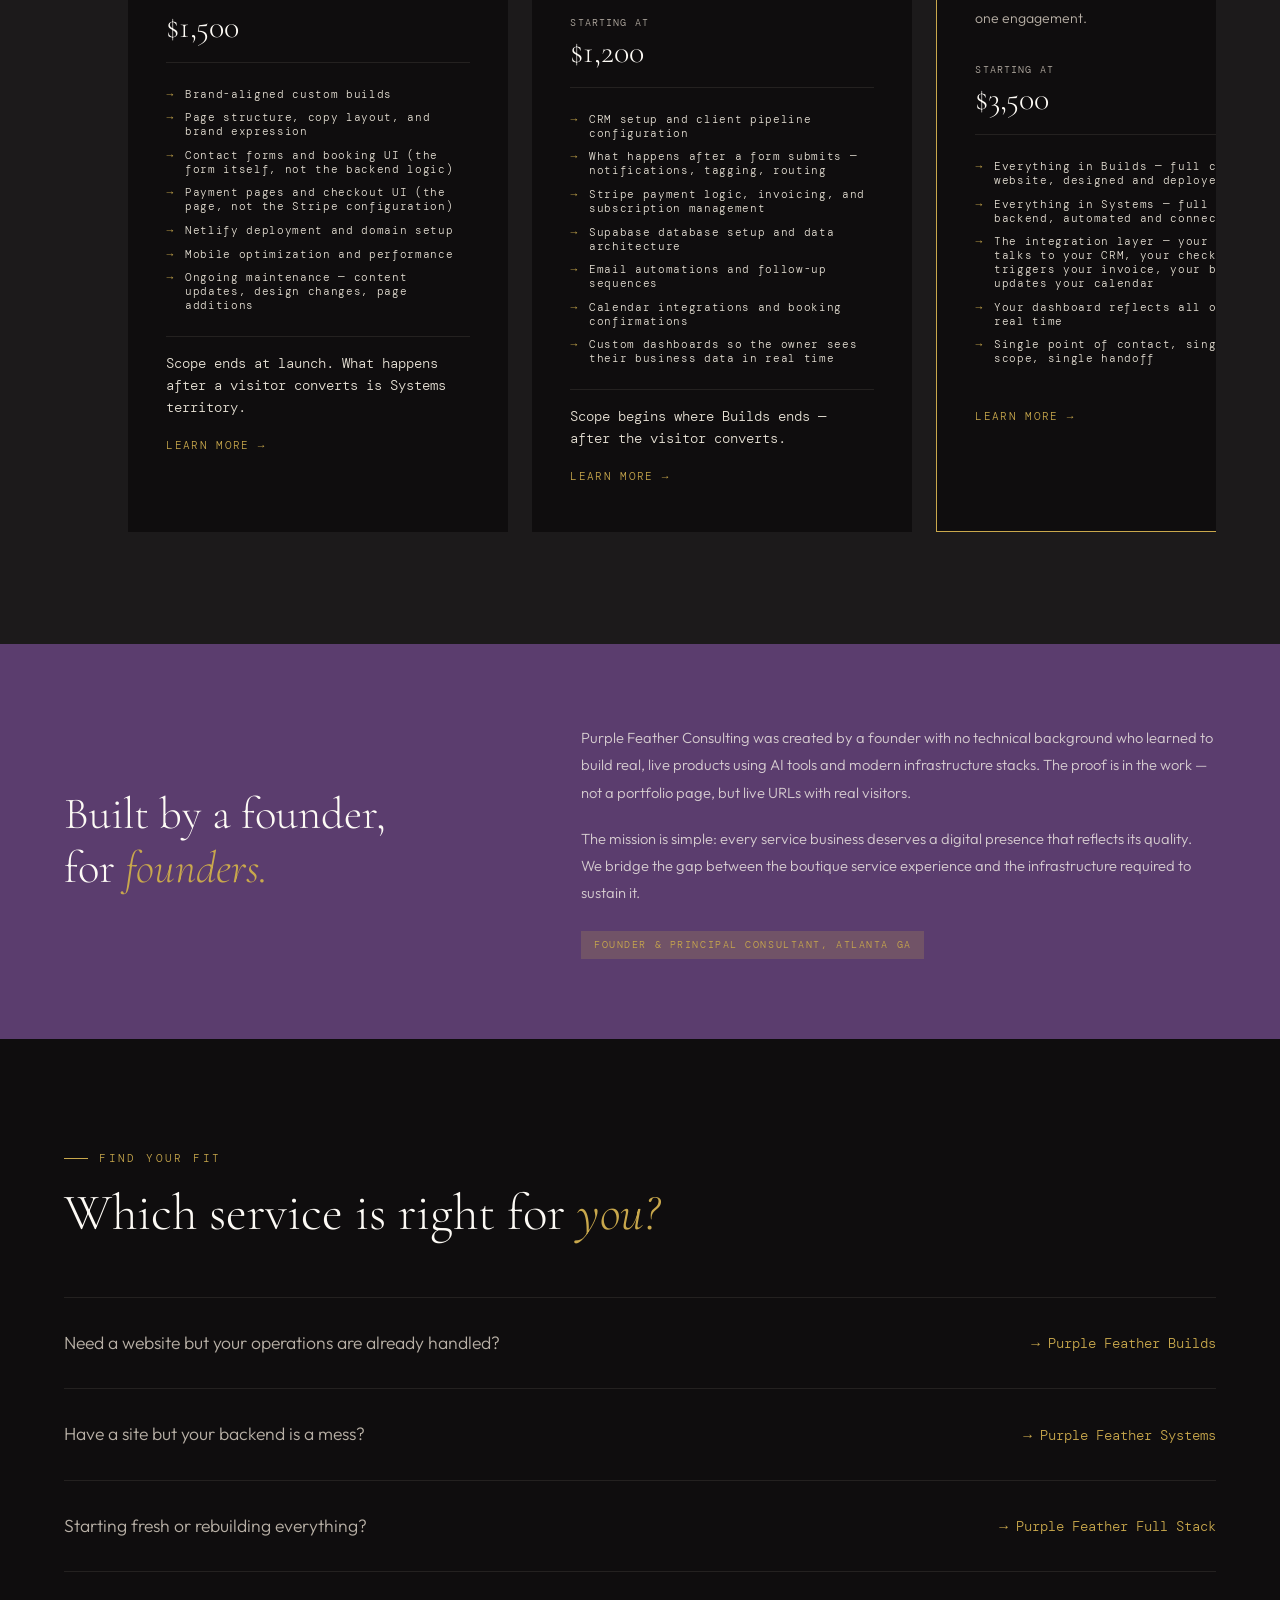
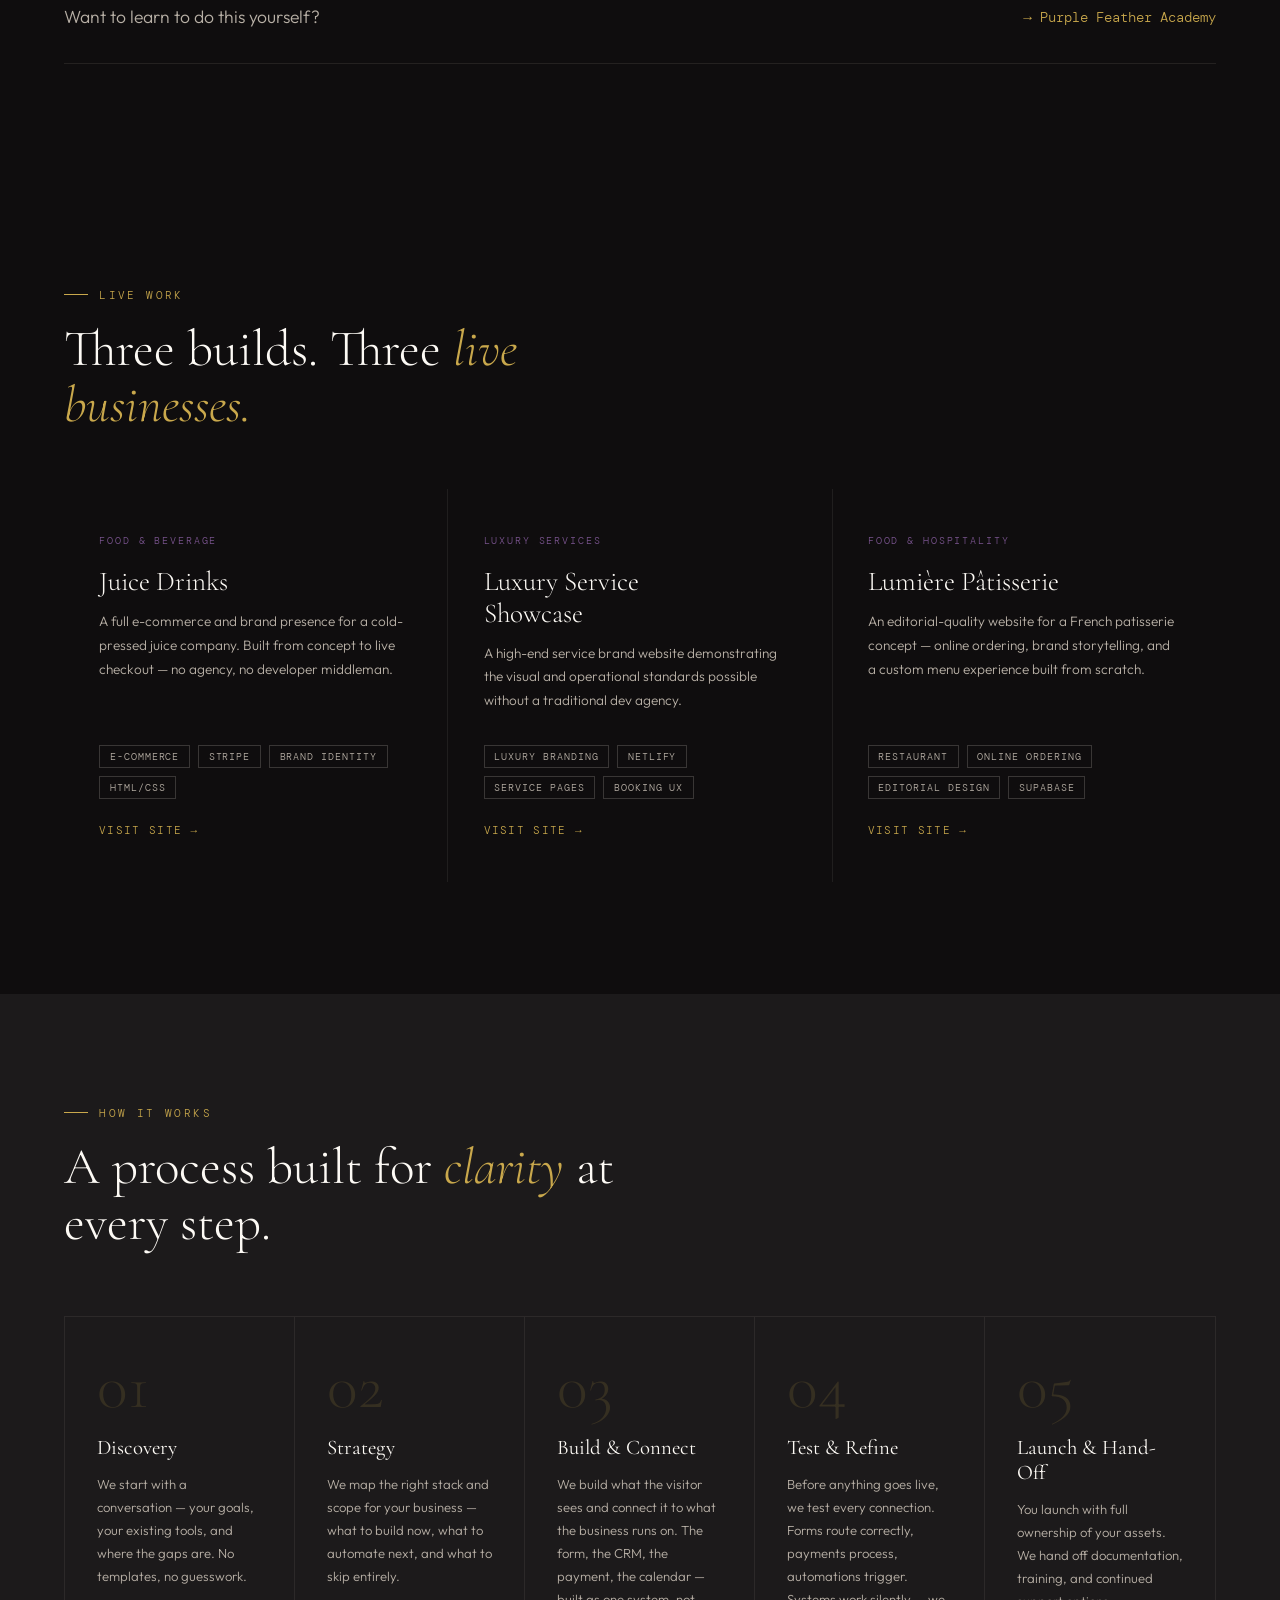
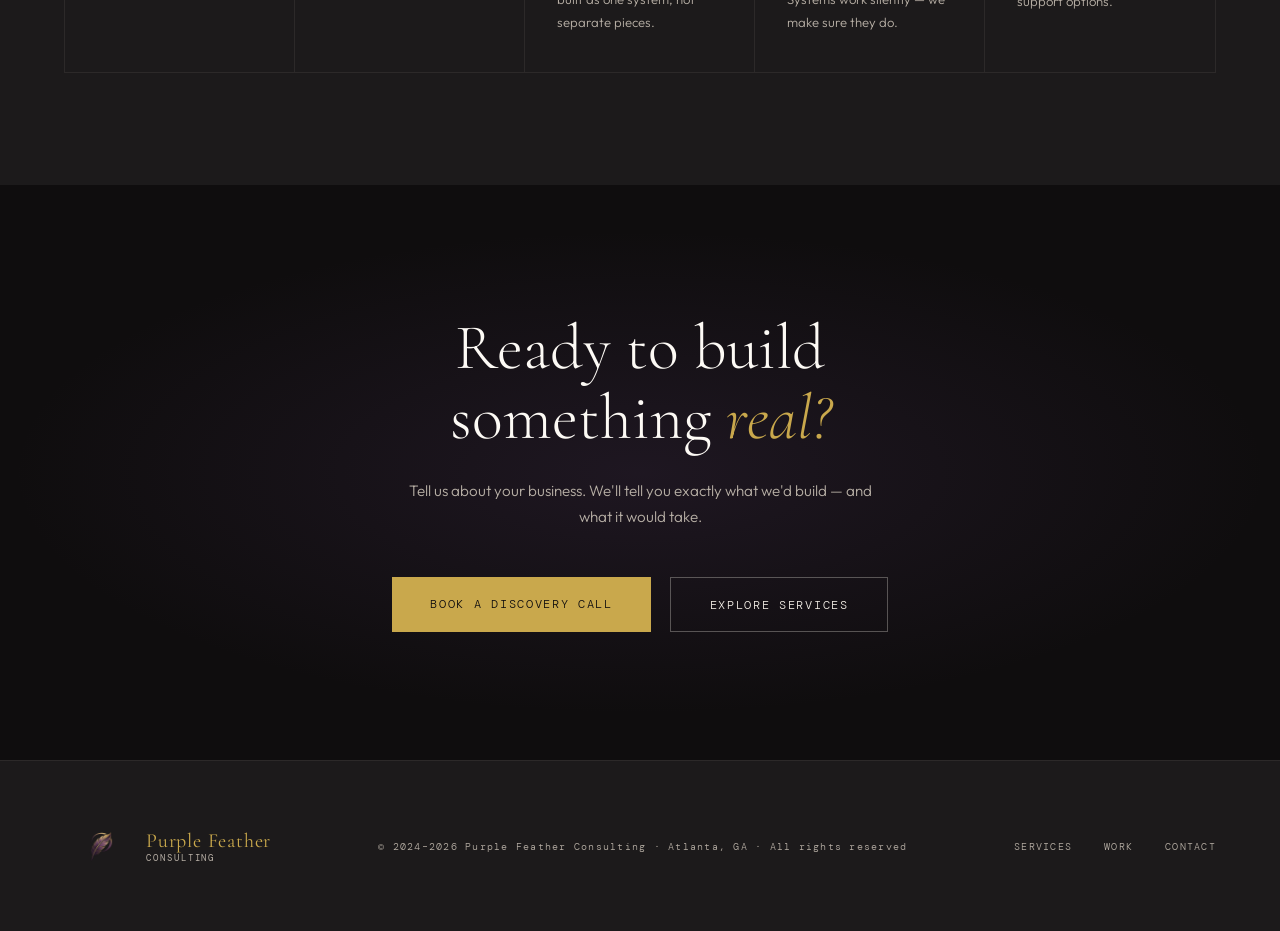
==== commit 51613cb1: "Add Learn More link to Full Stack service card" ====
--- a/index.html
+++ b/index.html
@@ -173,6 +173,7 @@
           <li>Your dashboard reflects all of it in real time</li>
           <li>Single point of contact, single scope, single handoff</li>
         </ul>
+        <a href="fullstack.html" class="service-learn-more" style="margin-top: 2.7rem;">Learn More &rarr;</a>
       </div>
       <div class="service-card reveal reveal-delay-1">
         <p class="service-number">04 / 04</p>
